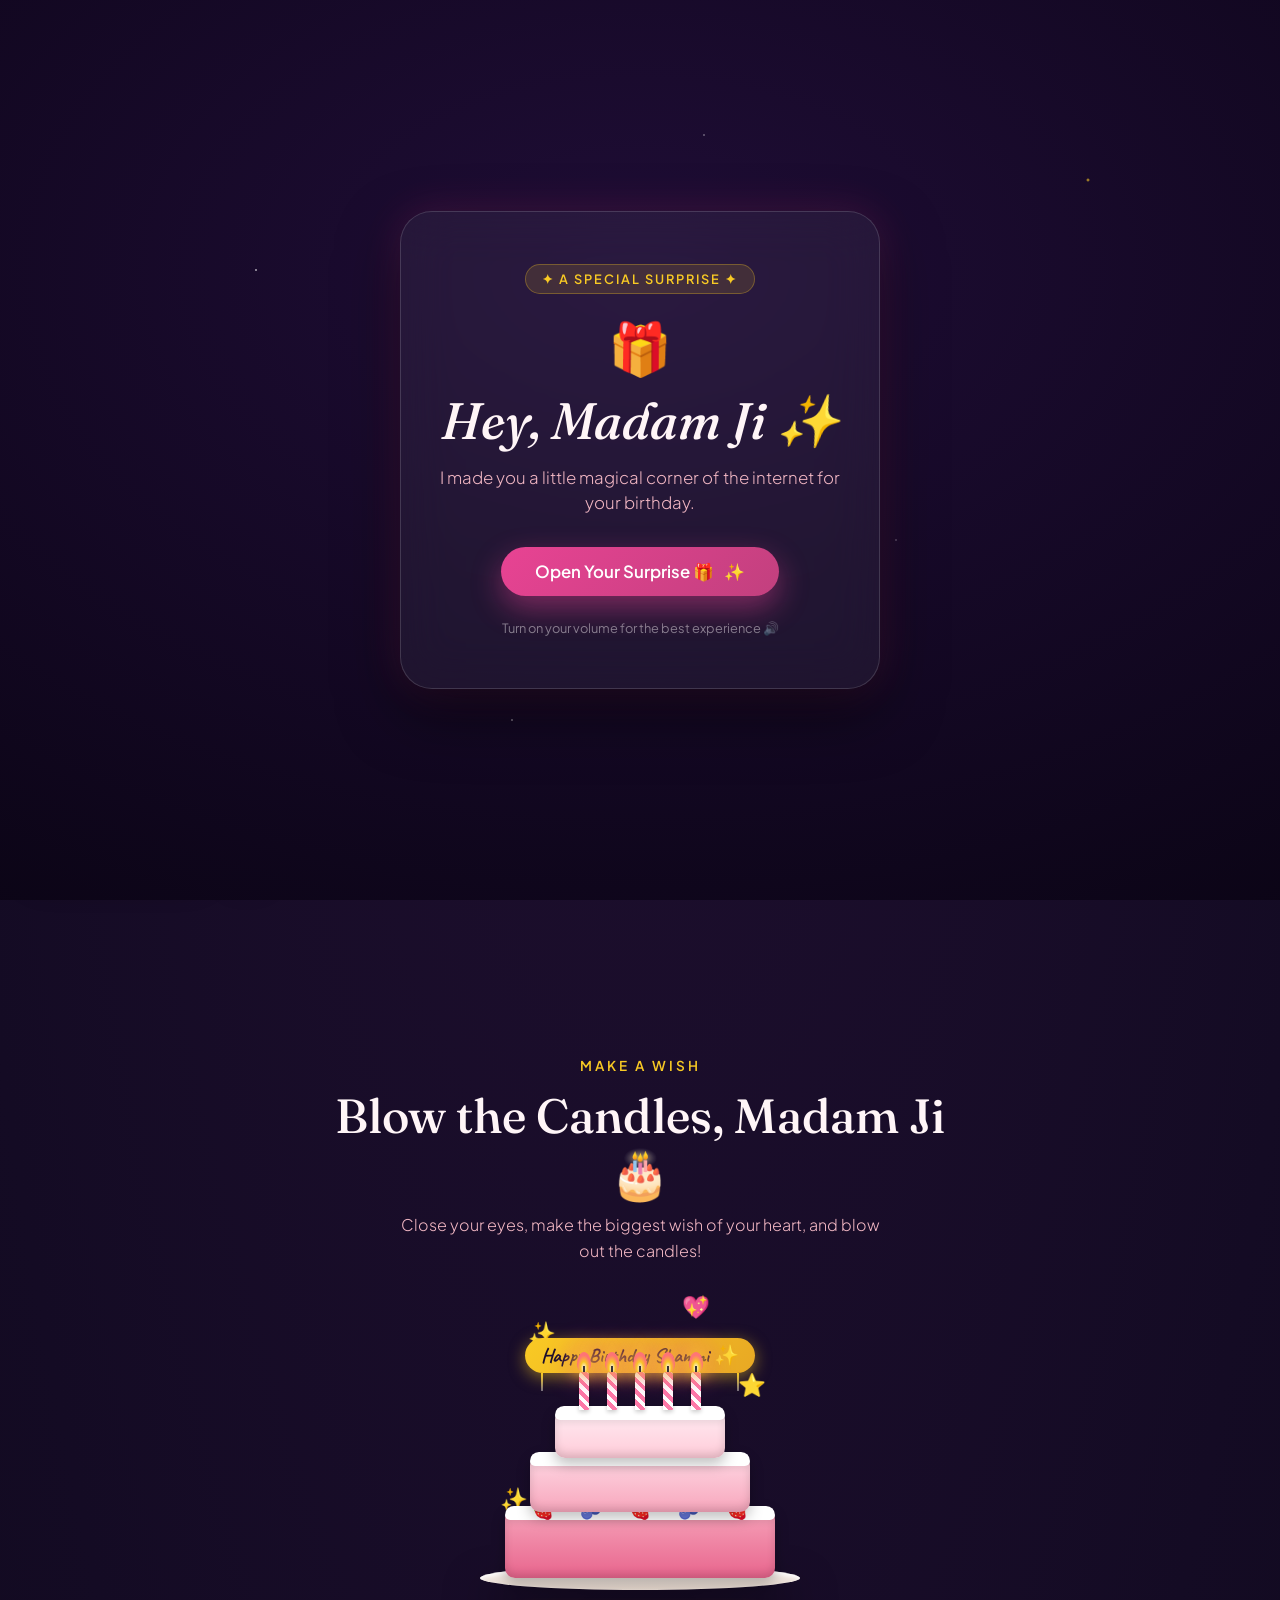
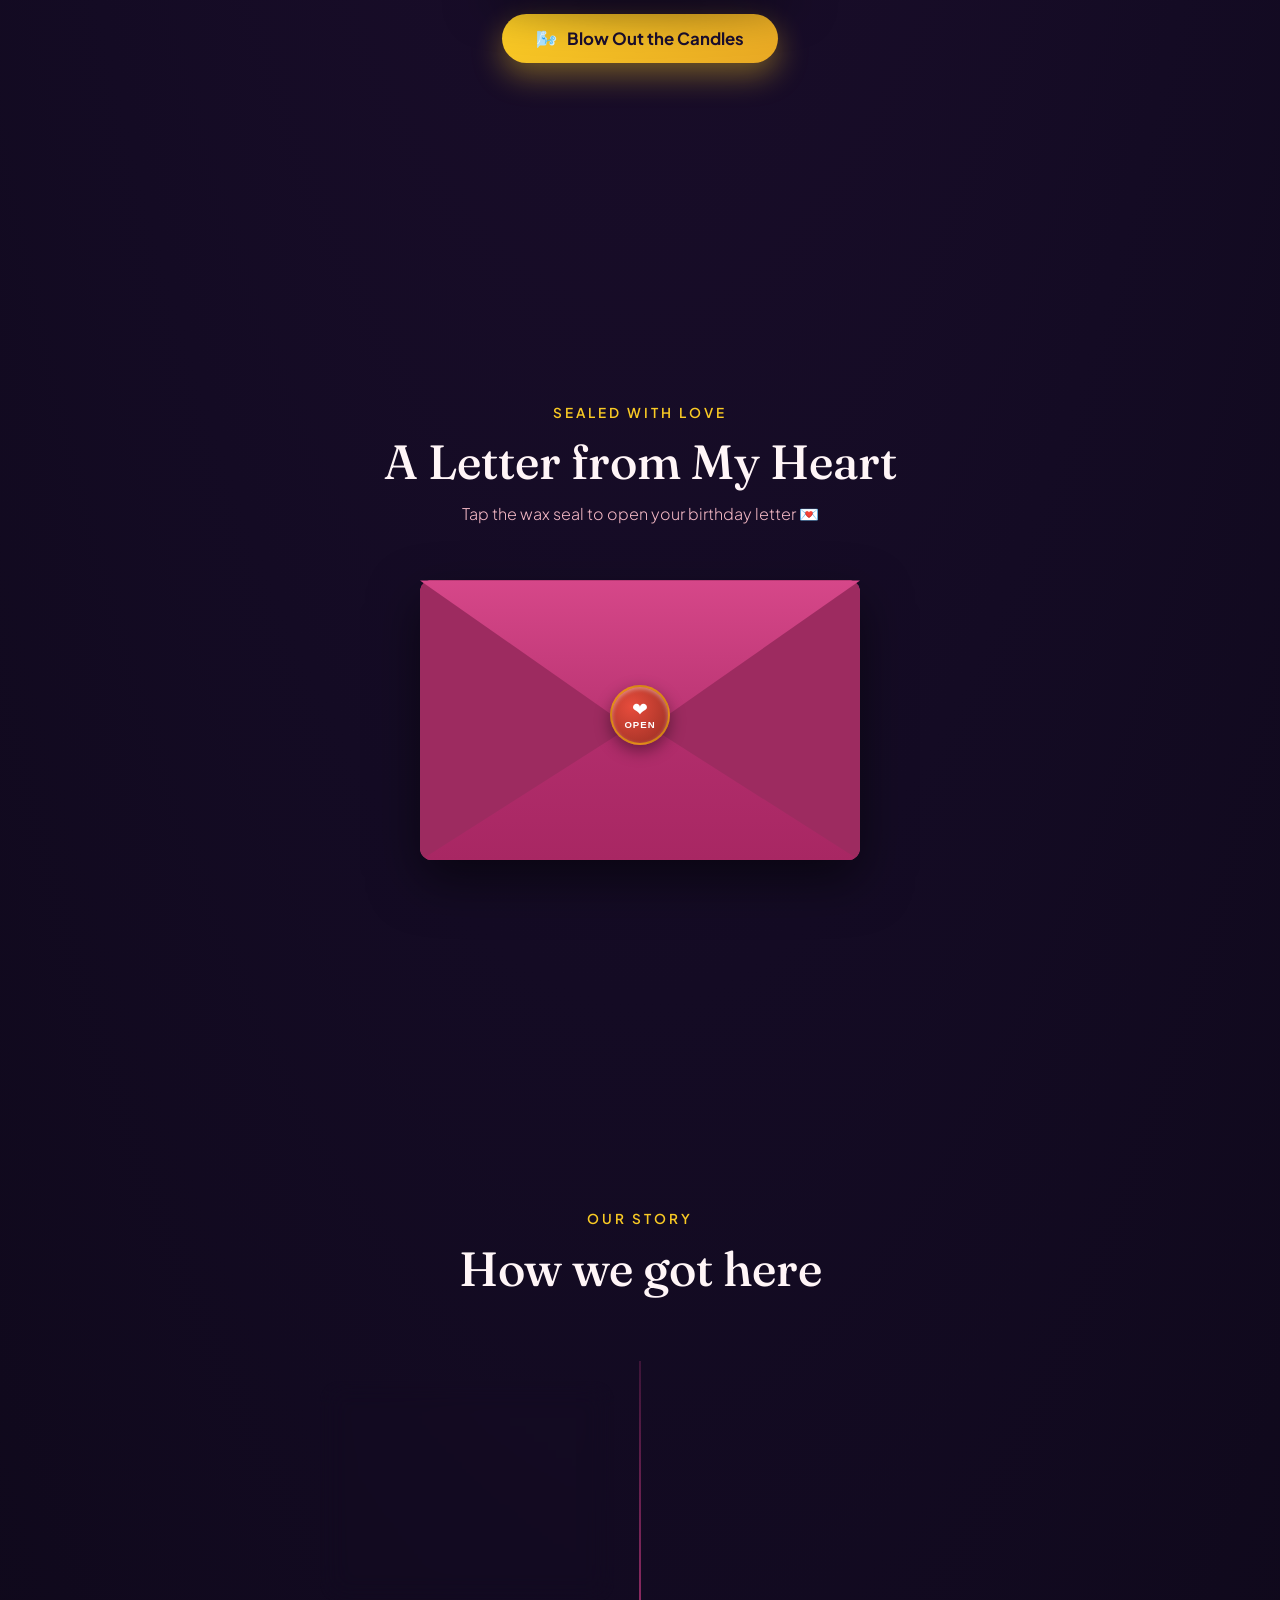
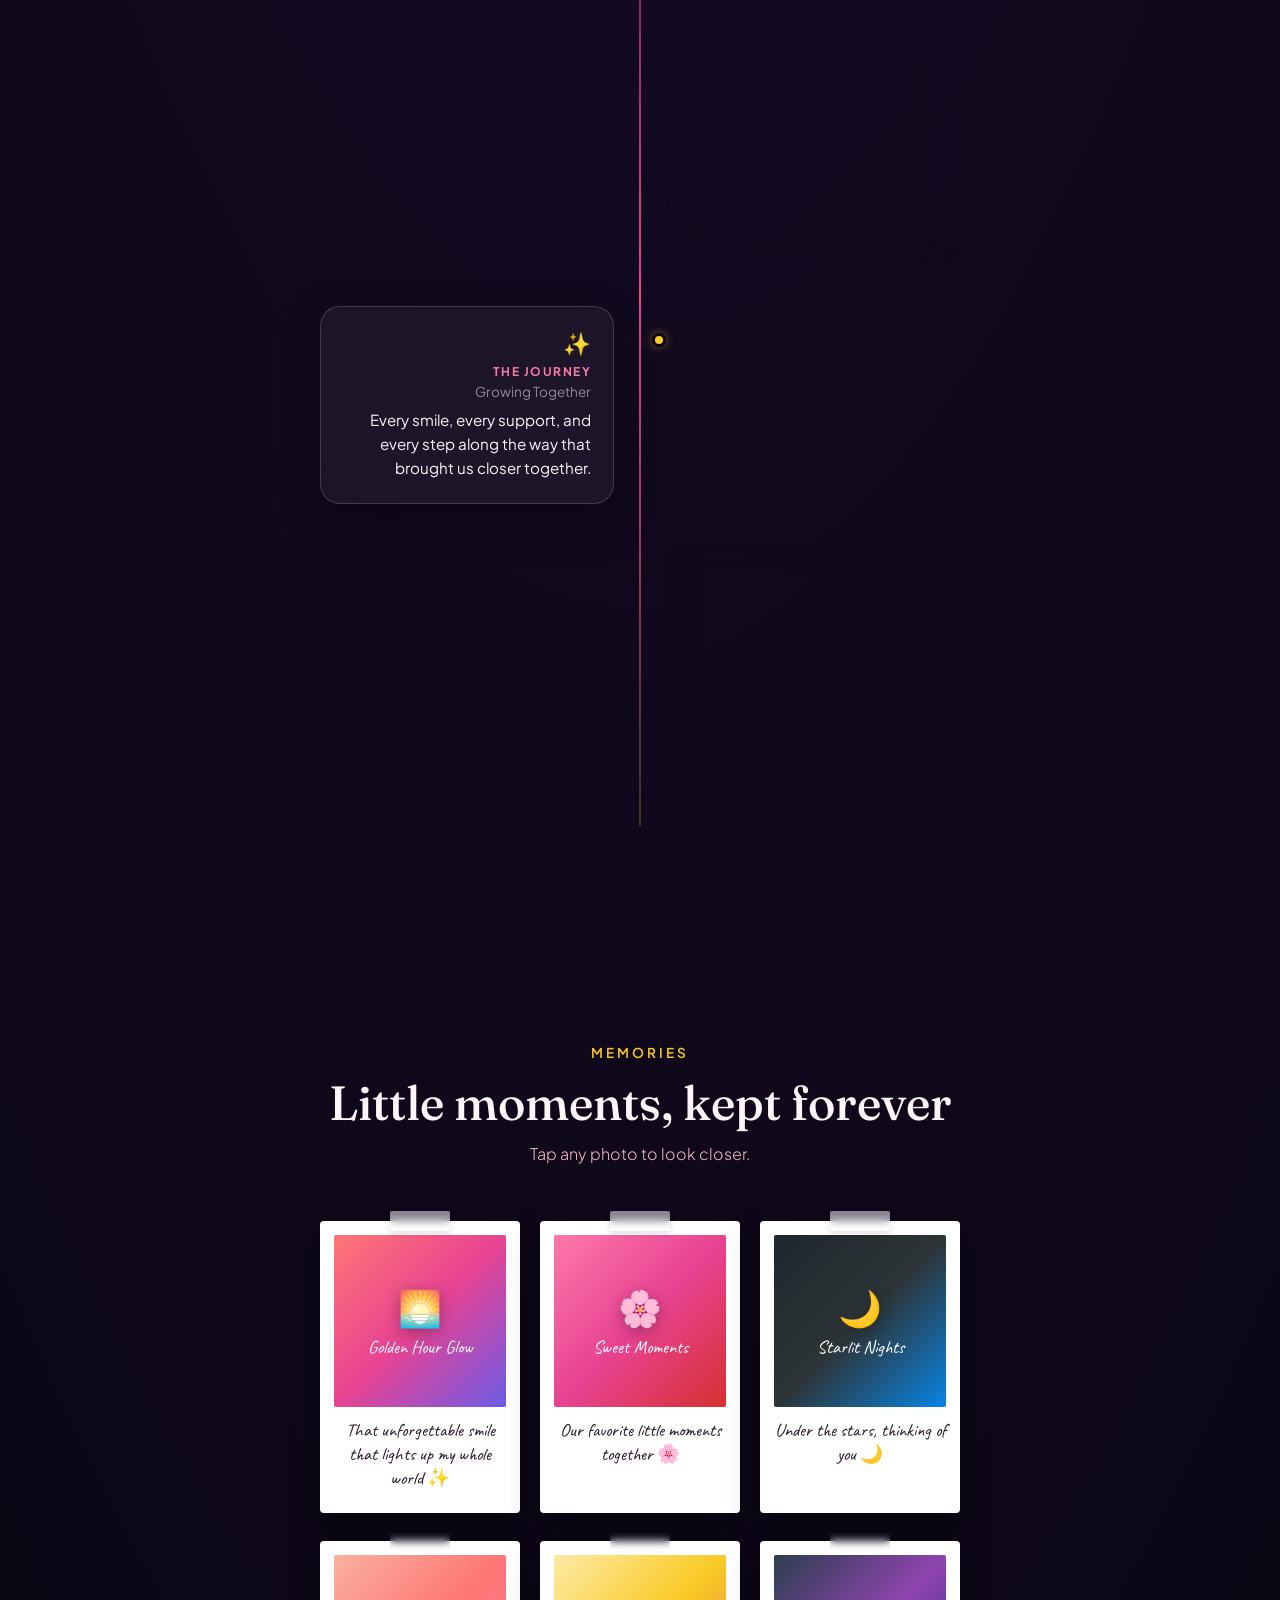
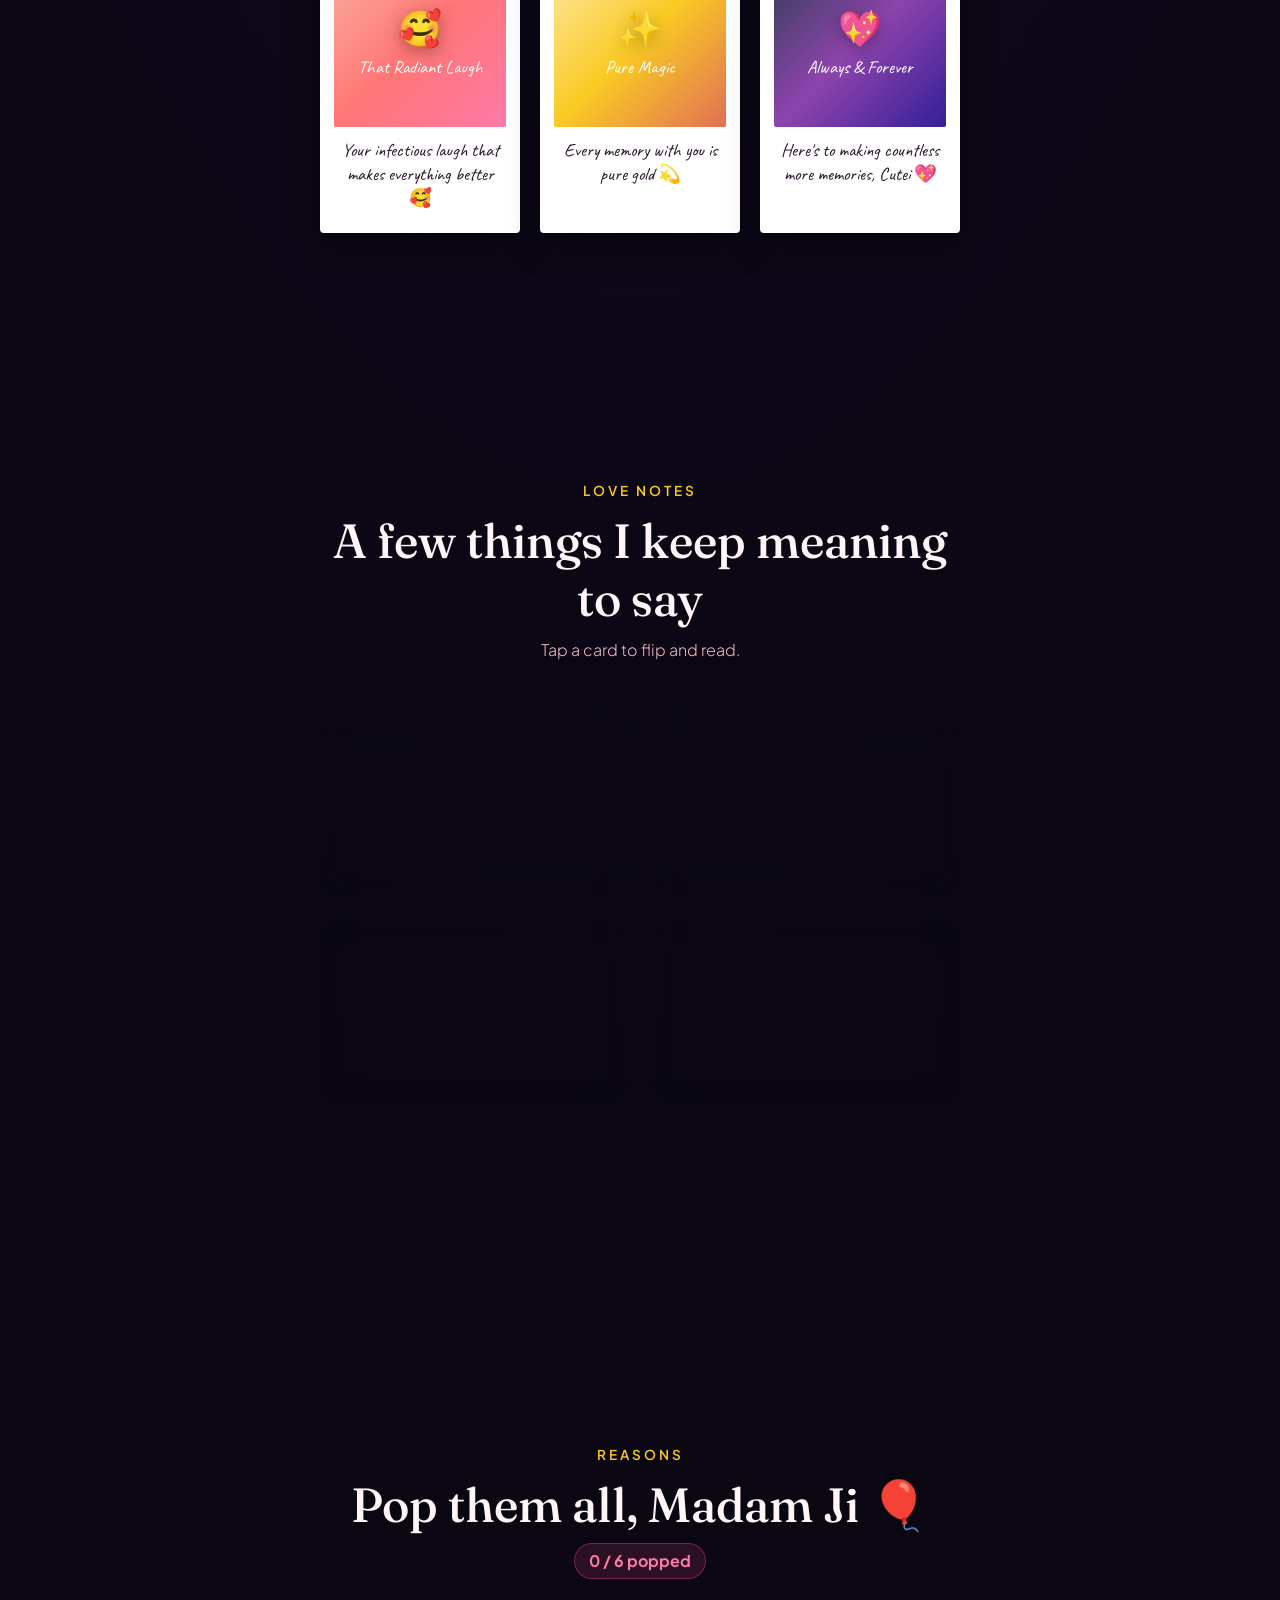
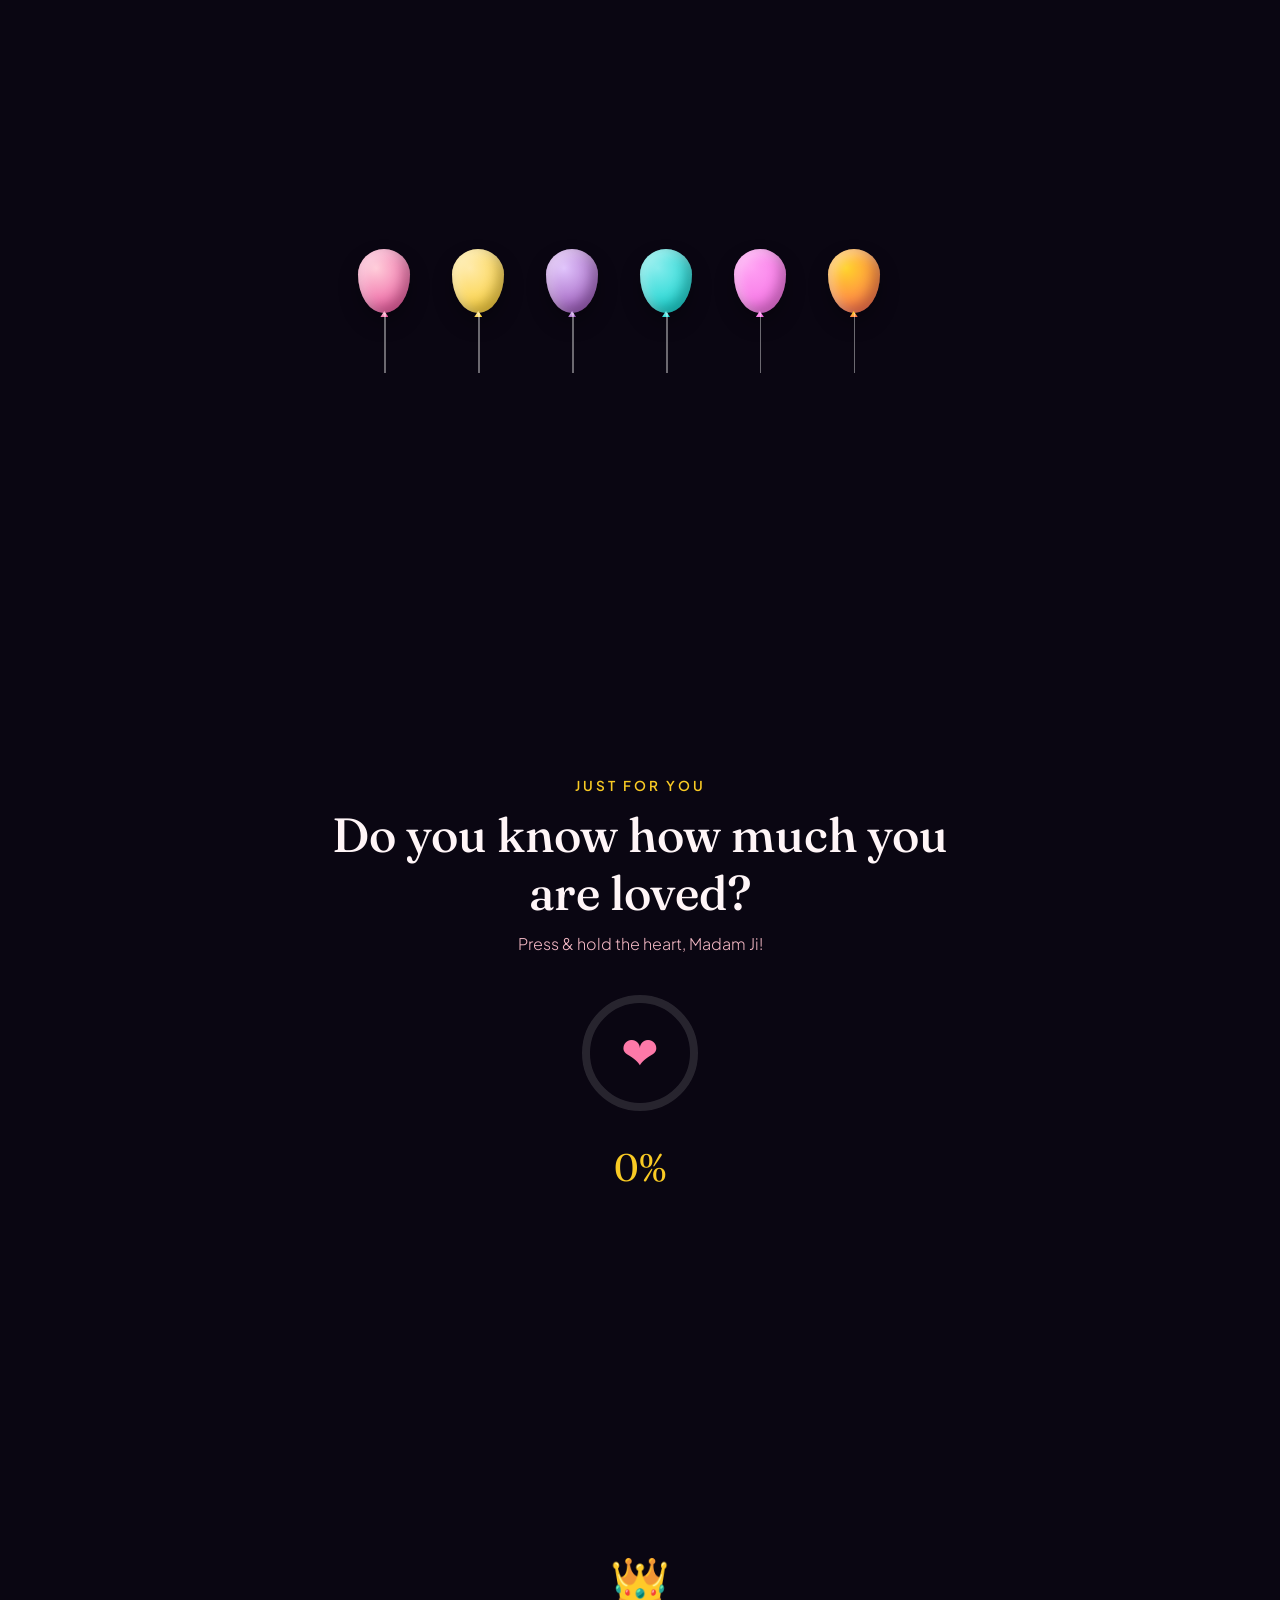
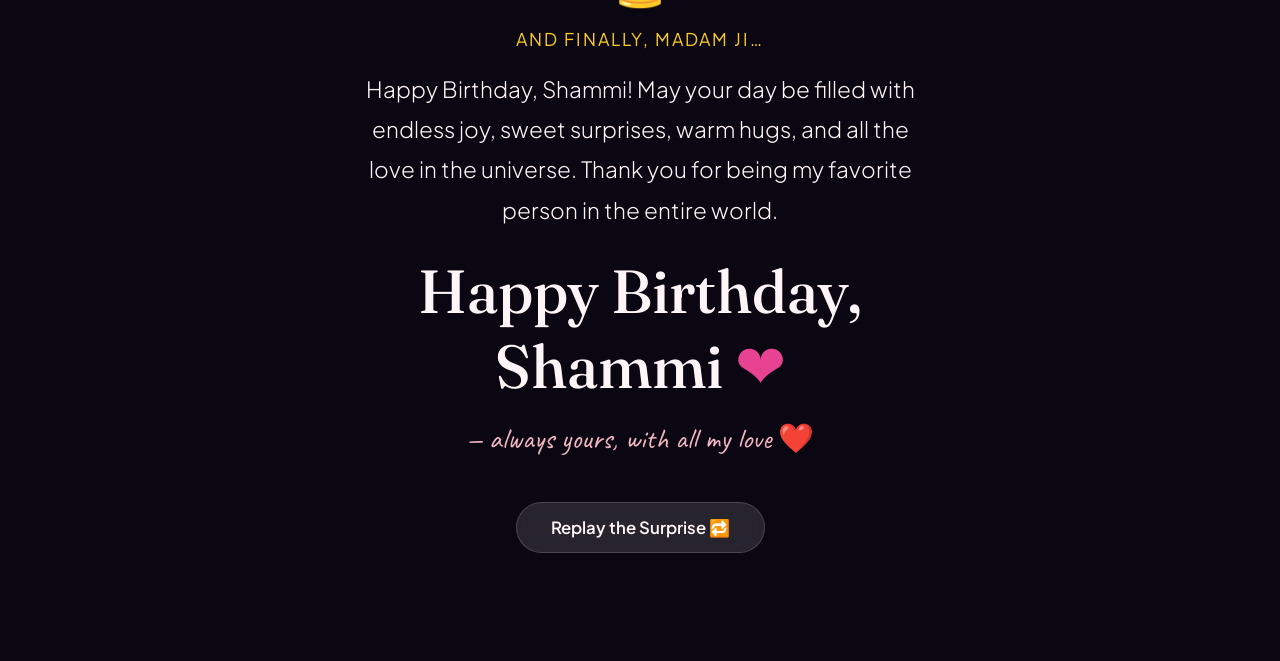
==== shammi/index.html @ a4be9b15 "Initial commit - shammi website" ====
<!DOCTYPE html>
<html lang="en">
<head>
  <meta charset="UTF-8" />
  <meta name="viewport" content="width=device-width, initial-scale=1.0, viewport-fit=cover" />
  <title>Happy Birthday Shammi ✨ | A Special Surprise</title>
  <meta name="description" content="A magical interactive birthday celebration made with love for Shammi (Madam Ji)." />

  <link rel="preconnect" href="https://fonts.googleapis.com">
  <link rel="preconnect" href="https://fonts.gstatic.com" crossorigin>
  <link href="https://fonts.googleapis.com/css2?family=Fraunces:ital,opsz,wght@0,9..144,400;0,9..144,500;0,9..144,600;1,9..144,400;1,9..144,600&family=Caveat:wght@500;600;700&family=Plus+Jakarta+Sans:wght@300;400;500;600;700&display=swap" rel="stylesheet">

  <link rel="stylesheet" href="css/style.css" />
</head>
<body>

  <!-- Background Canvas for Dreamy Stars & Ambient Sparkles -->
  <canvas id="sky" aria-hidden="true"></canvas>

  <!-- Celebration Confetti & Fireworks Canvas -->
  <canvas id="confettiCanvas" aria-hidden="true"></canvas>

  <!-- ===================== FLOATING AUDIO CONTROLS ===================== -->
  <div class="audio-controls" id="audioControls">
    <!-- Music Player -->
    <div class="musicplayer" id="musicPlayer">
      <button id="musicToggle" class="musicplayer__disc" aria-label="Play birthday music">
        <span class="musicplayer__icon">♪</span>
      </button>
      <div class="musicplayer__info">
        <span class="musicplayer__label" id="musicLabel">birthday melody</span>
        <div class="musicplayer__waves">
          <span></span><span></span><span></span><span></span>
        </div>
      </div>
      <audio id="audioEl" preload="none" loop></audio>
    </div>

    <!-- Sound Effects Toggle Button -->
    <button id="sfxToggle" class="sfx-btn" aria-label="Toggle sound effects" title="Sound Effects On">
      <span class="sfx-icon">🔔</span>
    </button>
  </div>

  <!-- ===================== SIDE NAVIGATION DOTS ===================== -->
  <nav class="dotnav" id="dotnav" aria-label="Section navigation">
    <button class="dotnav__dot" data-target="hero" aria-label="Hero section"></button>
    <button class="dotnav__dot" data-target="cakeSection" aria-label="Birthday cake"></button>
    <button class="dotnav__dot" data-target="letterSection" aria-label="Birthday letter"></button>
    <button class="dotnav__dot" data-target="story" aria-label="Our story"></button>
    <button class="dotnav__dot" data-target="gallery" aria-label="Memory gallery"></button>
    <button class="dotnav__dot" data-target="notes" aria-label="Love notes"></button>
    <button class="dotnav__dot" data-target="reasons" aria-label="Pop the reasons"></button>
    <button class="dotnav__dot" data-target="lovemeter" aria-label="Love meter"></button>
    <button class="dotnav__dot" data-target="finale" aria-label="Finale"></button>
  </nav>

  <!-- ===================== LANDING SCREEN (MODAL SURPRISE) ===================== -->
  <section id="landing" class="landing">
    <div class="landing__backdrop"></div>
    <div class="landing__stars" aria-hidden="true"></div>
    <div class="landing__card">
      <div class="landing__badge" data-landing-badge>✦ A Special Surprise ✦</div>
      <div class="landing__gift-icon">🎁</div>
      <h1 class="landing__title" data-landing-title>Hey, Madam Ji ✨</h1>
      <p class="landing__subtitle" data-landing-subtitle>I made you a little magical corner of the internet for your birthday.</p>
      
      <button id="openSurprise" class="btn btn--primary landing__btn">
        <span data-landing-btn>Open Your Surprise 🎁</span>
        <span class="btn__sparkle">✨</span>
      </button>

      <div class="landing__audio-hint">Turn on your volume for the best experience 🔊</div>
    </div>
  </section>

  <!-- ===================== MAIN EXPERIENCE ===================== -->
  <main id="main">

    <!-- HERO SECTION -->
    <section id="hero" class="hero section">
      <div class="hero__inner" data-reveal>
        <p class="eyebrow" data-hero-eyebrow>for my Cutei 💖</p>
        <h2 class="hero__title">
          <span data-hero-line1 class="hero__line1">Happy Birthday, Shammi!</span>
          <span class="hero__title-script" data-hero-line2>This celebration is all for you.</span>
        </h2>
        <p class="hero__subtitle" data-hero-subtitle>
          Every section holds a little piece of love and magic I wanted you to see. Take your time, Madam Ji — walk through your special day.
        </p>
        <div class="hero__scrollhint" aria-hidden="true">
          <div class="mouse-icon"><div class="mouse-wheel"></div></div>
          <span>scroll to explore</span>
        </div>
      </div>
    </section>

    <!-- ===================== INTERACTIVE BIRTHDAY CAKE ===================== -->
    <section id="cakeSection" class="cake-section section">
      <header class="section__head" data-reveal>
        <p class="eyebrow" data-cake-badge>make a wish</p>
        <h2 class="section__title" data-cake-title>Blow the Candles, Madam Ji 🎂</h2>
        <p class="section__desc" data-cake-subtitle>Close your eyes, make the biggest wish of your heart, and blow out the candles!</p>
      </header>

      <div class="cake-stage" data-reveal>
        <!-- The 3D Cake Artwork -->
        <div class="cake-container" id="cakeContainer">
          <!-- Sparkles around cake -->
          <div class="cake-sparkles" aria-hidden="true">
            <span class="sparkle s1">✨</span>
            <span class="sparkle s2">⭐</span>
            <span class="sparkle s3">✨</span>
            <span class="sparkle s4">💖</span>
          </div>

          <!-- Cake Plate -->
          <div class="cake-plate"></div>

          <!-- Cake Structure -->
          <div class="cake-body" id="cakeBody">
            <!-- Candles Row -->
            <div class="candles-rack" id="candlesRack">
              <!-- Candles injected dynamically by JS -->
            </div>

            <!-- Top Layer -->
            <div class="cake-layer cake-layer--top">
              <div class="cake-layer__frosting"></div>
              <div class="cake-topper">
                <span class="topper-text" id="cakeTopperText">Happy Birthday Shammi ✨</span>
              </div>
            </div>

            <!-- Middle Layer -->
            <div class="cake-layer cake-layer--mid">
              <div class="cake-layer__frosting"></div>
              <div class="cake-sprinkles"></div>
            </div>

            <!-- Bottom Layer -->
            <div class="cake-layer cake-layer--bottom">
              <div class="cake-layer__frosting"></div>
              <div class="cake-berries">
                <span>🍓</span><span>🫐</span><span>🍓</span><span>🫐</span><span>🍓</span>
              </div>
            </div>

            <!-- Cake Slice Cut Effect (hidden until cut) -->
            <div class="cake-slice-cut" id="cakeSliceCut">
              <span class="slice-emoji">🍰</span>
              <span class="slice-tag">Yum! Made with love ❤️</span>
            </div>
          </div>
        </div>

        <!-- Cake Controls -->
        <div class="cake-actions" id="cakeActions">
          <button id="blowCandlesBtn" class="btn btn--cake">
            <span class="btn__icon">🌬️</span>
            <span class="btn__text" id="blowBtnText">Blow Out the Candles</span>
          </button>
          <button id="cutCakeBtn" class="btn btn--cake btn--secondary" style="display: none;">
            <span class="btn__icon">🍰</span>
            <span class="btn__text" id="cutBtnText">Cut the Cake</span>
          </button>
        </div>

        <!-- Wish Granted Card -->
        <div class="wish-card" id="wishCard" style="display: none;">
          <div class="wish-card__glow"></div>
          <h3 class="wish-card__title" id="wishCardTitle">✨ Wish Granted! ✨</h3>
          <p class="wish-card__text" id="wishCardText">May all your days be as bright, beautiful, and sweet as you make mine.</p>
        </div>
      </div>
    </section>

    <!-- ===================== WAX-SEALED BIRTHDAY LETTER ===================== -->
    <section id="letterSection" class="letter-section section">
      <header class="section__head" data-reveal>
        <p class="eyebrow" data-letter-badge>sealed with love</p>
        <h2 class="section__title" data-letter-title>A Letter from My Heart</h2>
        <p class="section__desc" data-letter-subtitle>Tap the wax seal to open your birthday letter 💌</p>
      </header>

      <div class="envelope-stage" data-reveal>
        <div class="envelope-wrapper" id="envelopeWrapper">
          <!-- Envelope Back -->
          <div class="envelope">
            <div class="envelope__back"></div>
            
            <!-- The Letter Sheet (Slides Up) -->
            <div class="letter-sheet" id="letterSheet">
              <div class="letter-sheet__inner">
                <div class="letter-stamp">✦ Shammi ✦</div>
                <h3 class="letter-salutation" id="letterSalutation">My Dearest Madam Ji,</h3>
                <div class="letter-body" id="letterBody">
                  <!-- Injected from data.js -->
                </div>
                <div class="letter-signature">
                  <p class="letter-closing" id="letterClosing">Forever yours,</p>
                  <p class="letter-author" id="letterAuthor">With all my heart ❤️</p>
                </div>
              </div>
            </div>

            <!-- Envelope Front Flaps -->
            <div class="envelope__pocket"></div>
            <div class="envelope__flap" id="envelopeFlap"></div>

            <!-- Wax Seal Button -->
            <button class="wax-seal" id="waxSealBtn" aria-label="Open envelope">
              <span class="wax-seal__heart">❤</span>
              <span class="wax-seal__text">OPEN</span>
            </button>
          </div>
        </div>
      </div>
    </section>

    <!-- ===================== OUR STORY ===================== -->
    <section id="story" class="story section">
      <header class="section__head" data-reveal>
        <p class="eyebrow">our story</p>
        <h2 class="section__title">How we got here</h2>
      </header>
      <div class="timeline" id="timeline"><!-- injected --></div>
    </section>

    <!-- ===================== MEMORY GALLERY ===================== -->
    <section id="gallery" class="gallery section">
      <header class="section__head" data-reveal>
        <p class="eyebrow">memories</p>
        <h2 class="section__title">Little moments, kept forever</h2>
        <p class="section__desc">Tap any photo to look closer.</p>
      </header>
      <div class="gallery__grid" id="galleryGrid"><!-- injected --></div>
    </section>

    <!-- ===================== LOVE NOTES ===================== -->
    <section id="notes" class="notes section">
      <header class="section__head" data-reveal>
        <p class="eyebrow">love notes</p>
        <h2 class="section__title">A few things I keep meaning to say</h2>
        <p class="section__desc">Tap a card to flip and read.</p>
      </header>
      <div class="notes__grid" id="notesGrid"><!-- injected --></div>
    </section>

    <!-- ===================== REASONS (BALLOONS) ===================== -->
    <section id="reasons" class="reasons section">
      <header class="section__head" data-reveal>
        <p class="eyebrow">reasons</p>
        <h2 class="section__title">Pop them all, Madam Ji 🎈</h2>
        <p class="section__desc">
          <span class="counter-badge"><span id="reasonsCount">0</span> / <span id="reasonsTotal">0</span> popped</span>
        </p>
      </header>
      <div class="reasons__stage" id="reasonsStage">
        <div class="reasons__balloons" id="balloons"><!-- injected --></div>
      </div>
      <ul class="reasons__list" id="reasonsList" aria-live="polite"><!-- injected --></ul>
    </section>

    <!-- ===================== LOVE METER ===================== -->
    <section id="lovemeter" class="lovemeter section">
      <div data-reveal class="lovemeter__inner">
        <p class="eyebrow">just for you</p>
        <h2 class="section__title" id="loveMeterPrompt">Do you know how much you are loved?</h2>
        <p class="section__desc" id="loveMeterInstruction">Press & hold the heart, Madam Ji!</p>

        <button id="loveBtn" class="lovemeter__btn" aria-label="Press and hold heart">
          <svg class="lovemeter__ring" viewBox="0 0 120 120">
            <circle class="lovemeter__ring-bg" cx="60" cy="60" r="54" />
            <circle class="lovemeter__ring-fg" id="ringFg" cx="60" cy="60" r="54" />
          </svg>
          <span class="lovemeter__heart">❤</span>
        </button>

        <div class="lovemeter__result" id="loveMeterResult">
          <p class="lovemeter__count" id="loveMeterCount">0%</p>
          <p class="lovemeter__line" id="loveMeterLine1"></p>
          <p class="lovemeter__line lovemeter__line--script" id="loveMeterLine2"></p>
        </div>
      </div>
    </section>

    <!-- ===================== FINALE ===================== -->
    <section id="finale" class="finale section">
      <div class="finale__inner" data-reveal>
        <div class="finale__crown">👑</div>
        <p class="finale__lead" id="finaleLead">And finally, Madam Ji…</p>
        <p class="finale__message" id="finaleMessage"></p>
        <h2 class="finale__title" id="finaleTitle">Happy Birthday, Shammi <span class="finale__heart">❤</span></h2>
        <p class="finale__signature" id="finaleSignature">— always yours</p>

        <button id="replayBtn" class="btn btn--secondary finale__replay-btn">
          <span>Replay the Surprise 🔁</span>
        </button>
      </div>
    </section>

  </main>

  <!-- ===================== LIGHTBOX MODAL ===================== -->
  <div class="lightbox" id="lightbox" role="dialog" aria-modal="true" aria-hidden="true">
    <button class="lightbox__close" id="lightboxClose" aria-label="Close">×</button>
    <button class="lightbox__nav lightbox__nav--prev" id="lightboxPrev" aria-label="Previous photo">‹</button>
    <div class="lightbox__frame">
      <div class="lightbox__img" id="lightboxImg"></div>
      <p class="lightbox__caption" id="lightboxCaption"></p>
    </div>
    <button class="lightbox__nav lightbox__nav--next" id="lightboxNext" aria-label="Next photo">›</button>
  </div>

  <script src="js/data.js"></script>
  <script src="js/main.js"></script>
</body>
</html>
---- shammi/css/style.css ----
/* =========================================================================
   FOR SHAMMI - MYHEARTCRAFT EDITION
   Luxurious, Romantic, Modern Birthday Experience
   ========================================================================= */

:root {
  /* Core Colors */
  --night-deep: #0a0612;
  --night-mid: #140b24;
  --night-plum: #221033;
  --night-surface: rgba(255, 255, 255, 0.06);

  --primary: #e84393;
  --primary-light: #fd79a8;
  --primary-dark: #c2407e;
  --accent-gold: #f9ca24;
  --accent-gold-light: #ffeaa7;
  --accent-teal: #00cec9;
  
  --rose: #e6879f;
  --rose-soft: #f3b8c4;
  --blush: #fbe9ec;
  --cream: #fff5f7;
  --gold: #e8c07d;
  --ink: #1a0e2e;
  --ink-soft: #5a4d6e;

  /* Glows */
  --glow-primary: rgba(232, 67, 147, 0.45);
  --glow-gold: rgba(249, 202, 36, 0.4);
  --glow-purple: rgba(108, 92, 231, 0.35);

  /* Glassmorphism */
  --glass-bg: rgba(255, 255, 255, 0.08);
  --glass-border: rgba(255, 255, 255, 0.16);
  --glass-shadow: 0 16px 40px rgba(0, 0, 0, 0.35);

  /* Typography */
  --font-display: "Fraunces", Georgia, serif;
  --font-script: "Caveat", cursive;
  --font-body: "Plus Jakarta Sans", -apple-system, BlinkMacSystemFont, sans-serif;

  /* Layout */
  --content-w: 680px;
  --section-pad: clamp(70px, 12vh, 140px);
  --ease: cubic-bezier(0.22, 1, 0.36, 1);
  --ease-bounce: cubic-bezier(0.34, 1.56, 0.64, 1);
}

* {
  box-sizing: border-box;
  -webkit-tap-highlight-color: transparent;
}

html {
  scroll-behavior: smooth;
  font-size: 16px;
}

body {
  margin: 0;
  font-family: var(--font-body);
  background: radial-gradient(ellipse 120% 80% at 50% -10%, var(--night-plum) 0%, var(--night-mid) 50%, var(--night-deep) 100%);
  color: var(--cream);
  overflow-x: hidden;
  min-height: 100vh;
  -webkit-font-smoothing: antialiased;
}

h1, h2, h3, h4 {
  margin: 0;
  font-family: var(--font-display);
  font-weight: 500;
  color: var(--cream);
}

p {
  margin: 0;
  line-height: 1.6;
}

::selection {
  background: var(--primary);
  color: #fff;
}

/* =========================================================================
   CANVASES (SKY & CONFETTI)
   ========================================================================= */
#sky {
  position: fixed;
  inset: 0;
  width: 100vw;
  height: 100vh;
  z-index: 0;
  pointer-events: none;
}

#confettiCanvas {
  position: fixed;
  inset: 0;
  width: 100vw;
  height: 100vh;
  z-index: 9990;
  pointer-events: none;
}

/* =========================================================================
   FLOATING AUDIO & SFX BAR
   ========================================================================= */
.audio-controls {
  position: fixed;
  bottom: 24px;
  left: 24px;
  display: flex;
  align-items: center;
  gap: 12px;
  z-index: 500;
}

.musicplayer {
  display: flex;
  align-items: center;
  gap: 10px;
  background: rgba(20, 11, 36, 0.75);
  backdrop-filter: blur(16px);
  -webkit-backdrop-filter: blur(16px);
  border: 1px solid var(--glass-border);
  border-radius: 999px;
  padding: 6px 14px 6px 6px;
  box-shadow: 0 10px 25px rgba(0, 0, 0, 0.4);
  transition: transform 0.25s var(--ease), border-color 0.25s var(--ease);
}

.musicplayer:hover {
  border-color: rgba(232, 67, 147, 0.5);
  transform: translateY(-2px);
}

.musicplayer__disc {
  width: 36px;
  height: 36px;
  border-radius: 50%;
  border: none;
  background: linear-gradient(135deg, var(--primary), var(--primary-dark));
  color: #fff;
  display: flex;
  align-items: center;
  justify-content: center;
  cursor: pointer;
  box-shadow: 0 4px 12px var(--glow-primary);
  transition: transform 0.3s ease;
}

.musicplayer__disc.is-playing {
  animation: spinRecord 3s linear infinite;
}

@keyframes spinRecord {
  from { transform: rotate(0deg); }
  to { transform: rotate(360deg); }
}

.musicplayer__icon {
  font-size: 16px;
  line-height: 1;
}

.musicplayer__info {
  display: flex;
  flex-direction: column;
  gap: 2px;
}

.musicplayer__label {
  font-size: 0.75rem;
  font-weight: 600;
  color: var(--rose-soft);
  text-transform: uppercase;
  letter-spacing: 0.5px;
}

.musicplayer__waves {
  display: flex;
  align-items: flex-end;
  gap: 2px;
  height: 10px;
}

.musicplayer__waves span {
  width: 2px;
  height: 3px;
  background: var(--accent-gold);
  border-radius: 1px;
  transition: height 0.2s ease;
}

.musicplayer.is-active .musicplayer__waves span {
  animation: audioWave 1s ease-in-out infinite alternate;
}

.musicplayer.is-active .musicplayer__waves span:nth-child(1) { animation-delay: 0.1s; }
.musicplayer.is-active .musicplayer__waves span:nth-child(2) { animation-delay: 0.3s; }
.musicplayer.is-active .musicplayer__waves span:nth-child(3) { animation-delay: 0.2s; }
.musicplayer.is-active .musicplayer__waves span:nth-child(4) { animation-delay: 0.4s; }

@keyframes audioWave {
  0% { height: 3px; }
  100% { height: 10px; }
}

.sfx-btn {
  width: 48px;
  height: 48px;
  border-radius: 50%;
  border: 1px solid var(--glass-border);
  background: rgba(20, 11, 36, 0.75);
  backdrop-filter: blur(16px);
  -webkit-backdrop-filter: blur(16px);
  color: var(--accent-gold);
  font-size: 18px;
  display: flex;
  align-items: center;
  justify-content: center;
  cursor: pointer;
  box-shadow: 0 10px 25px rgba(0, 0, 0, 0.4);
  transition: transform 0.2s var(--ease), border-color 0.2s ease;
}

.sfx-btn:hover {
  transform: scale(1.08);
  border-color: var(--accent-gold);
}

.sfx-btn.is-muted {
  opacity: 0.5;
  filter: grayscale(1);
}

/* =========================================================================
   SIDE NAVIGATION DOTS
   ========================================================================= */
.dotnav {
  position: fixed;
  right: 22px;
  top: 50%;
  transform: translateY(-50%);
  display: flex;
  flex-direction: column;
  gap: 14px;
  z-index: 500;
}

.dotnav__dot {
  width: 9px;
  height: 9px;
  border-radius: 50%;
  border: 1.5px solid rgba(255, 255, 255, 0.35);
  background: transparent;
  padding: 0;
  cursor: pointer;
  transition: all 0.3s var(--ease);
}

.dotnav__dot:hover {
  border-color: var(--primary-light);
  transform: scale(1.3);
}

.dotnav__dot.is-active {
  background: var(--primary);
  border-color: var(--accent-gold);
  box-shadow: 0 0 10px var(--glow-primary);
  transform: scale(1.4);
}

/* =========================================================================
   BUTTON STYLES
   ========================================================================= */
.btn {
  display: inline-flex;
  align-items: center;
  justify-content: center;
  gap: 10px;
  padding: 14px 34px;
  font-family: var(--font-body);
  font-size: 1.05rem;
  font-weight: 600;
  border-radius: 999px;
  border: none;
  cursor: pointer;
  transition: all 0.3s var(--ease);
  text-decoration: none;
  position: relative;
  overflow: hidden;
}

.btn--primary {
  background: linear-gradient(135deg, var(--primary), var(--primary-dark));
  color: #fff;
  box-shadow: 0 12px 30px var(--glow-primary);
}

.btn--primary:before {
  content: "";
  position: absolute;
  top: 0;
  left: -100%;
  width: 100%;
  height: 100%;
  background: linear-gradient(90deg, transparent, rgba(255, 255, 255, 0.3), transparent);
  animation: btnSweep 3s ease-in-out infinite;
}

@keyframes btnSweep {
  0% { left: -100%; }
  50% { left: 100%; }
  100% { left: 100%; }
}

.btn--primary:hover {
  transform: translateY(-3px) scale(1.03);
  box-shadow: 0 16px 36px rgba(232, 67, 147, 0.6);
}

.btn--cake {
  background: linear-gradient(135deg, var(--accent-gold), #e8a824);
  color: #1a0e2e;
  font-weight: 700;
  box-shadow: 0 12px 30px var(--glow-gold);
}

.btn--cake:hover {
  transform: translateY(-3px) scale(1.03);
  box-shadow: 0 16px 36px rgba(249, 202, 36, 0.6);
}

.btn--secondary {
  background: rgba(255, 255, 255, 0.12);
  color: var(--cream);
  border: 1px solid var(--glass-border);
  backdrop-filter: blur(10px);
}

.btn--secondary:hover {
  background: rgba(255, 255, 255, 0.2);
  transform: translateY(-2px);
}

/* =========================================================================
   LANDING SCREEN (FULLSCREEN MODAL OVERLAY)
   ========================================================================= */
.landing {
  position: fixed;
  inset: 0;
  z-index: 9999;
  display: flex;
  align-items: center;
  justify-content: center;
  padding: 24px;
  transition: opacity 0.8s var(--ease), visibility 0.8s var(--ease), transform 0.8s var(--ease);
}

.landing.is-hidden {
  opacity: 0;
  visibility: hidden;
  transform: scale(1.05);
  pointer-events: none;
}

.landing__backdrop {
  position: absolute;
  inset: 0;
  background: radial-gradient(ellipse 100% 90% at 50% 30%, #1f0d36 0%, #0a0414 100%);
  z-index: 1;
}

.landing__stars {
  position: absolute;
  inset: 0;
  z-index: 2;
  background-image:
    radial-gradient(1.5px 1.5px at 20% 30%, rgba(255,255,255,0.9), transparent),
    radial-gradient(1px 1px at 70% 60%, rgba(255,255,255,0.7), transparent),
    radial-gradient(1.5px 1.5px at 40% 80%, rgba(255,255,255,0.6), transparent),
    radial-gradient(2px 2px at 85% 20%, rgba(249,202,36,0.9), transparent),
    radial-gradient(1.5px 1.5px at 55% 15%, rgba(255,255,255,0.5), transparent);
  background-repeat: repeat;
  animation: starTwinkle 3s ease-in-out infinite;
}

@keyframes starTwinkle {
  0%, 100% { opacity: 0.5; }
  50% { opacity: 1; }
}

.landing__card {
  position: relative;
  z-index: 3;
  max-width: 480px;
  width: 100%;
  text-align: center;
  background: rgba(255, 255, 255, 0.05);
  border: 1px solid rgba(255, 255, 255, 0.15);
  border-radius: 32px;
  padding: clamp(32px, 6vh, 52px) 28px;
  backdrop-filter: blur(24px);
  -webkit-backdrop-filter: blur(24px);
  box-shadow: 0 24px 60px rgba(0, 0, 0, 0.5), 0 0 40px rgba(232, 67, 147, 0.2);
  animation: floatCard 6s ease-in-out infinite alternate;
}

@keyframes floatCard {
  0% { transform: translateY(0); }
  100% { transform: translateY(-8px); }
}

.landing__badge {
  display: inline-block;
  font-size: 0.8rem;
  font-weight: 600;
  text-transform: uppercase;
  letter-spacing: 2px;
  color: var(--accent-gold);
  background: rgba(249, 202, 36, 0.12);
  border: 1px solid rgba(249, 202, 36, 0.3);
  padding: 6px 16px;
  border-radius: 999px;
  margin-bottom: 20px;
}

.landing__gift-icon {
  font-size: 3.2rem;
  margin-bottom: 12px;
  animation: bounceGift 2s ease-in-out infinite;
}

@keyframes bounceGift {
  0%, 100% { transform: translateY(0) scale(1); }
  50% { transform: translateY(-10px) scale(1.08); }
}

.landing__title {
  font-size: clamp(2.2rem, 7vw, 3.2rem);
  font-style: italic;
  line-height: 1.15;
  margin-bottom: 14px;
}

.landing__subtitle {
  font-size: 1.05rem;
  color: var(--rose-soft);
  font-weight: 300;
  margin-bottom: 32px;
  line-height: 1.5;
}

.landing__audio-hint {
  margin-top: 24px;
  font-size: 0.8rem;
  color: rgba(255, 255, 255, 0.45);
  font-weight: 400;
}

/* =========================================================================
   GENERAL SECTION LAYOUT
   ========================================================================= */
main {
  position: relative;
  z-index: 10;
}

.section {
  min-height: 100vh;
  padding: var(--section-pad) 20px;
  display: flex;
  flex-direction: column;
  align-items: center;
  justify-content: center;
  max-width: var(--content-w);
  margin: 0 auto;
  position: relative;
}

.section__head {
  text-align: center;
  margin-bottom: clamp(36px, 6vh, 56px);
  width: 100%;
}

.eyebrow {
  font-size: 0.85rem;
  font-weight: 600;
  text-transform: uppercase;
  letter-spacing: 3px;
  color: var(--accent-gold);
  margin-bottom: 10px;
}

.section__title {
  font-size: clamp(2rem, 5.5vw, 3rem);
  line-height: 1.2;
  margin-bottom: 10px;
}

.section__desc {
  font-size: 1rem;
  color: var(--rose-soft);
  font-weight: 300;
  max-width: 500px;
  margin: 0 auto;
}

/* Scroll reveal helper */
[data-reveal] {
  opacity: 0;
  transform: translateY(24px);
  transition: opacity 0.8s var(--ease), transform 0.8s var(--ease);
}

[data-reveal].is-visible {
  opacity: 1;
  transform: translateY(0);
}

/* =========================================================================
   HERO SECTION
   ========================================================================= */
.hero__inner {
  text-align: center;
  max-width: 600px;
}

.hero__title {
  font-size: clamp(2.6rem, 7.5vw, 4.2rem);
  line-height: 1.15;
  margin: 16px 0 20px;
}

.hero__line1 {
  display: block;
  background: linear-gradient(135deg, #fff 30%, var(--accent-gold) 100%);
  -webkit-background-clip: text;
  -webkit-text-fill-color: transparent;
}

.hero__title-script {
  display: block;
  font-family: var(--font-script);
  font-size: clamp(2rem, 6vw, 3.2rem);
  color: var(--primary-light);
  margin-top: 4px;
}

.hero__subtitle {
  font-size: 1.15rem;
  color: rgba(255, 255, 255, 0.75);
  font-weight: 300;
  line-height: 1.7;
  margin-bottom: 40px;
}

.hero__scrollhint {
  display: flex;
  flex-direction: column;
  align-items: center;
  gap: 8px;
  color: rgba(255, 255, 255, 0.4);
  font-size: 0.75rem;
  text-transform: uppercase;
  letter-spacing: 2px;
}

.mouse-icon {
  width: 22px;
  height: 36px;
  border: 2px solid rgba(255, 255, 255, 0.4);
  border-radius: 12px;
  position: relative;
}

.mouse-wheel {
  width: 4px;
  height: 6px;
  background: var(--accent-gold);
  border-radius: 2px;
  position: absolute;
  top: 6px;
  left: 50%;
  transform: translateX(-50%);
  animation: wheelScroll 1.8s ease-in-out infinite;
}

@keyframes wheelScroll {
  0% { opacity: 1; transform: translate(-50%, 0); }
  100% { opacity: 0; transform: translate(-50%, 14px); }
}

/* =========================================================================
   INTERACTIVE BIRTHDAY CAKE SECTION
   ========================================================================= */
.cake-section {
  padding-top: clamp(80px, 14vh, 160px);
}

.cake-stage {
  width: 100%;
  display: flex;
  flex-direction: column;
  align-items: center;
  position: relative;
}

.cake-container {
  position: relative;
  width: 280px;
  height: 260px;
  display: flex;
  flex-direction: column;
  align-items: center;
  justify-content: flex-end;
  margin-bottom: 36px;
}

/* Ambient Sparkles around Cake */
.cake-sparkles {
  position: absolute;
  inset: 0;
  pointer-events: none;
}

.cake-sparkles .sparkle {
  position: absolute;
  font-size: 1.4rem;
  animation: floatSparkle 3s ease-in-out infinite alternate;
}

.cake-sparkles .s1 { top: 0; left: 10%; animation-delay: 0s; }
.cake-sparkles .s2 { top: 20%; right: 5%; animation-delay: 0.8s; }
.cake-sparkles .s3 { bottom: 25%; left: 0%; animation-delay: 1.5s; }
.cake-sparkles .s4 { top: -10%; right: 25%; animation-delay: 2.1s; }

@keyframes floatSparkle {
  0% { transform: translateY(0) scale(0.9); opacity: 0.4; }
  100% { transform: translateY(-8px) scale(1.2); opacity: 1; }
}

/* Cake Plate */
.cake-plate {
  position: absolute;
  bottom: -12px;
  width: 320px;
  height: 24px;
  background: linear-gradient(180deg, #fdf8f4 0%, #e2d3c9 100%);
  border-radius: 50%;
  box-shadow: 0 20px 40px rgba(0, 0, 0, 0.6), inset 0 2px 4px #fff;
  z-index: 1;
}

/* Cake Body */
.cake-body {
  position: relative;
  z-index: 2;
  display: flex;
  flex-direction: column;
  align-items: center;
  width: 100%;
}

/* Cake Topper Banner */
.cake-topper {
  position: absolute;
  top: -68px;
  left: 50%;
  transform: translateX(-50%);
  background: linear-gradient(135deg, var(--accent-gold), #e8a824);
  color: #1a0e2e;
  padding: 5px 16px;
  border-radius: 999px;
  font-family: var(--font-script);
  font-size: 1.25rem;
  font-weight: 700;
  white-space: nowrap;
  box-shadow: 0 4px 16px rgba(249, 202, 36, 0.5);
  z-index: 10;
  animation: topperFloat 2.5s ease-in-out infinite alternate;
}

.cake-topper:before,
.cake-topper:after {
  content: "";
  position: absolute;
  bottom: -18px;
  width: 2px;
  height: 18px;
  background: linear-gradient(180deg, var(--accent-gold), rgba(255, 255, 255, 0.4));
}
.cake-topper:before { left: 16px; }
.cake-topper:after { right: 16px; }

@keyframes topperFloat {
  0% { transform: translateX(-50%) translateY(0); }
  100% { transform: translateX(-50%) translateY(-5px); }
}

/* Cake Layers */
.cake-layer {
  position: relative;
  border-radius: 14px 14px 10px 10px;
  box-shadow: inset 0 -4px 8px rgba(0, 0, 0, 0.15), 0 6px 14px rgba(0, 0, 0, 0.25);
  display: flex;
  justify-content: center;
  align-items: center;
}

.cake-layer--top {
  width: 170px;
  height: 52px;
  background: linear-gradient(180deg, #ffeef4 0%, #ffccd9 100%);
  z-index: 3;
}

.cake-layer--mid {
  width: 220px;
  height: 60px;
  background: linear-gradient(180deg, #ffdbe6 0%, #f7a6bc 100%);
  margin-top: -6px;
  z-index: 2;
}

.cake-layer--bottom {
  width: 270px;
  height: 72px;
  background: linear-gradient(180deg, #f7a6bc 0%, #e8658d 100%);
  margin-top: -6px;
  z-index: 1;
}

.cake-layer__frosting {
  position: absolute;
  top: 0;
  left: 0;
  right: 0;
  height: 14px;
  background: #fff;
  border-radius: 14px 14px 8px 8px;
  box-shadow: 0 3px 6px rgba(0, 0, 0, 0.08);
}

.cake-berries {
  position: absolute;
  top: -8px;
  width: 90%;
  display: flex;
  justify-content: space-around;
  font-size: 1.1rem;
}

/* Candles Row */
.candles-rack {
  position: absolute;
  top: -34px;
  width: 140px;
  display: flex;
  justify-content: space-around;
  z-index: 5;
}

.candle {
  position: relative;
  width: 10px;
  height: 38px;
  background: repeating-linear-gradient(
    45deg,
    #fff,
    #fff 4px,
    #fd79a8 4px,
    #fd79a8 8px
  );
  border-radius: 3px 3px 1px 1px;
  box-shadow: 0 2px 4px rgba(0, 0, 0, 0.2);
}

.candle__wick {
  position: absolute;
  top: -6px;
  left: 50%;
  transform: translateX(-50%);
  width: 2px;
  height: 6px;
  background: #333;
}

.candle__flame {
  position: absolute;
  top: -20px;
  left: 50%;
  transform: translateX(-50%);
  width: 14px;
  height: 20px;
  background: radial-gradient(ellipse 60% 80% at 50% 80%, #ffffff 0%, #f9ca24 40%, #ff7675 80%);
  border-radius: 50% 50% 35% 35% / 60% 60% 40% 40%;
  box-shadow: 0 0 14px 4px rgba(249, 202, 36, 0.7), 0 0 24px 8px rgba(232, 67, 147, 0.4);
  transform-origin: 50% 90%;
  animation: flicker 0.15s ease-in-out infinite alternate;
  transition: all 0.5s ease;
}

@keyframes flicker {
  0% { transform: translateX(-50%) rotate(-2deg) scale(1); }
  100% { transform: translateX(-50%) rotate(2deg) scale(1.08, 0.96); }
}

/* Extinguished Candle State */
.candle.is-blown .candle__flame {
  opacity: 0;
  transform: translateX(-50%) scale(0.2);
  pointer-events: none;
}

.candle__smoke {
  position: absolute;
  top: -16px;
  left: 50%;
  transform: translateX(-50%);
  width: 6px;
  height: 12px;
  background: rgba(255, 255, 255, 0.6);
  border-radius: 50%;
  filter: blur(2px);
  opacity: 0;
  pointer-events: none;
}

.candle.is-blown .candle__smoke {
  animation: smokeRise 1.6s ease-out forwards;
}

@keyframes smokeRise {
  0% { opacity: 0.8; transform: translate(-50%, 0) scale(1); }
  50% { opacity: 0.5; transform: translate(-30%, -18px) scale(2.2); }
  100% { opacity: 0; transform: translate(-70%, -36px) scale(3.5); }
}

/* Cake Slice Cut Effect */
.cake-slice-cut {
  display: none;
  position: absolute;
  top: 50%;
  left: 50%;
  transform: translate(-50%, -50%);
  background: rgba(20, 11, 36, 0.9);
  border: 1px solid var(--accent-gold);
  padding: 10px 20px;
  border-radius: 999px;
  color: var(--accent-gold-light);
  font-weight: 600;
  box-shadow: 0 10px 30px rgba(0, 0, 0, 0.6);
  z-index: 20;
  animation: bounceIn 0.5s var(--ease-bounce) forwards;
}

.cake-slice-cut.is-visible {
  display: flex;
  align-items: center;
  gap: 8px;
}

@keyframes bounceIn {
  from { transform: translate(-50%, -50%) scale(0.6); opacity: 0; }
  to { transform: translate(-50%, -50%) scale(1); opacity: 1; }
}

.cake-actions {
  display: flex;
  gap: 14px;
  justify-content: center;
  flex-wrap: wrap;
}

/* Wish Granted Card */
.wish-card {
  margin-top: 32px;
  background: rgba(255, 255, 255, 0.07);
  border: 1px solid rgba(249, 202, 36, 0.4);
  backdrop-filter: blur(20px);
  -webkit-backdrop-filter: blur(20px);
  border-radius: 24px;
  padding: 24px 32px;
  text-align: center;
  max-width: 460px;
  box-shadow: 0 16px 40px rgba(0, 0, 0, 0.4), 0 0 30px rgba(249, 202, 36, 0.2);
  animation: bounceIn 0.6s var(--ease-bounce) forwards;
}

.wish-card__title {
  font-size: 1.6rem;
  color: var(--accent-gold);
  margin-bottom: 8px;
}

.wish-card__text {
  font-size: 1.05rem;
  color: var(--cream);
  line-height: 1.6;
}

/* =========================================================================
   WAX-SEALED BIRTHDAY LETTER SECTION
   ========================================================================= */
.letter-section {
  padding-top: clamp(60px, 10vh, 120px);
}

.envelope-stage {
  width: 100%;
  display: flex;
  justify-content: center;
  perspective: 1200px;
}

.envelope-wrapper {
  position: relative;
  width: min(440px, 92vw);
  height: 300px;
}

.envelope {
  position: relative;
  width: 100%;
  height: 280px;
  background: #c2407e;
  border-radius: 12px;
  box-shadow: 0 20px 50px rgba(0, 0, 0, 0.5);
}

.envelope__back {
  position: absolute;
  inset: 0;
  background: #9d2b60;
  border-radius: 12px;
  z-index: 1;
}

.envelope__pocket {
  position: absolute;
  bottom: 0;
  left: 0;
  right: 0;
  height: 100%;
  background: linear-gradient(180deg, #bd3576 0%, #a82763 100%);
  clip-path: polygon(0% 100%, 50% 50%, 100% 100%, 100% 100%, 0% 100%);
  border-radius: 0 0 12px 12px;
  z-index: 3;
}

.envelope__flap {
  position: absolute;
  top: 0;
  left: 0;
  right: 0;
  height: 55%;
  background: linear-gradient(180deg, #d64789 0%, #b83371 100%);
  clip-path: polygon(0% 0%, 50% 100%, 100% 0%);
  transform-origin: top center;
  transition: transform 0.6s cubic-bezier(0.4, 0, 0.2, 1);
  z-index: 4;
}

.envelope.is-open .envelope__flap {
  transform: rotateX(180deg);
  z-index: 1;
}

/* Wax Seal Button */
.wax-seal {
  position: absolute;
  top: 48%;
  left: 50%;
  transform: translate(-50%, -50%);
  width: 60px;
  height: 60px;
  background: radial-gradient(circle at 35% 35%, #e74c3c, #962d22);
  border-radius: 50%;
  border: 2px solid rgba(255, 215, 0, 0.5);
  box-shadow: 0 6px 16px rgba(0, 0, 0, 0.4), inset 0 2px 4px rgba(255, 255, 255, 0.4);
  display: flex;
  flex-direction: column;
  align-items: center;
  justify-content: center;
  color: #fff;
  cursor: pointer;
  z-index: 5;
  transition: transform 0.3s var(--ease), box-shadow 0.3s ease;
}

.wax-seal:hover {
  transform: translate(-50%, -50%) scale(1.1);
  box-shadow: 0 8px 22px rgba(231, 76, 60, 0.6);
}

.wax-seal__heart {
  font-size: 1.2rem;
  line-height: 1;
}

.wax-seal__text {
  font-size: 0.6rem;
  font-weight: 700;
  letter-spacing: 1px;
}

.envelope.is-open .wax-seal {
  opacity: 0;
  transform: translate(-50%, -50%) scale(0.2);
  pointer-events: none;
}

/* The Letter Sheet that Slides Up */
.letter-sheet {
  position: absolute;
  top: 10px;
  left: 5%;
  width: 90%;
  min-height: 250px;
  background: #fdfaf6;
  border-radius: 8px;
  box-shadow: 0 10px 30px rgba(0, 0, 0, 0.3);
  padding: 24px 22px;
  color: #2c1a2e;
  z-index: 2;
  opacity: 0;
  pointer-events: none;
  transform: translateY(20px) scale(0.95);
  transition: opacity 0.4s ease, transform 0.8s var(--ease), z-index 0.1s 0.4s;
}

.envelope.is-open .letter-sheet {
  opacity: 1;
  pointer-events: auto;
  transform: translateY(-80px) scale(1);
  z-index: 10;
}

.envelope-wrapper.is-expanded {
  height: auto;
}

.envelope.is-expanded .letter-sheet {
  position: relative;
  top: 0;
  left: 0;
  width: 100%;
  transform: none;
  border-radius: 20px;
  box-shadow: 0 24px 60px rgba(0, 0, 0, 0.5);
  margin-top: 20px;
  z-index: 10;
}

.envelope.is-expanded {
  background: transparent;
  box-shadow: none;
  height: auto;
}

.envelope.is-expanded .envelope__back,
.envelope.is-expanded .envelope__pocket,
.envelope.is-expanded .envelope__flap {
  display: none;
}

.letter-stamp {
  display: inline-block;
  font-size: 0.75rem;
  font-weight: 700;
  letter-spacing: 2px;
  text-transform: uppercase;
  color: #c2407e;
  border: 1px dashed #c2407e;
  padding: 3px 10px;
  border-radius: 4px;
  margin-bottom: 14px;
}

.letter-salutation {
  font-family: var(--font-script);
  font-size: 1.8rem;
  color: #7a1d4b;
  margin-bottom: 12px;
}

.letter-body p {
  font-size: 1rem;
  line-height: 1.7;
  color: #4a3449;
  margin-bottom: 14px;
}

.letter-signature {
  margin-top: 24px;
  border-top: 1px solid rgba(194, 64, 126, 0.2);
  padding-top: 14px;
}

.letter-closing {
  font-family: var(--font-script);
  font-size: 1.4rem;
  color: #7a1d4b;
}

.letter-author {
  font-weight: 600;
  color: #c2407e;
}

/* =========================================================================
   OUR STORY TIMELINE
   ========================================================================= */
.timeline {
  position: relative;
  width: 100%;
  padding: 20px 0;
}

.timeline:before {
  content: "";
  position: absolute;
  top: 0;
  bottom: 0;
  left: 50%;
  width: 2px;
  background: linear-gradient(180deg, rgba(232, 67, 147, 0.2) 0%, var(--primary) 50%, rgba(249, 202, 36, 0.2) 100%);
  transform: translateX(-50%);
}

.timeline__item {
  position: relative;
  width: 46%;
  margin-bottom: 40px;
  padding: 22px;
  background: rgba(255, 255, 255, 0.05);
  border: 1px solid var(--glass-border);
  backdrop-filter: blur(14px);
  -webkit-backdrop-filter: blur(14px);
  border-radius: 20px;
  box-shadow: var(--glass-shadow);
  transition: transform 0.3s var(--ease), border-color 0.3s ease;
}

.timeline__item:hover {
  transform: translateY(-4px);
  border-color: rgba(232, 67, 147, 0.4);
}

.timeline__item:nth-child(odd) {
  margin-left: 0;
  margin-right: auto;
  text-align: right;
}

.timeline__item:nth-child(even) {
  margin-left: auto;
  margin-right: 0;
  text-align: left;
}

.timeline__dot {
  position: absolute;
  top: 26px;
  width: 14px;
  height: 14px;
  border-radius: 50%;
  background: var(--accent-gold);
  border: 3px solid var(--night-deep);
  box-shadow: 0 0 10px var(--glow-gold);
}

.timeline__item:nth-child(odd) .timeline__dot {
  right: -53px;
}

.timeline__item:nth-child(even) .timeline__dot {
  left: -53px;
}

.timeline__icon {
  font-size: 1.4rem;
  margin-bottom: 6px;
  display: inline-block;
}

.timeline__tag {
  display: block;
  font-size: 0.75rem;
  font-weight: 700;
  text-transform: uppercase;
  letter-spacing: 1.5px;
  color: var(--primary-light);
  margin-bottom: 4px;
}

.timeline__date {
  display: block;
  font-size: 0.85rem;
  color: rgba(255, 255, 255, 0.5);
  margin-bottom: 8px;
}

.timeline__text {
  font-size: 0.95rem;
  color: var(--cream);
  line-height: 1.6;
}

/* =========================================================================
   POLAROID MEMORY GALLERY
   ========================================================================= */
.gallery__grid {
  display: grid;
  grid-template-columns: repeat(auto-fit, minmax(200px, 1fr));
  gap: 28px 20px;
  width: 100%;
}

.polaroid {
  position: relative;
  background: #fff;
  padding: 14px 14px 22px;
  border-radius: 4px;
  box-shadow: 0 14px 32px rgba(0, 0, 0, 0.4);
  transform: rotate(var(--tilt, 0deg));
  cursor: pointer;
  transition: transform 0.35s var(--ease-bounce), box-shadow 0.3s ease;
}

.polaroid:hover {
  transform: rotate(0deg) scale(1.05) translateY(-8px);
  box-shadow: 0 24px 50px rgba(0, 0, 0, 0.6);
  z-index: 10;
}

/* Washi Tape Accent */
.polaroid:before {
  content: "";
  position: absolute;
  top: -10px;
  left: 50%;
  transform: translateX(-50%);
  width: 60px;
  height: 20px;
  background: rgba(255, 255, 255, 0.5);
  backdrop-filter: blur(4px);
  border-radius: 2px;
  box-shadow: 0 2px 6px rgba(0, 0, 0, 0.15);
  z-index: 2;
}

.polaroid__photo {
  width: 100%;
  aspect-ratio: 1 / 1;
  background: #f0e6e8;
  border-radius: 2px;
  overflow: hidden;
  position: relative;
}

.polaroid__photo img {
  width: 100%;
  height: 100%;
  object-fit: cover;
  display: block;
}

/* Curated Aesthetic Placeholders when img is null */
.polaroid__art {
  width: 100%;
  height: 100%;
  display: flex;
  flex-direction: column;
  align-items: center;
  justify-content: center;
  color: #fff;
  position: relative;
  padding: 12px;
  text-align: center;
}

.polaroid__art--sunset {
  background: linear-gradient(135deg, #ff7675, #e84393, #6c5ce7);
}

.polaroid__art--rose {
  background: linear-gradient(135deg, #fd79a8, #e84393, #d63031);
}

.polaroid__art--starlight {
  background: linear-gradient(135deg, #1e272e, #2d3436, #0984e3);
}

.polaroid__art--blush {
  background: linear-gradient(135deg, #fab1a0, #ff7675, #fd79a8);
}

.polaroid__art--gold {
  background: linear-gradient(135deg, #ffeaa7, #f9ca24, #e17055);
}

.polaroid__art--midnight {
  background: linear-gradient(135deg, #2c3e50, #8e44ad, #341f97);
}

.polaroid__art-icon {
  font-size: 2.2rem;
  margin-bottom: 6px;
  filter: drop-shadow(0 4px 8px rgba(0, 0, 0, 0.3));
}

.polaroid__art-title {
  font-family: var(--font-script);
  font-size: 1.15rem;
  color: #fff;
  line-height: 1.2;
}

.polaroid__caption {
  font-family: var(--font-script);
  font-size: 1.15rem;
  color: #2c1a2e;
  margin-top: 12px;
  text-align: center;
  line-height: 1.3;
}

/* =========================================================================
   LOVE NOTES (3D FLIP CARDS)
   ========================================================================= */
.notes__grid {
  display: grid;
  grid-template-columns: repeat(auto-fit, minmax(260px, 1fr));
  gap: 24px;
  width: 100%;
}

.note {
  perspective: 1000px;
  min-height: 180px;
  cursor: pointer;
}

.note__card {
  position: relative;
  width: 100%;
  height: 100%;
  min-height: 180px;
  transition: transform 0.7s var(--ease);
  transform-style: preserve-3d;
}

.note.is-open .note__card {
  transform: rotateY(180deg);
}

.note__face {
  position: absolute;
  inset: 0;
  backface-visibility: hidden;
  -webkit-backface-visibility: hidden;
  border-radius: 20px;
  padding: 24px;
  display: flex;
  flex-direction: column;
  justify-content: center;
  align-items: center;
  text-align: center;
}

.note__front {
  background: rgba(255, 255, 255, 0.06);
  border: 1px solid var(--glass-border);
  backdrop-filter: blur(14px);
  -webkit-backdrop-filter: blur(14px);
  box-shadow: var(--glass-shadow);
}

.note__front .seal {
  font-size: 2.2rem;
  margin-bottom: 10px;
}

.note__front .title {
  font-family: var(--font-display);
  font-size: 1.15rem;
  color: var(--cream);
  margin-bottom: 6px;
}

.note__front .hint {
  font-size: 0.75rem;
  color: var(--primary-light);
  text-transform: uppercase;
  letter-spacing: 1px;
}

.note__back {
  background: #fff;
  color: #2a1f2e;
  transform: rotateY(180deg);
  box-shadow: 0 16px 40px rgba(0, 0, 0, 0.4);
}

.note__back .message {
  font-family: var(--font-script);
  font-size: 1.35rem;
  line-height: 1.4;
  color: #532344;
}

/* =========================================================================
   REASONS BALLOONS (POP FOR REASONS)
   ========================================================================= */
.reasons__stage {
  position: relative;
  width: 100%;
  height: 280px;
  margin-bottom: 24px;
}

.reasons__balloons {
  position: relative;
  width: 100%;
  height: 100%;
}

.counter-badge {
  display: inline-block;
  background: rgba(232, 67, 147, 0.15);
  border: 1px solid rgba(232, 67, 147, 0.4);
  padding: 4px 14px;
  border-radius: 999px;
  font-weight: 700;
  color: var(--primary-light);
}

.balloon {
  position: absolute;
  bottom: 0;
  width: 52px;
  height: 64px;
  cursor: pointer;
  transform-origin: bottom center;
  animation: floatBalloon 12s ease-in-out infinite;
  transition: transform 0.2s ease;
}

.balloon:hover {
  transform: scale(1.15);
}

@keyframes floatBalloon {
  0% { transform: translateY(0) rotate(-4deg); }
  50% { transform: translateY(-30px) rotate(4deg); }
  100% { transform: translateY(0) rotate(-4deg); }
}

.balloon__body {
  width: 100%;
  height: 100%;
  border-radius: 50% 50% 50% 50% / 40% 40% 60% 60%;
  position: relative;
  box-shadow: inset -6px -6px 12px rgba(0, 0, 0, 0.25), inset 6px 6px 12px rgba(255, 255, 255, 0.4), 0 10px 20px rgba(0, 0, 0, 0.3);
}

.balloon__body:after {
  content: "";
  position: absolute;
  bottom: -4px;
  left: 50%;
  transform: translateX(-50%);
  width: 8px;
  height: 6px;
  background: inherit;
  clip-path: polygon(50% 0%, 0% 100%, 100% 100%);
}

.balloon__string {
  position: absolute;
  top: 100%;
  left: 50%;
  width: 1.5px;
  height: 60px;
  background: rgba(255, 255, 255, 0.4);
  transform-origin: top center;
  animation: stringWave 2s ease-in-out infinite alternate;
}

@keyframes stringWave {
  0% { transform: rotate(-6deg); }
  100% { transform: rotate(6deg); }
}

.balloon.is-popped {
  display: none;
}

.reasons__list {
  list-style: none;
  padding: 0;
  margin: 0;
  width: 100%;
  display: flex;
  flex-direction: column;
  gap: 12px;
}

.reasons__list li {
  background: rgba(255, 255, 255, 0.07);
  border: 1px solid var(--glass-border);
  backdrop-filter: blur(12px);
  -webkit-backdrop-filter: blur(12px);
  padding: 14px 22px;
  border-radius: 16px;
  font-size: 1.05rem;
  color: var(--cream);
  display: flex;
  align-items: center;
  gap: 12px;
  animation: popItem 0.4s var(--ease-bounce) forwards;
}

@keyframes popItem {
  from { opacity: 0; transform: translateY(12px) scale(0.95); }
  to { opacity: 1; transform: translateY(0) scale(1); }
}

.reasons__list li:before {
  content: "💖";
  font-size: 1.2rem;
}

/* =========================================================================
   LOVE METER
   ========================================================================= */
.lovemeter__inner {
  text-align: center;
  display: flex;
  flex-direction: column;
  align-items: center;
}

.lovemeter__btn {
  position: relative;
  width: 120px;
  height: 120px;
  margin: 36px 0 24px;
  background: transparent;
  border: none;
  cursor: pointer;
  display: flex;
  align-items: center;
  justify-content: center;
  user-select: none;
  -webkit-user-select: none;
}

.lovemeter__ring {
  position: absolute;
  inset: 0;
  width: 100%;
  height: 100%;
  transform: rotate(-90deg);
}

.lovemeter__ring-bg {
  fill: none;
  stroke: rgba(255, 255, 255, 0.12);
  stroke-width: 8;
}

.lovemeter__ring-fg {
  fill: none;
  stroke: var(--primary);
  stroke-width: 8;
  stroke-linecap: round;
  stroke-dasharray: 339.3;
  stroke-dashoffset: 339.3;
}

.lovemeter__heart {
  font-size: 2.8rem;
  color: var(--primary-light);
  line-height: 1;
  transition: transform 0.2s var(--ease);
}

.lovemeter__btn.is-pressed .lovemeter__heart {
  transform: scale(1.25);
  animation: heartThrob 0.3s ease-in-out infinite alternate;
}

@keyframes heartThrob {
  0% { transform: scale(1.15); filter: drop-shadow(0 0 6px var(--glow-primary)); }
  100% { transform: scale(1.35); filter: drop-shadow(0 0 16px var(--primary)); }
}

.lovemeter__count {
  font-family: var(--font-display);
  font-size: 2.4rem;
  color: var(--accent-gold);
  margin-bottom: 8px;
}

.lovemeter__line {
  font-size: 1.1rem;
  color: var(--rose-soft);
}

.lovemeter__line--script {
  font-family: var(--font-script);
  font-size: 1.5rem;
  color: var(--primary-light);
  margin-top: 4px;
}

/* =========================================================================
   FINALE
   ========================================================================= */
.finale {
  text-align: center;
  min-height: 80vh;
}

.finale__crown {
  font-size: 3rem;
  margin-bottom: 14px;
  animation: floatSparkle 3s ease-in-out infinite alternate;
}

.finale__lead {
  font-size: 1.1rem;
  color: var(--accent-gold);
  margin-bottom: 16px;
  text-transform: uppercase;
  letter-spacing: 2px;
}

.finale__message {
  font-size: clamp(1.15rem, 3.5vw, 1.4rem);
  color: var(--cream);
  line-height: 1.8;
  max-width: 580px;
  margin: 0 auto 24px;
  font-weight: 300;
}

.finale__title {
  font-size: clamp(2.4rem, 6.5vw, 3.8rem);
  margin-bottom: 12px;
}

.finale__heart {
  color: var(--primary);
  display: inline-block;
  animation: heartPulse 1.4s ease-in-out infinite;
}

@keyframes heartPulse {
  0%, 100% { transform: scale(1); }
  50% { transform: scale(1.25); }
}

.finale__signature {
  font-family: var(--font-script);
  font-size: 1.8rem;
  color: var(--rose-soft);
  margin-bottom: 40px;
}

/* =========================================================================
   LIGHTBOX MODAL
   ========================================================================= */
.lightbox {
  position: fixed;
  inset: 0;
  z-index: 10000;
  display: flex;
  align-items: center;
  justify-content: center;
  background: rgba(10, 6, 18, 0.9);
  backdrop-filter: blur(20px);
  -webkit-backdrop-filter: blur(20px);
  opacity: 0;
  visibility: hidden;
  transition: all 0.35s var(--ease);
  padding: 24px;
}

.lightbox.is-open {
  opacity: 1;
  visibility: visible;
}

.lightbox__frame {
  max-width: 500px;
  width: 100%;
  background: #fff;
  padding: 18px 18px 24px;
  border-radius: 8px;
  box-shadow: 0 24px 60px rgba(0, 0, 0, 0.8);
  text-align: center;
}

.lightbox__img {
  width: 100%;
  aspect-ratio: 1 / 1;
  border-radius: 4px;
  overflow: hidden;
  background: #111;
}

.lightbox__img img {
  width: 100%;
  height: 100%;
  object-fit: contain;
}

.lightbox__caption {
  font-family: var(--font-script);
  font-size: 1.4rem;
  color: #2a1f2e;
  margin-top: 16px;
}

.lightbox__close,
.lightbox__nav {
  position: absolute;
  background: rgba(255, 255, 255, 0.15);
  border: 1px solid rgba(255, 255, 255, 0.3);
  color: #fff;
  border-radius: 50%;
  width: 44px;
  height: 44px;
  display: flex;
  align-items: center;
  justify-content: center;
  font-size: 1.4rem;
  cursor: pointer;
  transition: all 0.2s ease;
}

.lightbox__close:hover,
.lightbox__nav:hover {
  background: var(--primary);
  border-color: var(--primary);
  transform: scale(1.1);
}

.lightbox__close {
  top: 24px;
  right: 24px;
}

.lightbox__nav--prev {
  left: 24px;
}

.lightbox__nav--next {
  right: 24px;
}

/* =========================================================================
   RESPONSIVE MEDIA QUERIES
   ========================================================================= */
@media (max-width: 768px) {
  :root {
    --section-pad: clamp(50px, 8vh, 90px);
  }

  .dotnav {
    display: none;
  }

  .audio-controls {
    bottom: 16px;
    left: 16px;
  }

  .timeline:before {
    left: 20px;
  }

  .timeline__item {
    width: calc(100% - 50px);
    margin-left: 50px !important;
    text-align: left !important;
  }

  .timeline__dot {
    left: -42px !important;
    right: auto !important;
  }

  .gallery__grid {
    grid-template-columns: repeat(2, 1fr);
    gap: 18px 12px;
  }
}

@media (max-width: 480px) {
  .gallery__grid {
    grid-template-columns: 1fr;
    max-width: 280px;
    margin: 0 auto;
  }

  .cake-section {
    padding-top: 40px;
    padding-bottom: 80px;
  }

  .cake-container {
    width: 230px;
    height: 220px;
    margin-bottom: 24px;
    margin-top: 36px;
  }

  .cake-topper {
    top: -60px;
    font-size: 1.05rem;
    padding: 4px 12px;
  }

  .cake-topper:before,
  .cake-topper:after {
    height: 16px;
    bottom: -16px;
  }

  .cake-layer--top { width: 130px; height: 46px; }
  .cake-layer--mid { width: 170px; height: 52px; }
  .cake-layer--bottom { width: 210px; height: 60px; }
  .cake-plate { width: 240px; }

  .landing__card {
    padding: 32px 20px;
  }
}
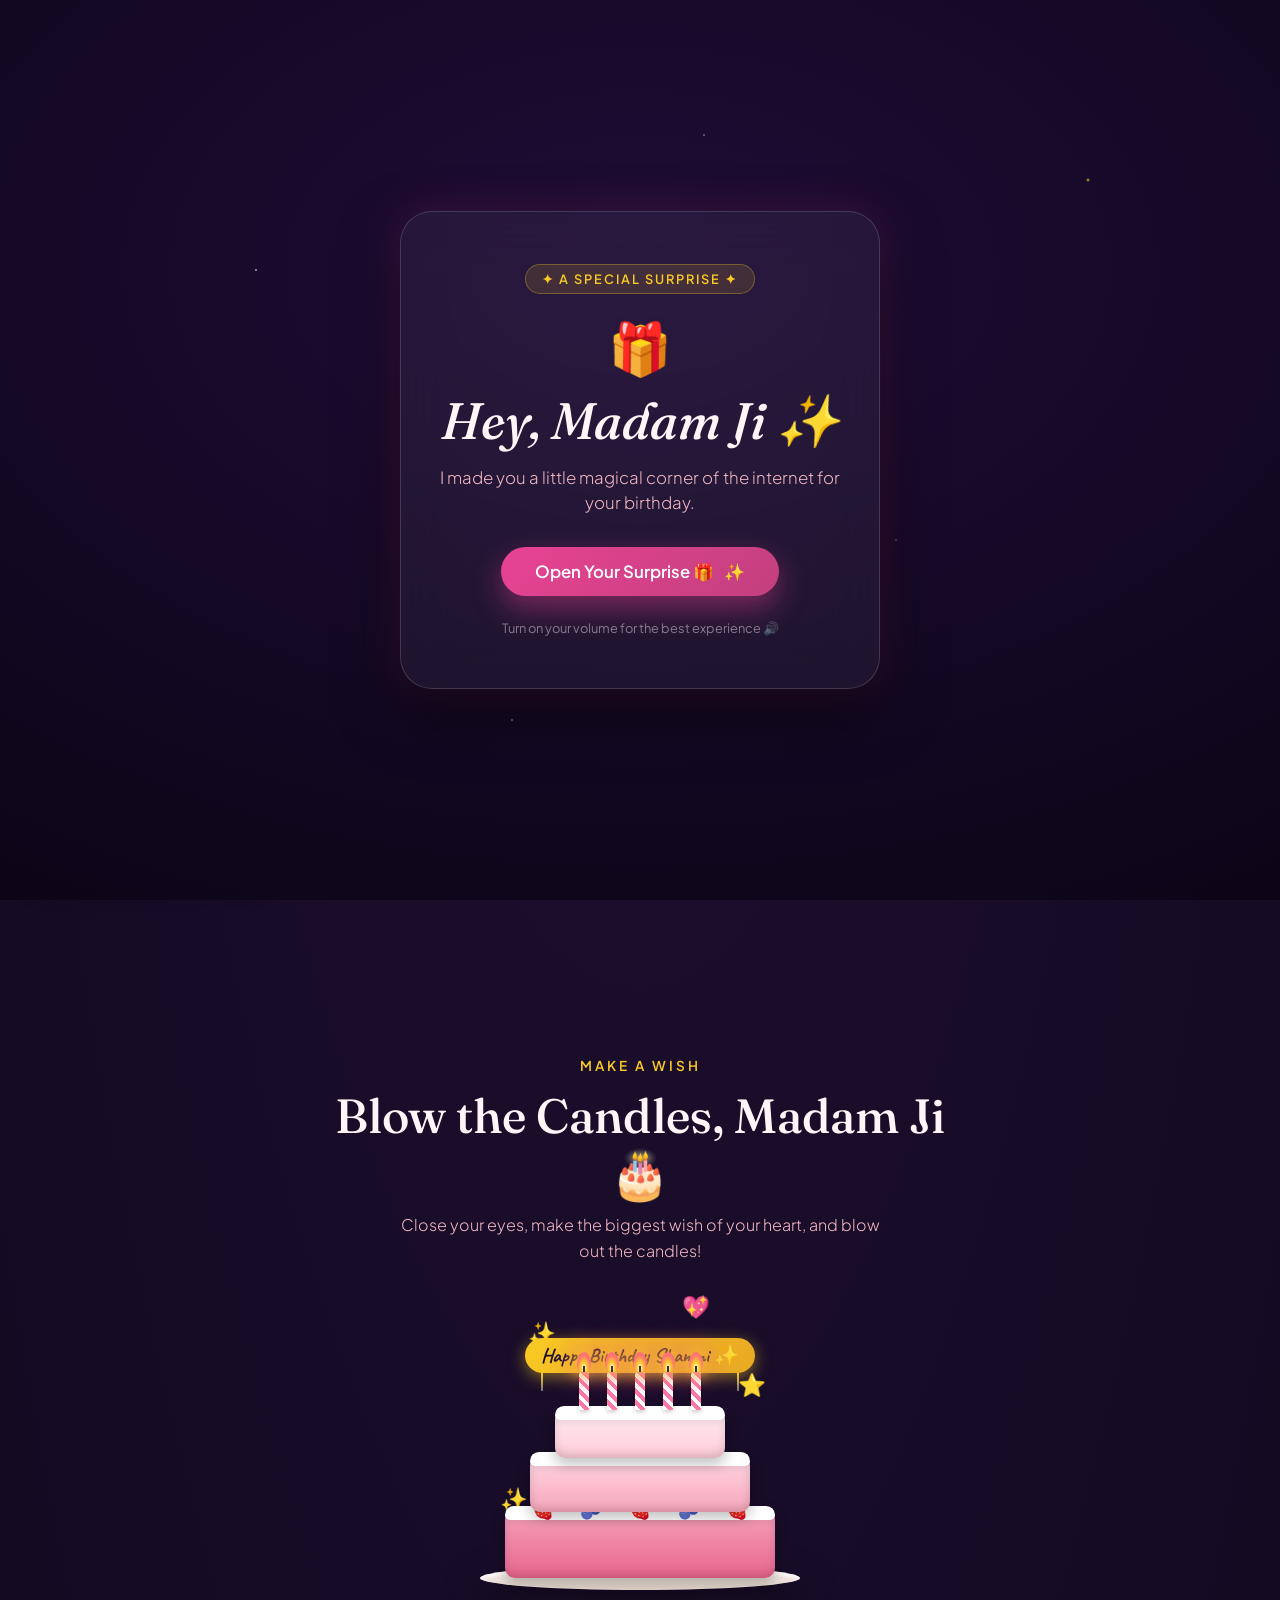
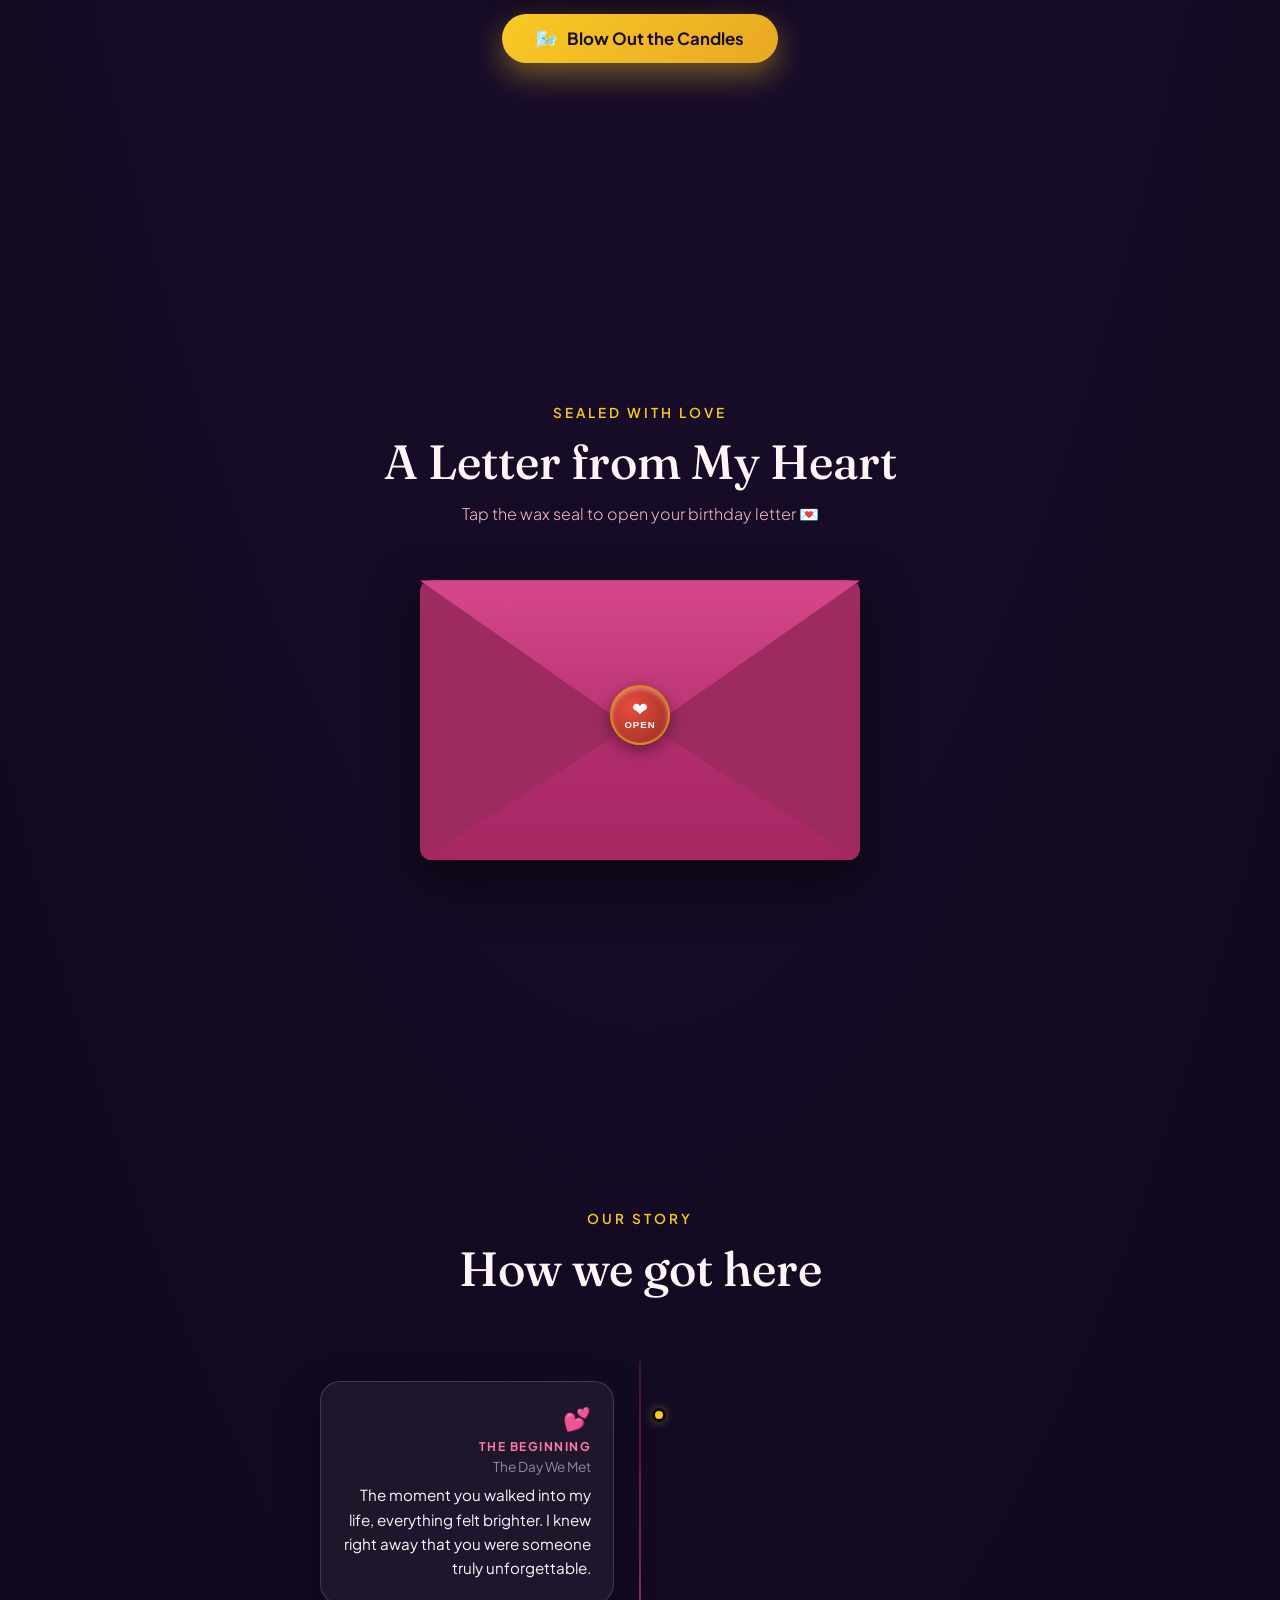
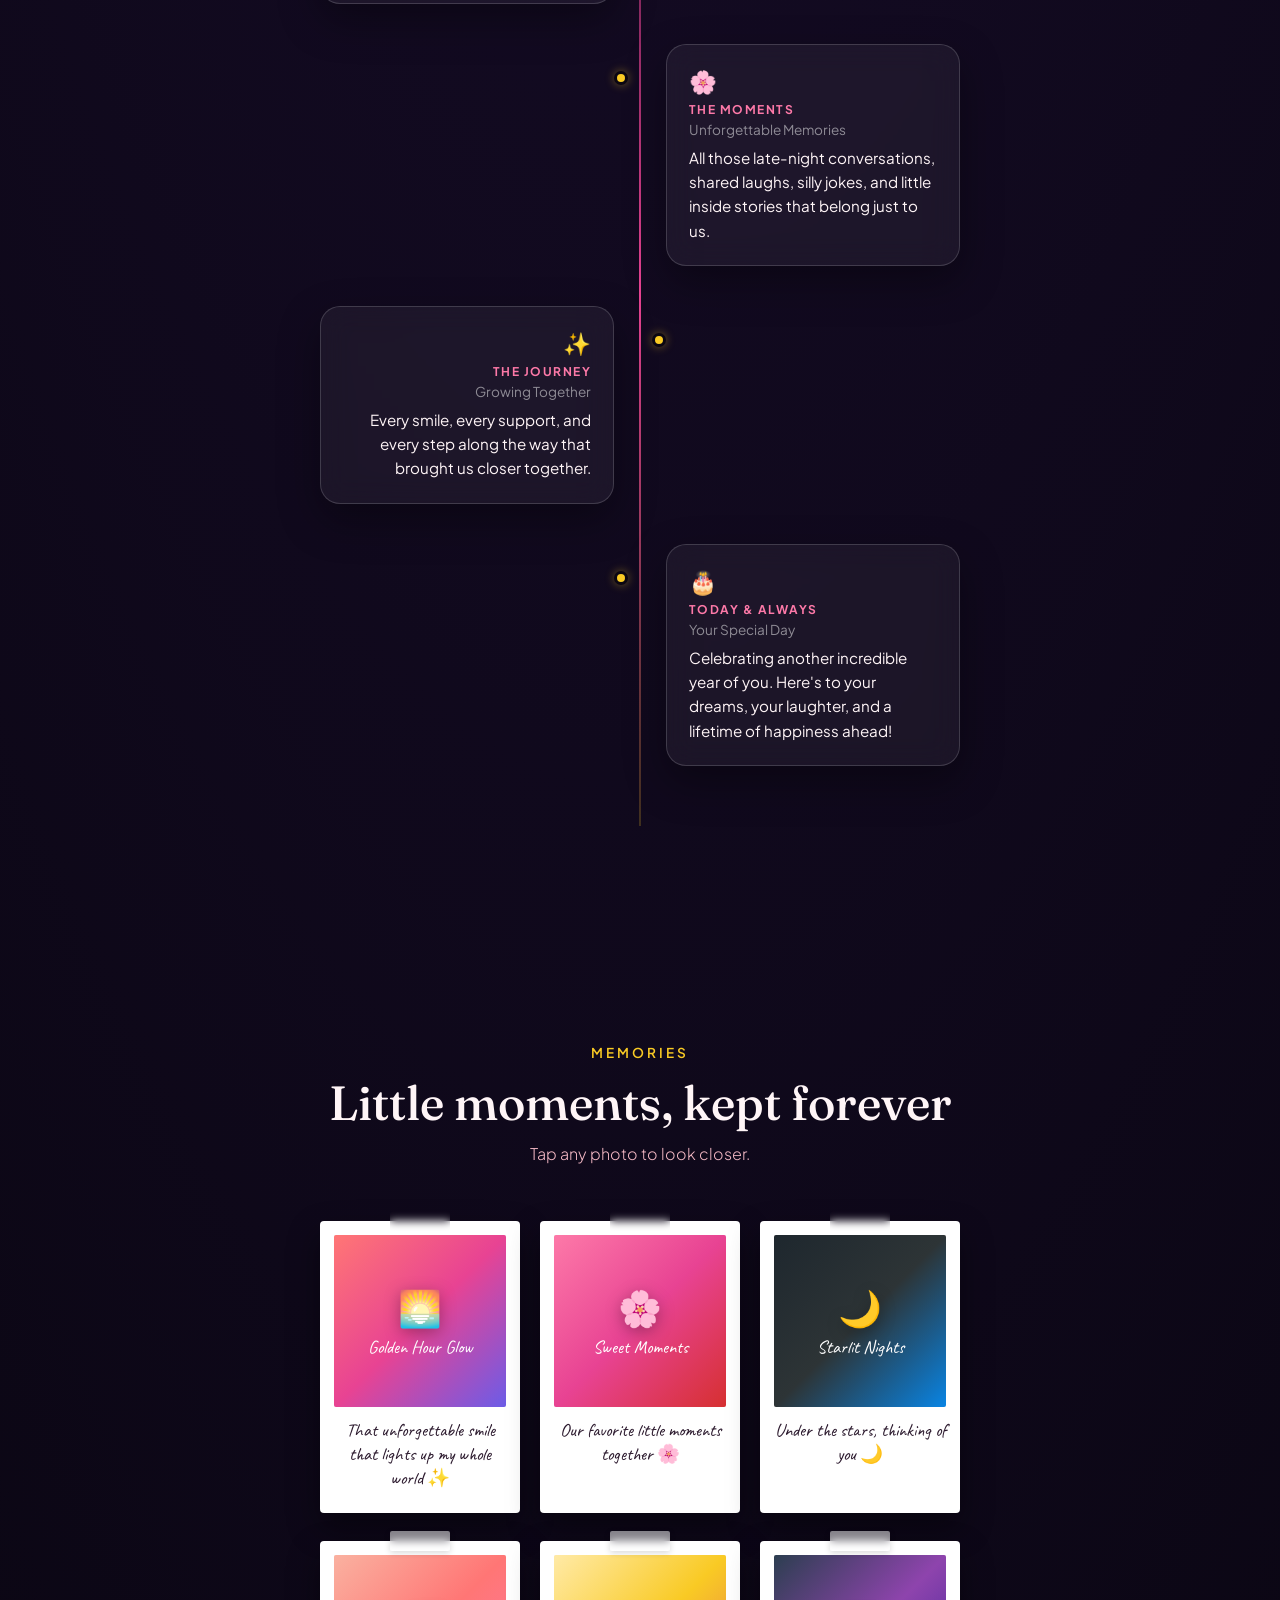
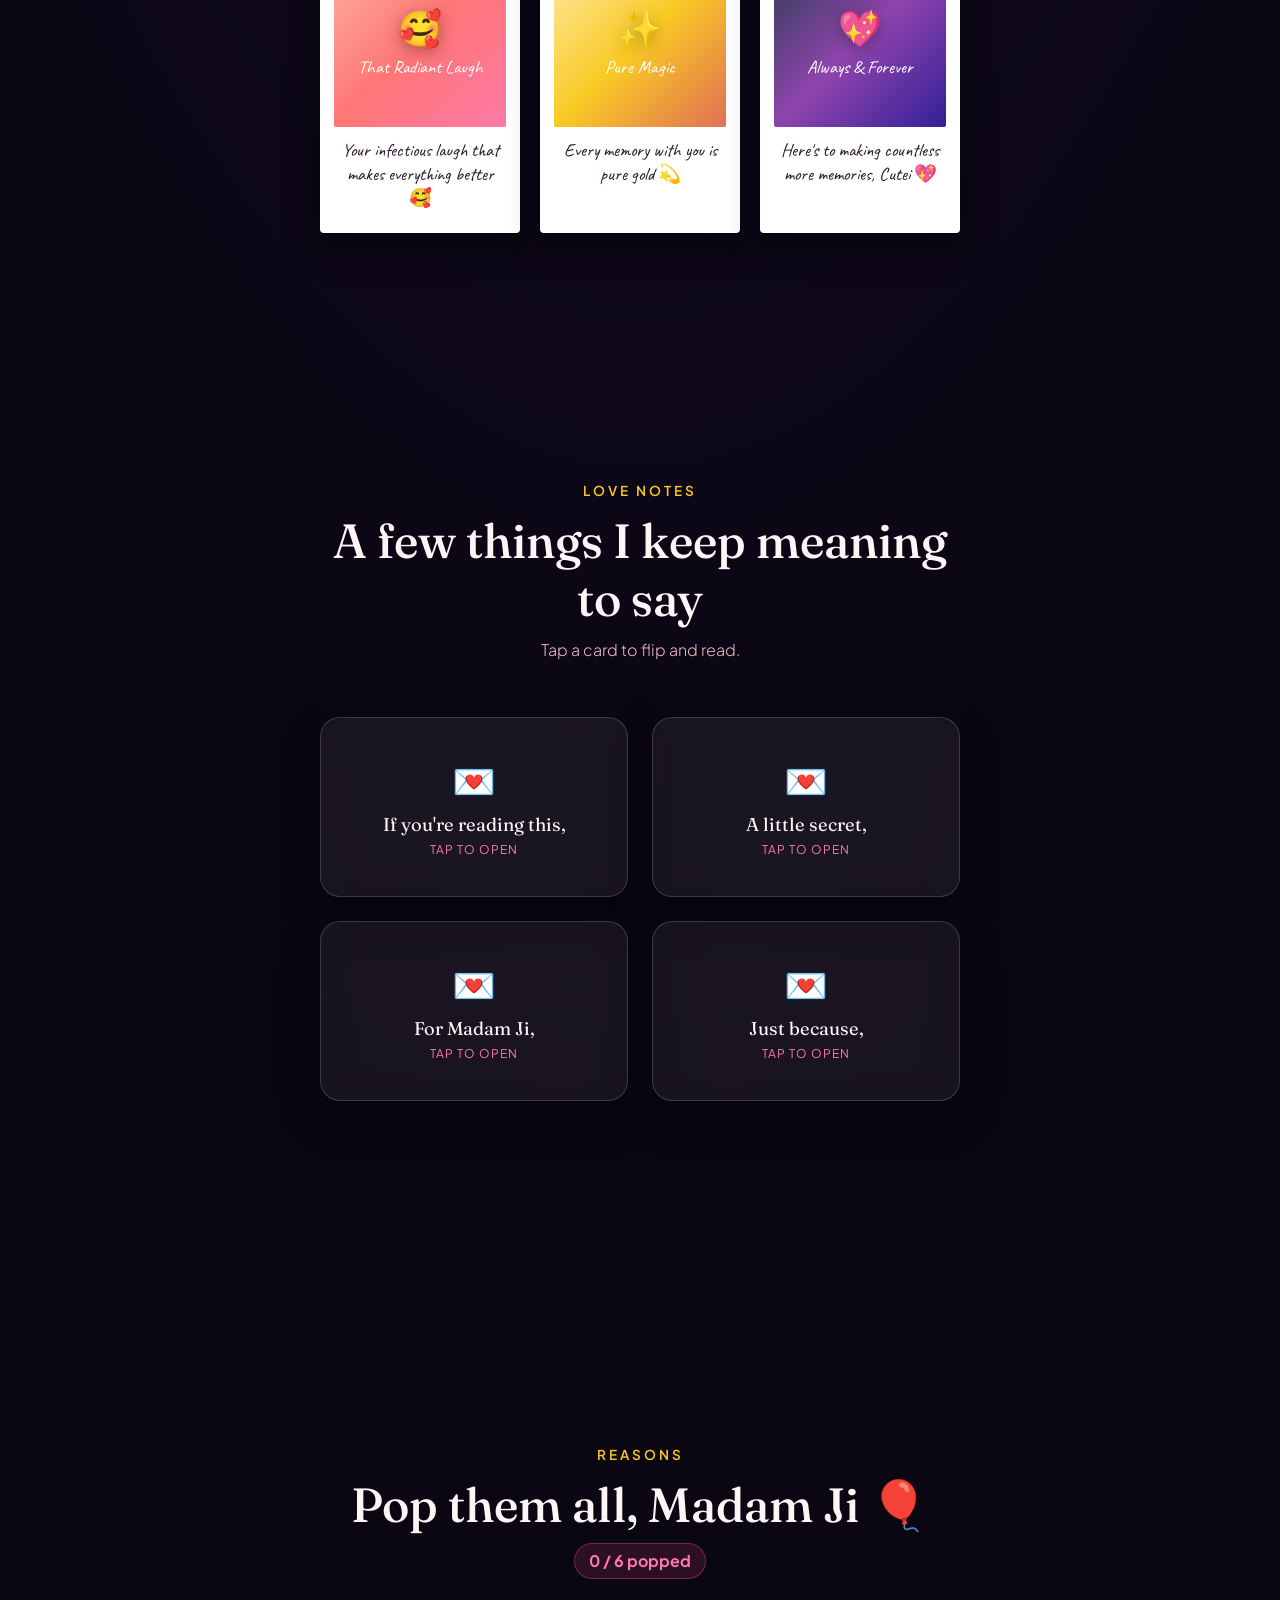
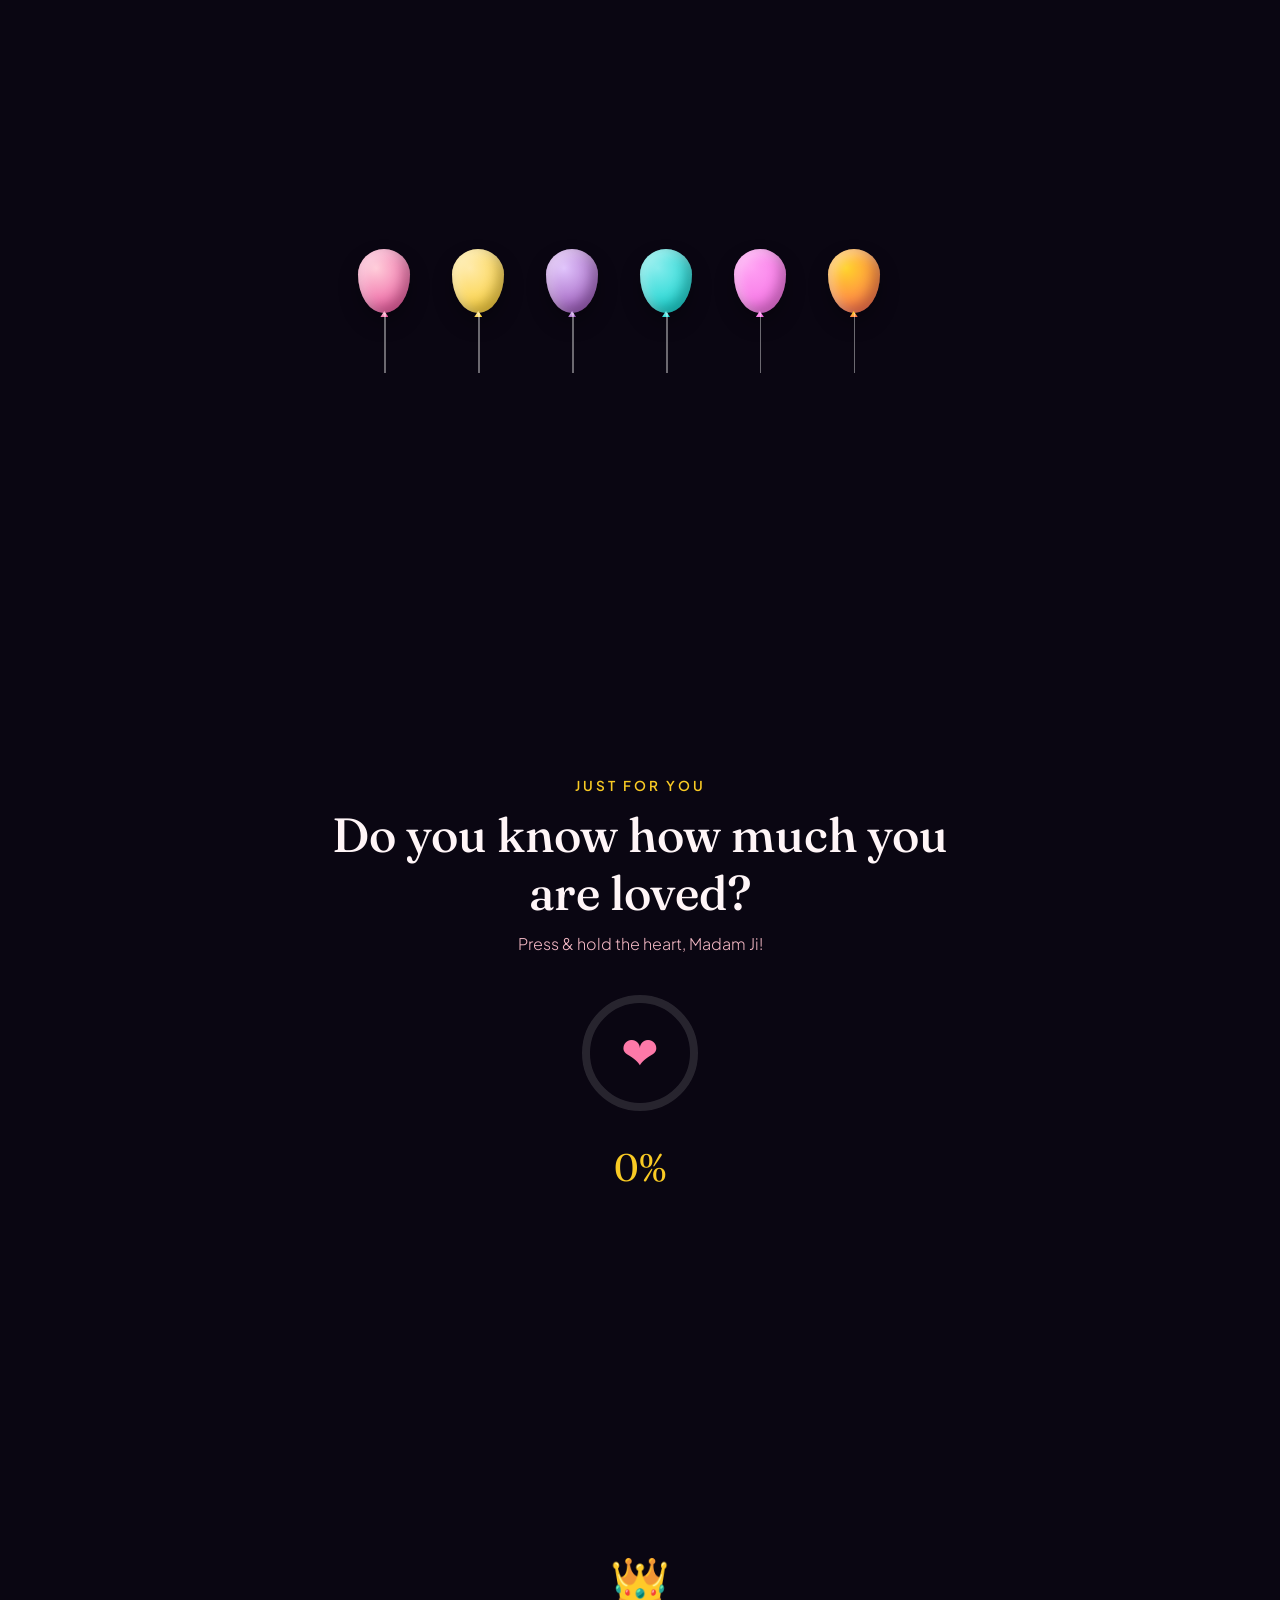
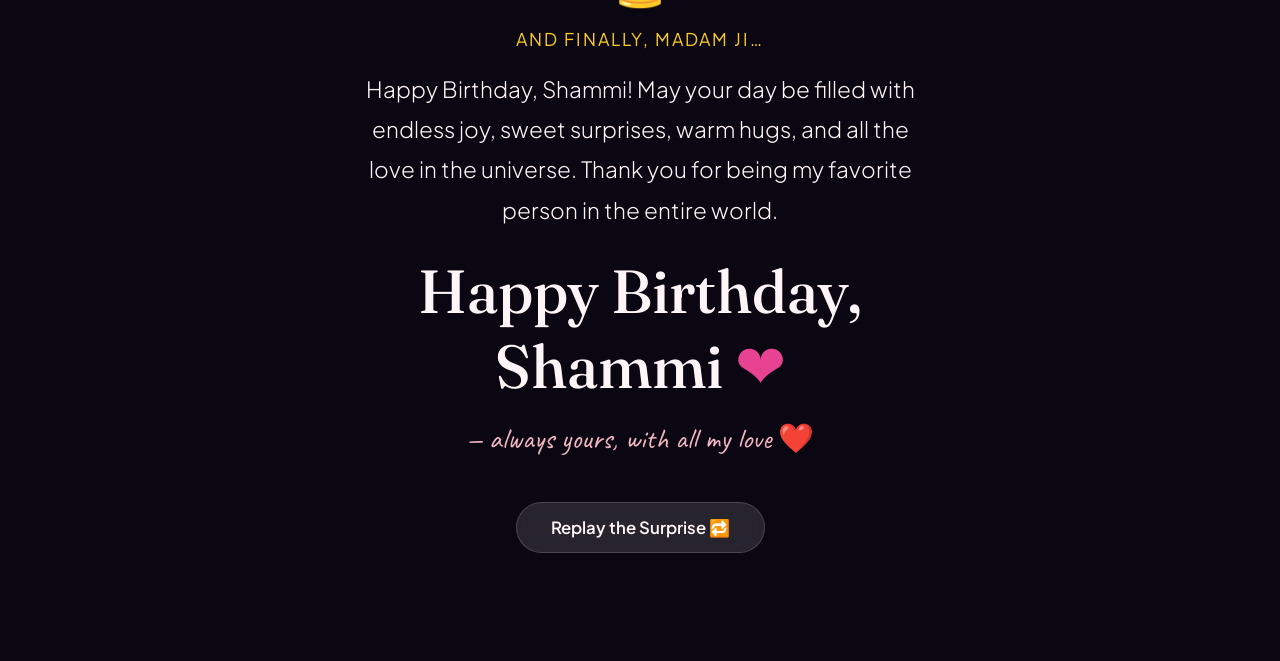
==== commit cc0cf8e2: "Add asset cache busters to force mobile browsers to fetch newest CSS/JS" ====
--- a/shammi/index.html
+++ b/shammi/index.html
@@ -10,7 +10,7 @@
   <link rel="preconnect" href="https://fonts.gstatic.com" crossorigin>
   <link href="https://fonts.googleapis.com/css2?family=Fraunces:ital,opsz,wght@0,9..144,400;0,9..144,500;0,9..144,600;1,9..144,400;1,9..144,600&family=Caveat:wght@500;600;700&family=Plus+Jakarta+Sans:wght@300;400;500;600;700&display=swap" rel="stylesheet">
 
-  <link rel="stylesheet" href="css/style.css" />
+  <link rel="stylesheet" href="css/style.css?v=2.1" />
 </head>
 <body>
 
@@ -313,7 +313,7 @@
     <button class="lightbox__nav lightbox__nav--next" id="lightboxNext" aria-label="Next photo">›</button>
   </div>
 
-  <script src="js/data.js"></script>
-  <script src="js/main.js"></script>
+  <script src="js/data.js?v=2.1"></script>
+  <script src="js/main.js?v=2.1"></script>
 </body>
 </html>
--- a/shammi/css/style.css
+++ b/shammi/css/style.css
@@ -871,30 +871,39 @@
   to { transform: translate(-50%, -50%) scale(1); opacity: 1; }
 }
 
+@keyframes cardBounceIn {
+  from { transform: translateY(24px) scale(0.92); opacity: 0; }
+  to { transform: translateY(0) scale(1); opacity: 1; }
+}
+
 .cake-actions {
   display: flex;
   gap: 14px;
   justify-content: center;
   flex-wrap: wrap;
+  position: relative;
+  z-index: 10;
 }
 
 /* Wish Granted Card */
 .wish-card {
-  margin-top: 32px;
-  background: rgba(255, 255, 255, 0.07);
-  border: 1px solid rgba(249, 202, 36, 0.4);
+  margin: 24px auto 0;
+  width: min(460px, 92vw);
+  background: rgba(255, 255, 255, 0.08);
+  border: 1px solid rgba(249, 202, 36, 0.45);
   backdrop-filter: blur(20px);
   -webkit-backdrop-filter: blur(20px);
   border-radius: 24px;
-  padding: 24px 32px;
+  padding: 22px 28px;
   text-align: center;
-  max-width: 460px;
-  box-shadow: 0 16px 40px rgba(0, 0, 0, 0.4), 0 0 30px rgba(249, 202, 36, 0.2);
-  animation: bounceIn 0.6s var(--ease-bounce) forwards;
+  box-shadow: 0 16px 40px rgba(0, 0, 0, 0.45), 0 0 30px rgba(249, 202, 36, 0.2);
+  animation: cardBounceIn 0.6s var(--ease-bounce) forwards;
+  position: relative;
+  z-index: 15;
 }
 
 .wish-card__title {
-  font-size: 1.6rem;
+  font-size: 1.55rem;
   color: var(--accent-gold);
   margin-bottom: 8px;
 }
@@ -1814,8 +1823,8 @@
   }
 
   .cake-section {
-    padding-top: 40px;
-    padding-bottom: 80px;
+    padding-top: 36px;
+    padding-bottom: 120px;
   }
 
   .cake-container {
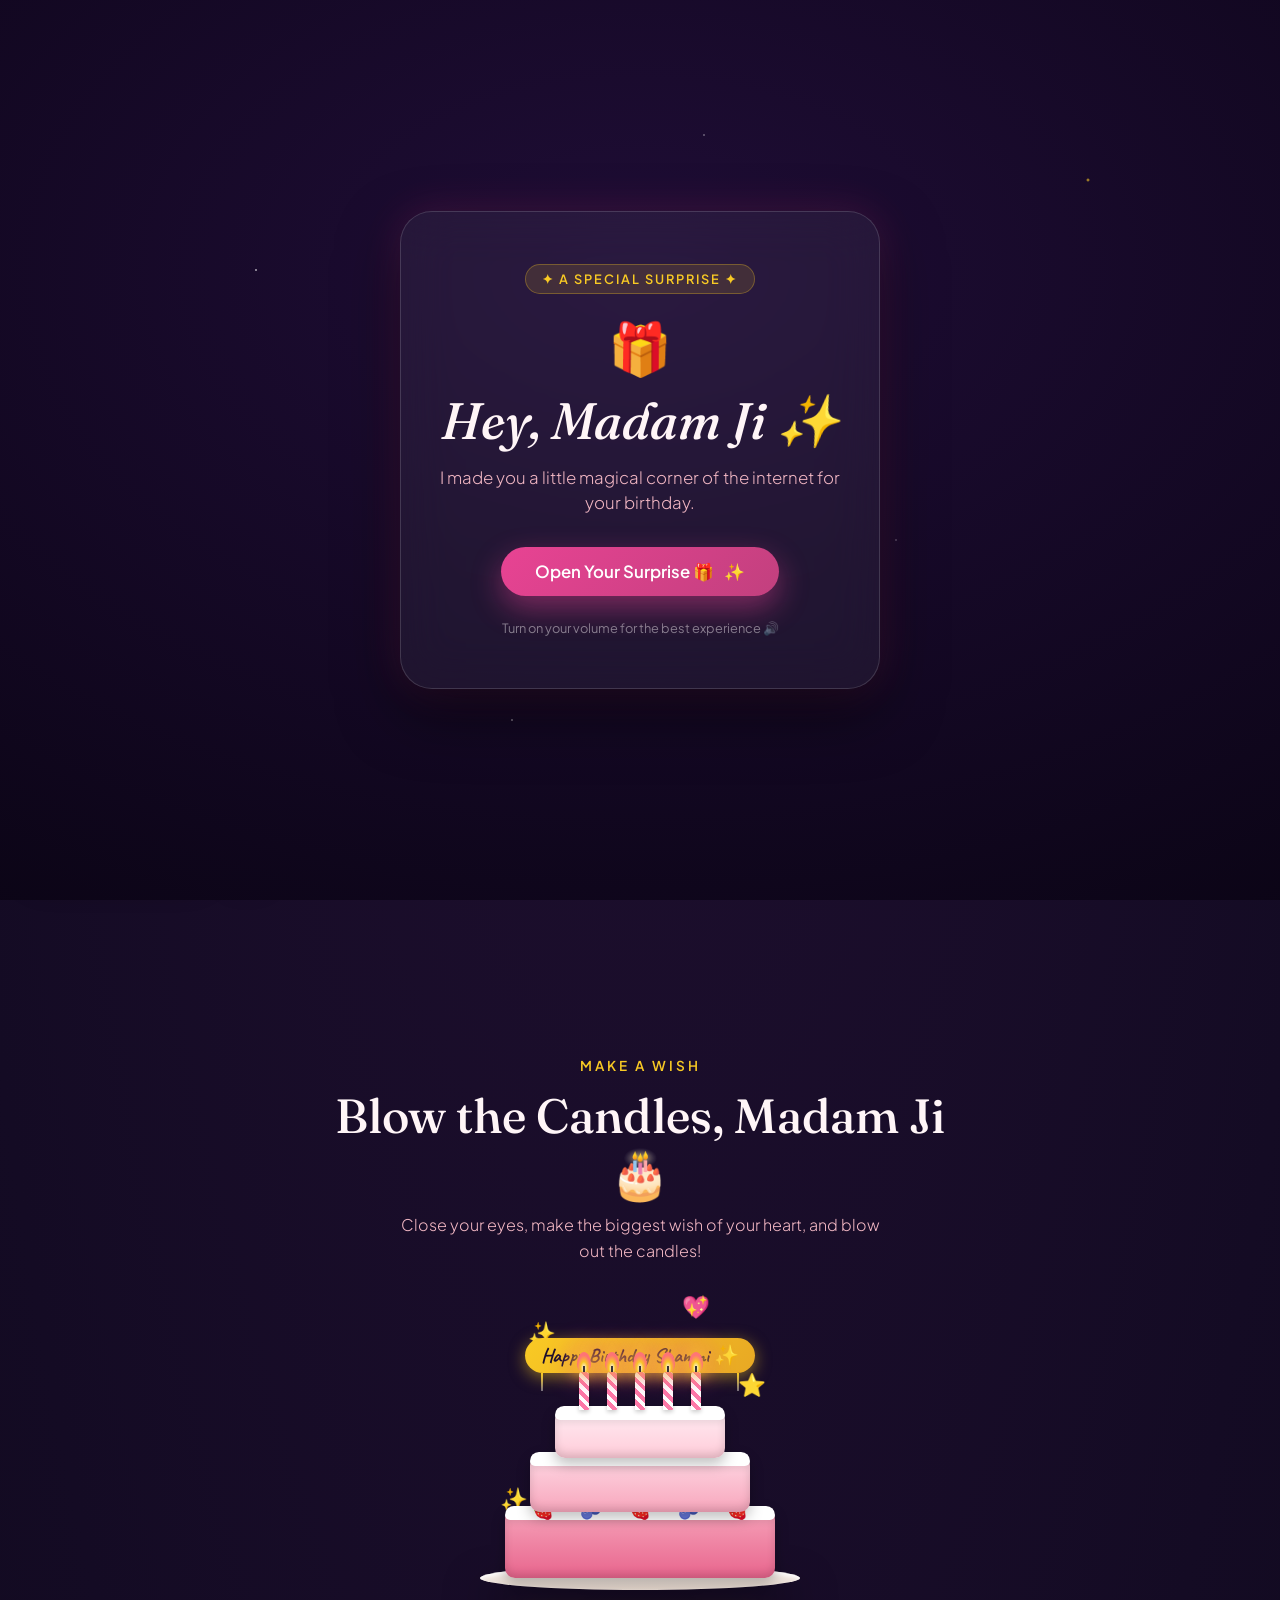
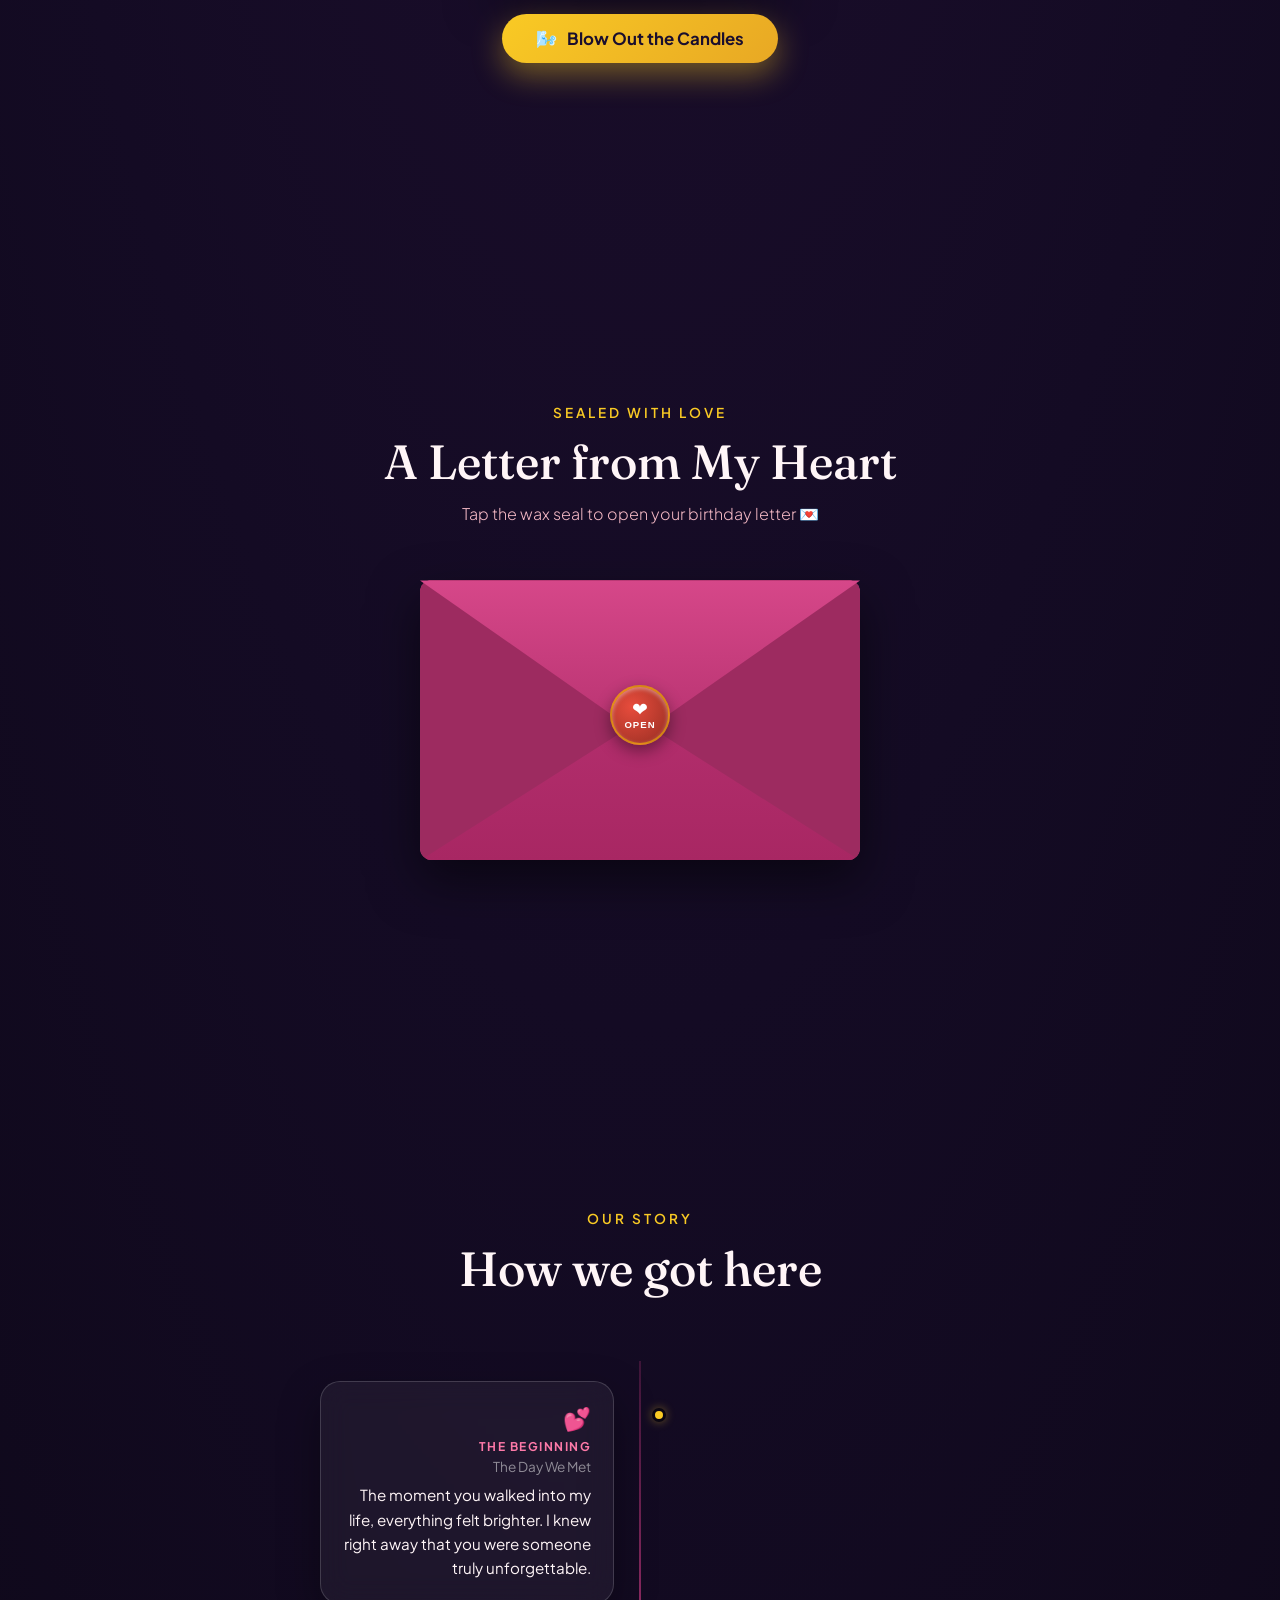
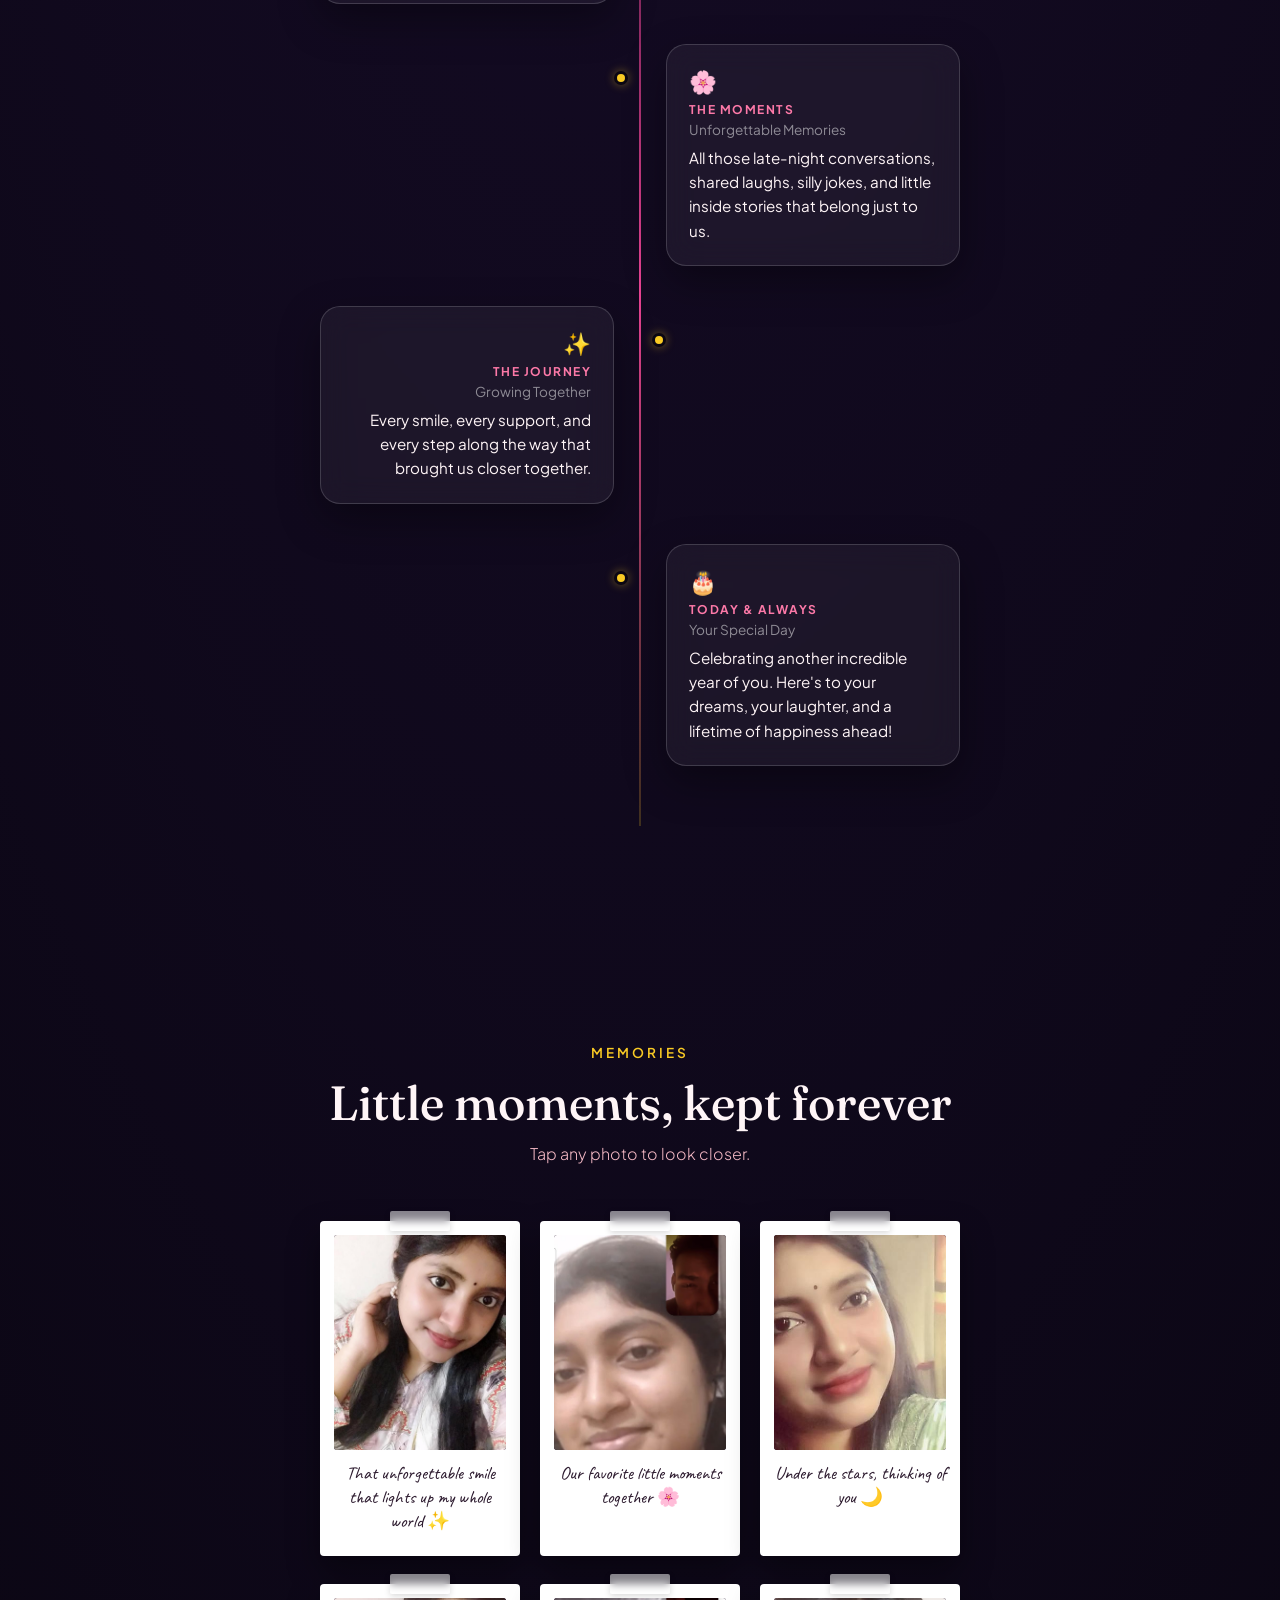
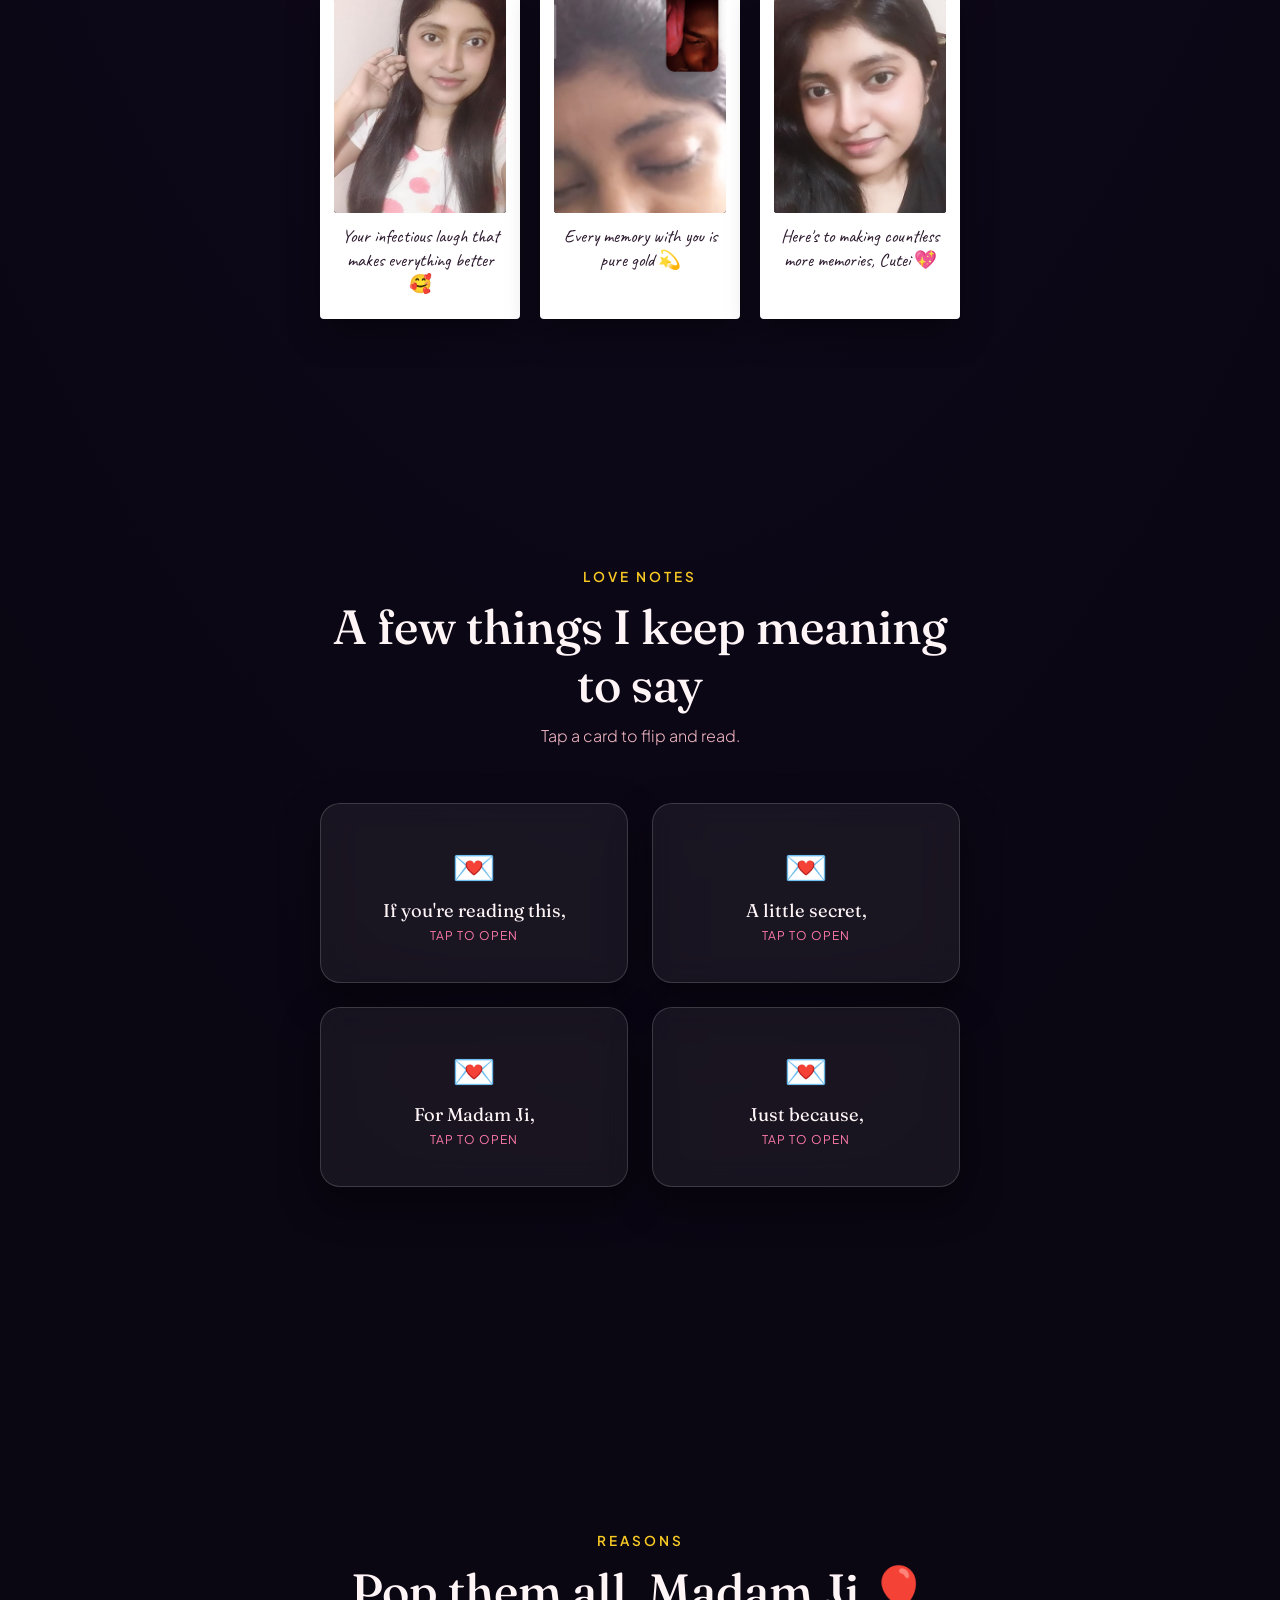
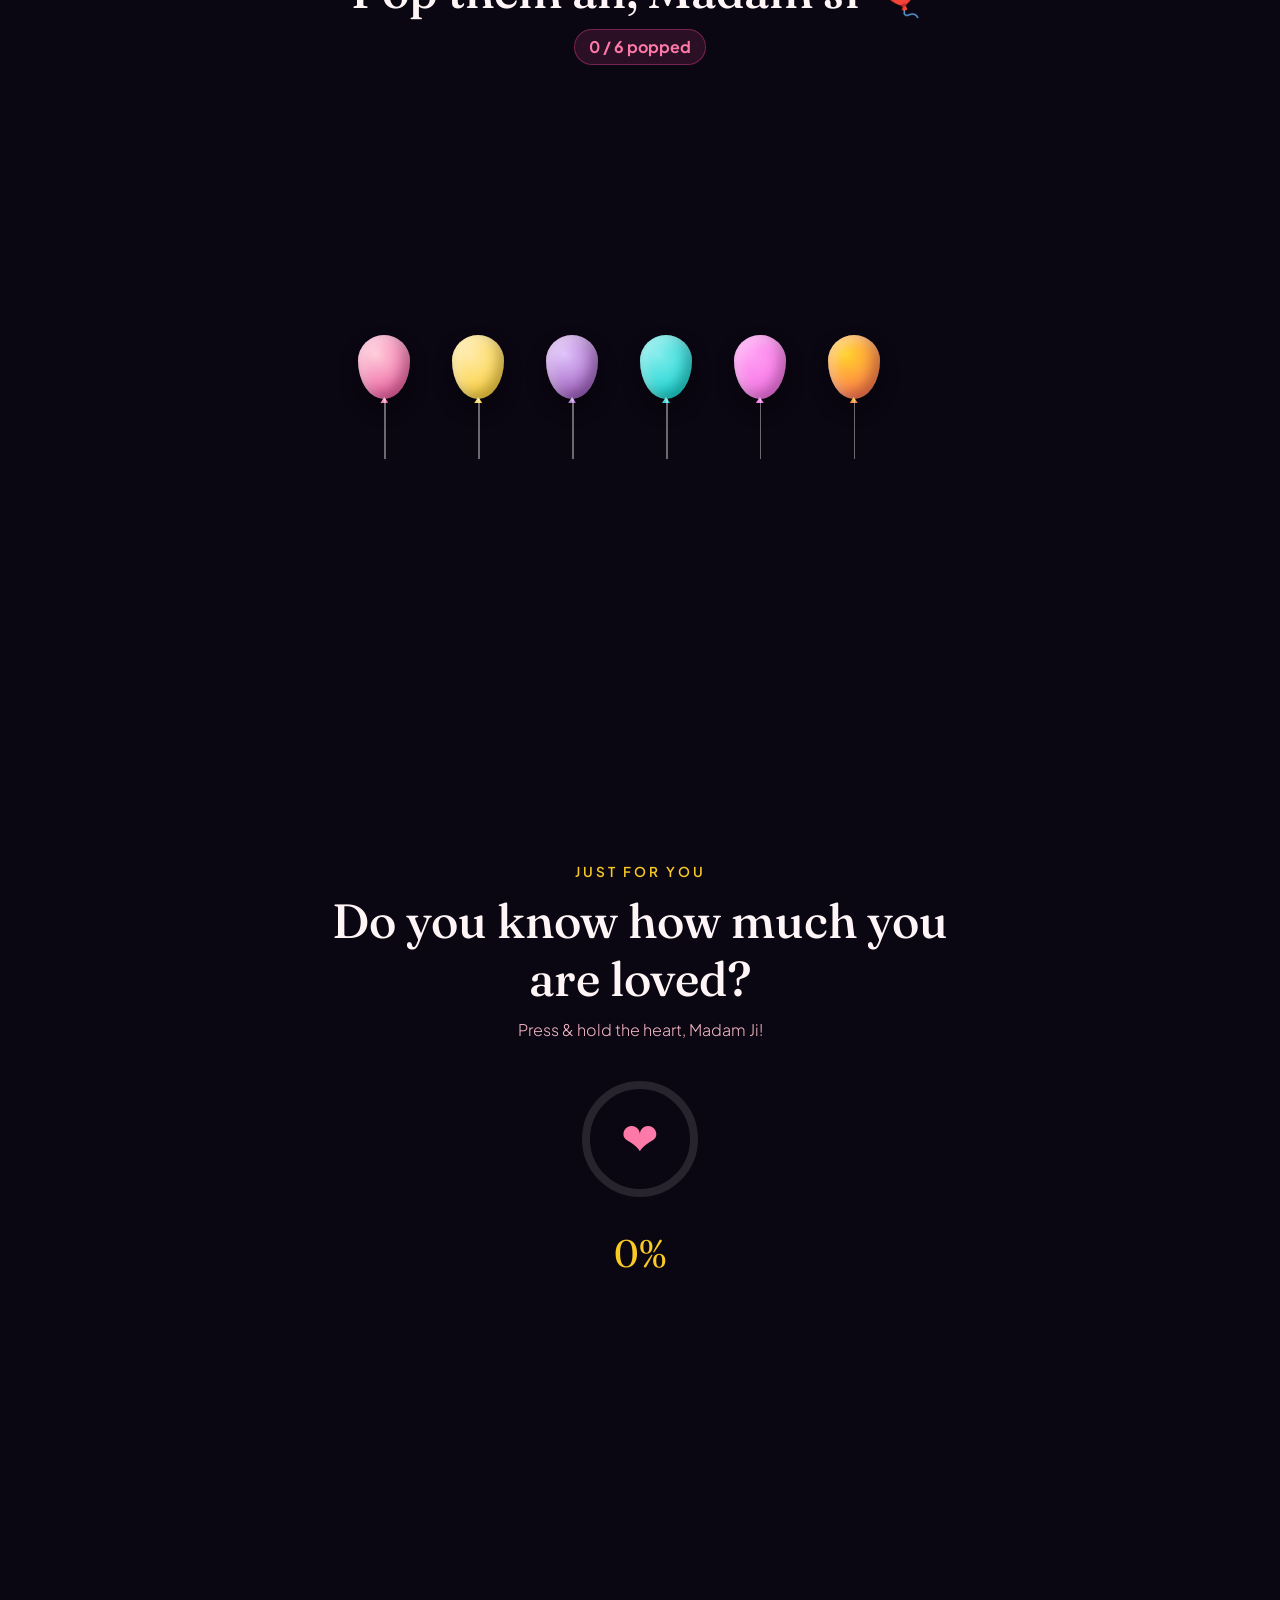
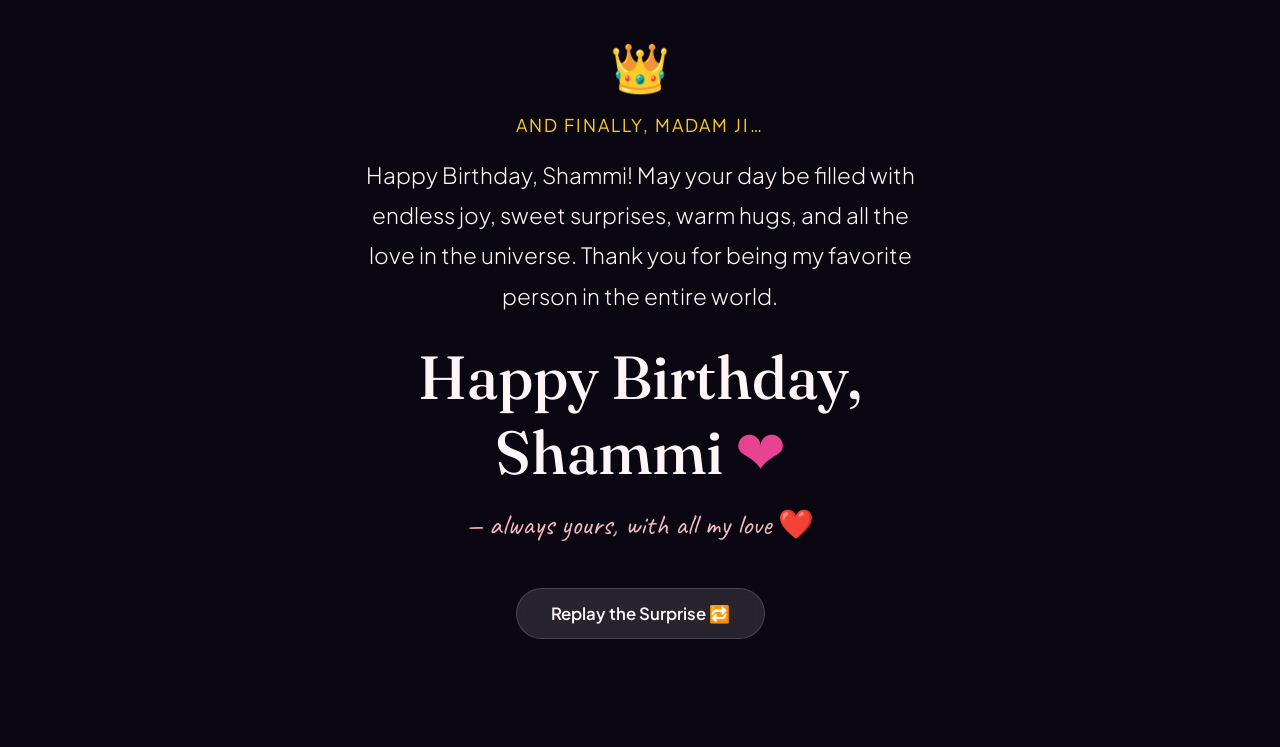
==== commit d7e663c0: "Add personal photos 1-6 with proper portrait alignment and responsive framing" ====
--- a/shammi/index.html
+++ b/shammi/index.html
@@ -10,7 +10,7 @@
   <link rel="preconnect" href="https://fonts.gstatic.com" crossorigin>
   <link href="https://fonts.googleapis.com/css2?family=Fraunces:ital,opsz,wght@0,9..144,400;0,9..144,500;0,9..144,600;1,9..144,400;1,9..144,600&family=Caveat:wght@500;600;700&family=Plus+Jakarta+Sans:wght@300;400;500;600;700&display=swap" rel="stylesheet">
 
-  <link rel="stylesheet" href="css/style.css?v=2.1" />
+  <link rel="stylesheet" href="css/style.css?v=2.2" />
 </head>
 <body>
 
@@ -313,7 +313,7 @@
     <button class="lightbox__nav lightbox__nav--next" id="lightboxNext" aria-label="Next photo">›</button>
   </div>
 
-  <script src="js/data.js?v=2.1"></script>
-  <script src="js/main.js?v=2.1"></script>
+  <script src="js/data.js?v=2.2"></script>
+  <script src="js/main.js?v=2.2"></script>
 </body>
 </html>
--- a/shammi/css/style.css
+++ b/shammi/css/style.css
@@ -1267,18 +1267,25 @@
 
 .polaroid__photo {
   width: 100%;
-  aspect-ratio: 1 / 1;
-  background: #f0e6e8;
-  border-radius: 2px;
+  aspect-ratio: 4 / 5;
+  background: #20102b;
+  border-radius: 3px;
   overflow: hidden;
   position: relative;
+  box-shadow: inset 0 0 10px rgba(0, 0, 0, 0.25);
 }
 
 .polaroid__photo img {
   width: 100%;
   height: 100%;
   object-fit: cover;
+  object-position: center 20%;
   display: block;
+  transition: transform 0.4s var(--ease);
+}
+
+.polaroid:hover .polaroid__photo img {
+  transform: scale(1.04);
 }
 
 /* Curated Aesthetic Placeholders when img is null */
@@ -1710,27 +1717,38 @@
 }
 
 .lightbox__frame {
-  max-width: 500px;
+  max-width: min(480px, 92vw);
+  max-height: 85vh;
   width: 100%;
   background: #fff;
-  padding: 18px 18px 24px;
+  padding: 16px 16px 20px;
   border-radius: 8px;
-  box-shadow: 0 24px 60px rgba(0, 0, 0, 0.8);
+  box-shadow: 0 24px 60px rgba(0, 0, 0, 0.85);
   text-align: center;
+  display: flex;
+  flex-direction: column;
+  align-items: center;
 }
 
 .lightbox__img {
   width: 100%;
-  aspect-ratio: 1 / 1;
+  max-height: 65vh;
   border-radius: 4px;
   overflow: hidden;
-  background: #111;
+  background: #150b21;
+  display: flex;
+  align-items: center;
+  justify-content: center;
 }
 
 .lightbox__img img {
-  width: 100%;
-  height: 100%;
+  max-width: 100%;
+  max-height: 65vh;
+  width: auto;
+  height: auto;
   object-fit: contain;
+  display: block;
+  border-radius: 4px;
 }
 
 .lightbox__caption {
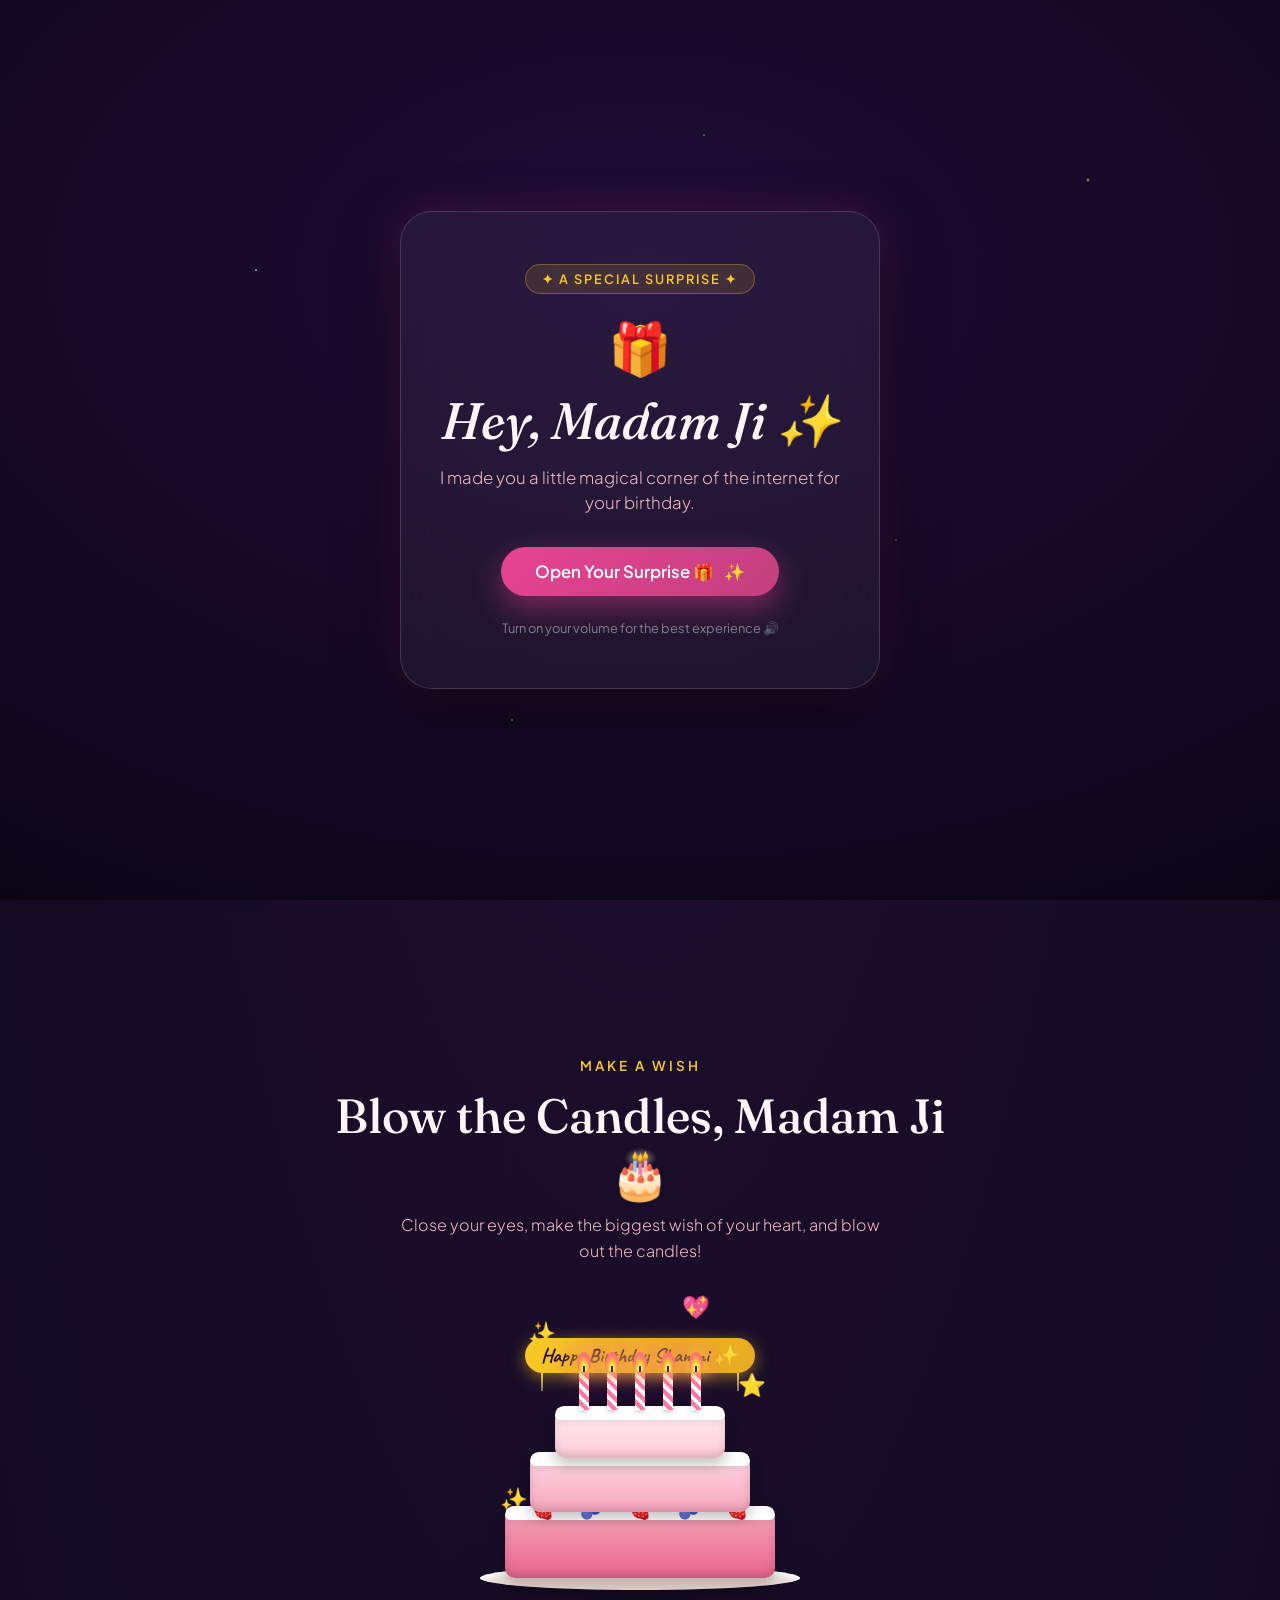
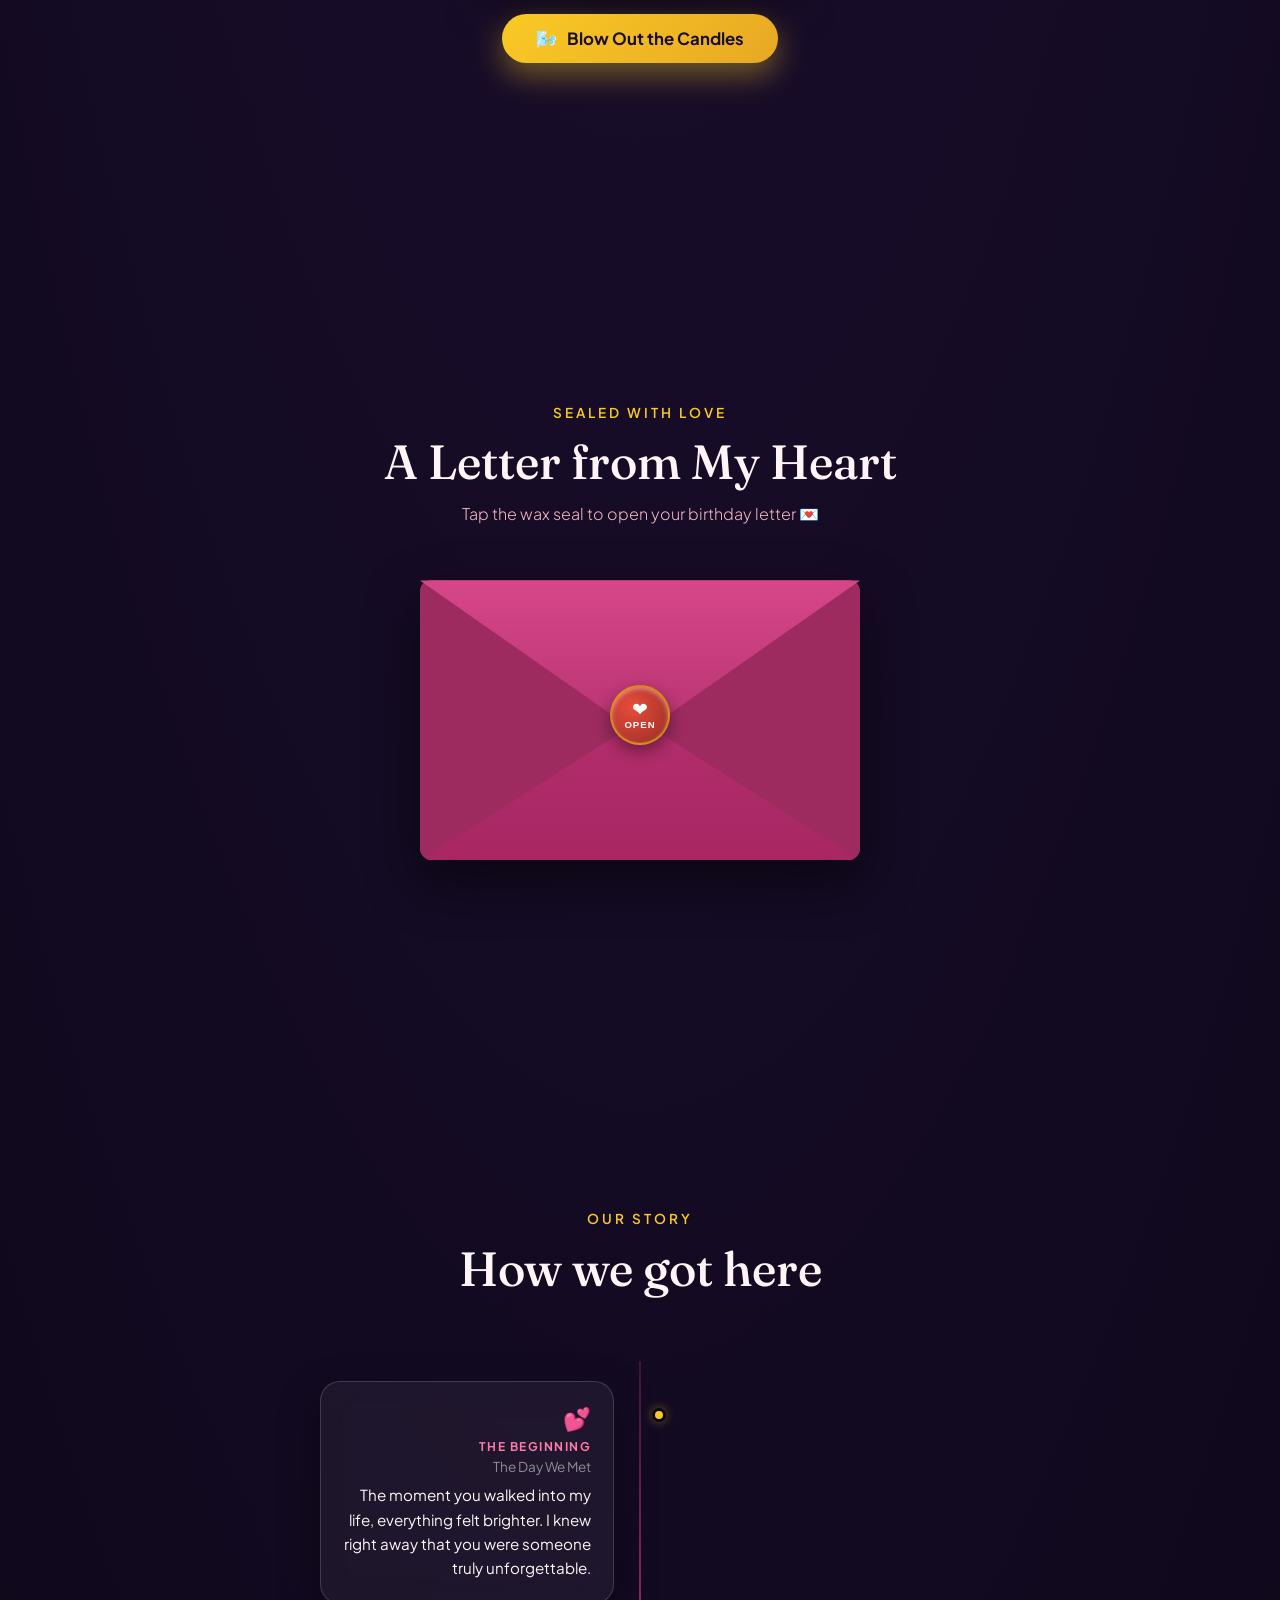
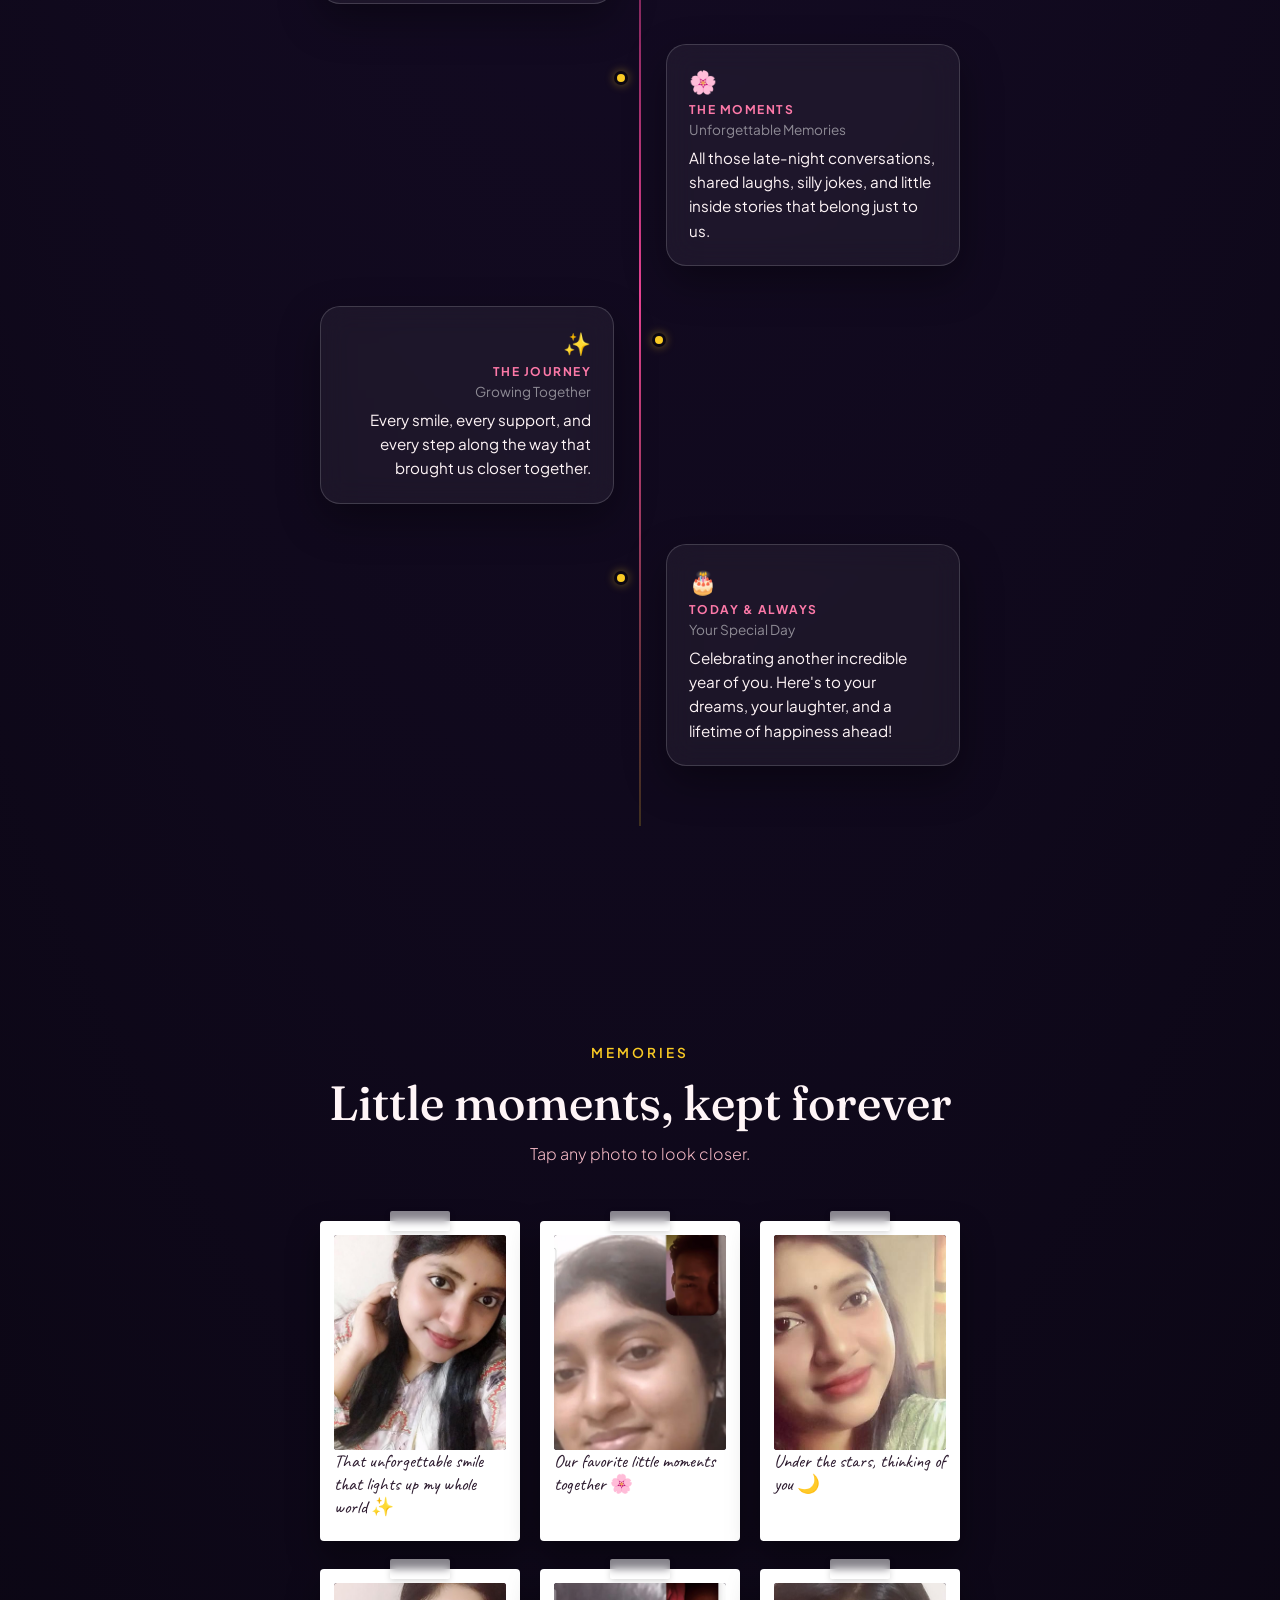
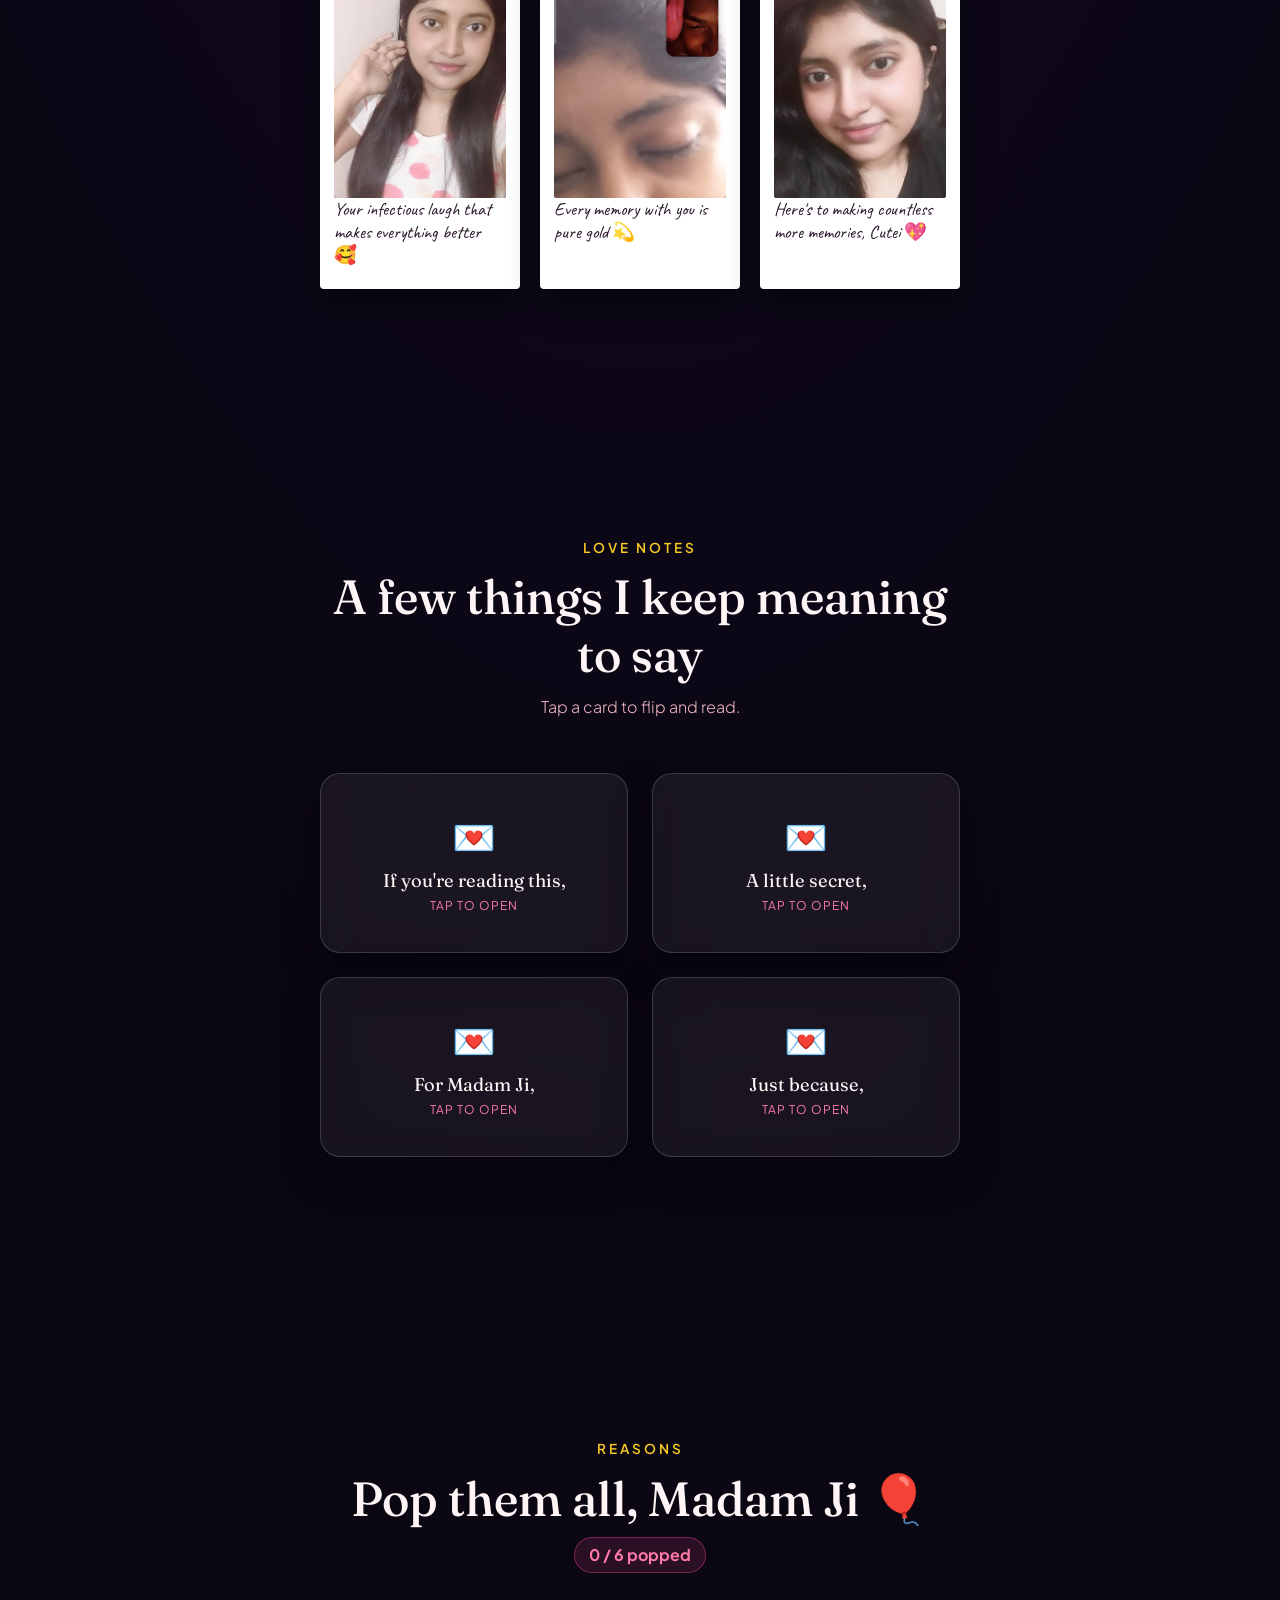
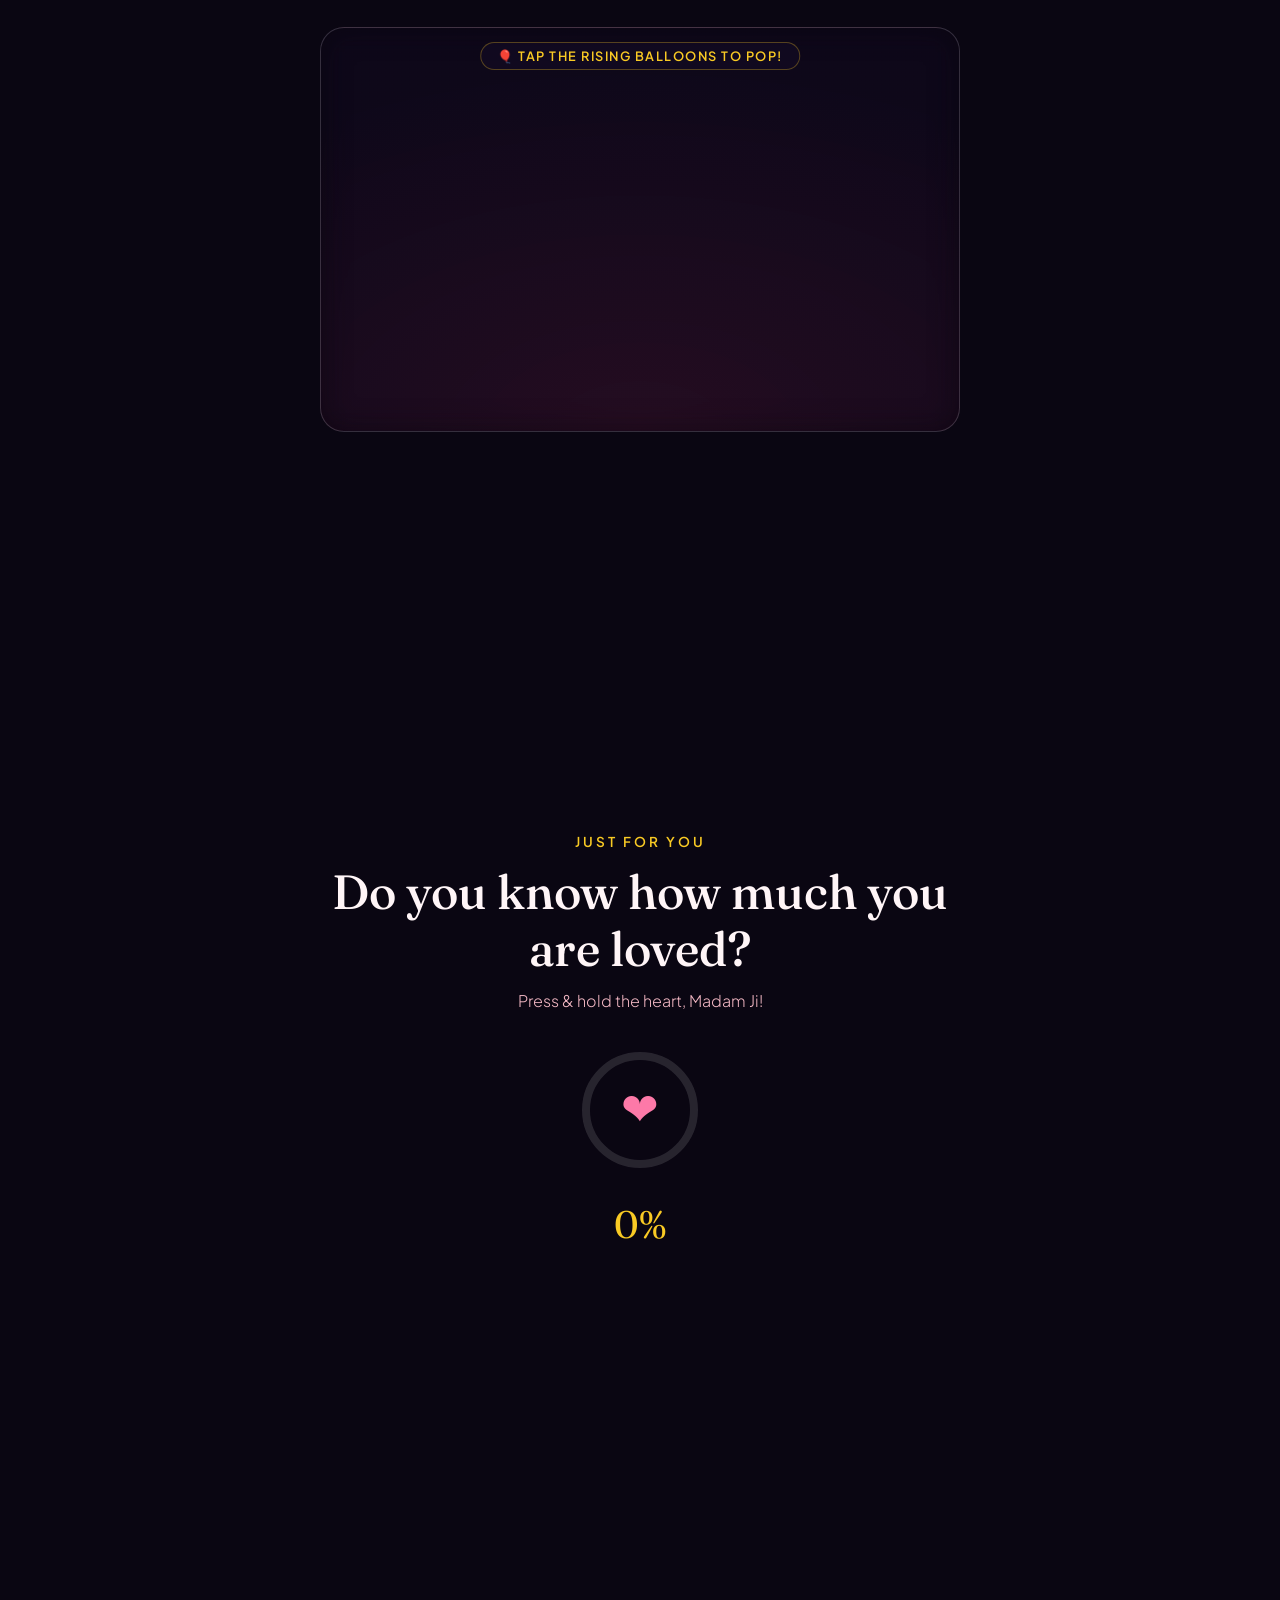
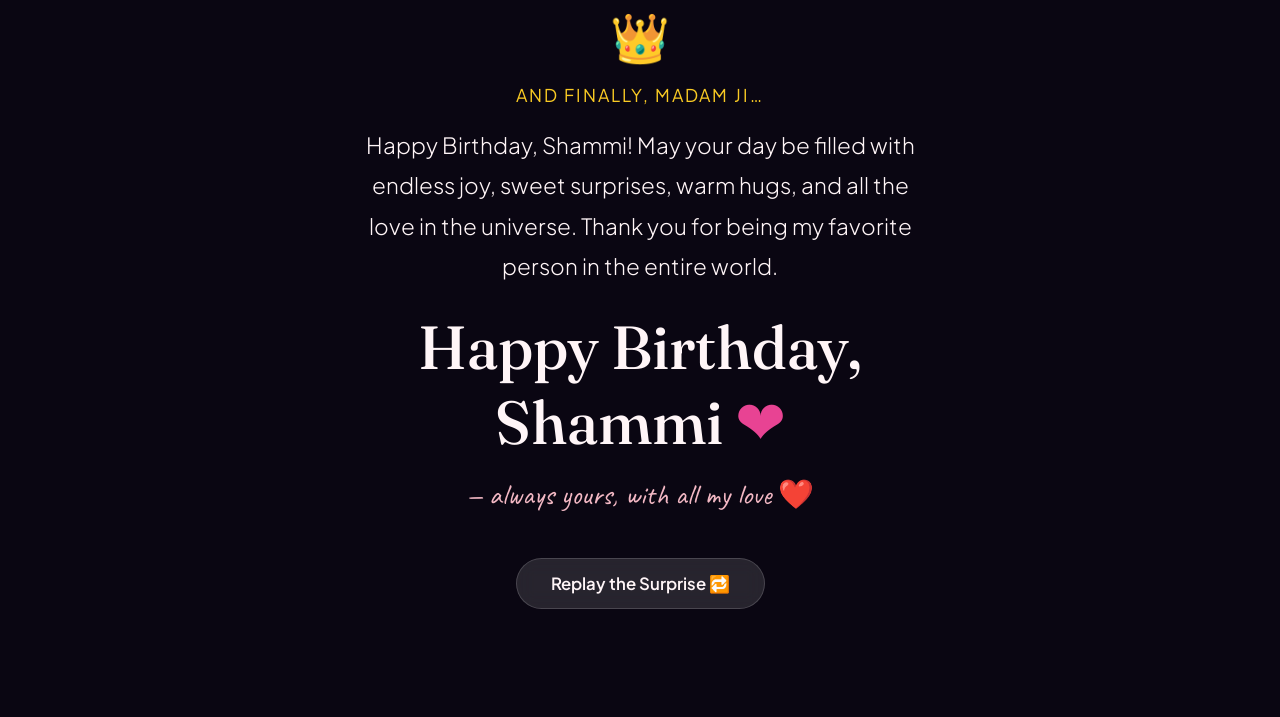
==== commit 20f28ea0: "Fix CSS background-clip compatibility and enhance balloon & polaroid interactions" ====
--- a/shammi/index.html
+++ b/shammi/index.html
@@ -257,6 +257,7 @@
         </p>
       </header>
       <div class="reasons__stage" id="reasonsStage">
+        <div class="reasons__stage-hint">🎈 Tap the rising balloons to pop!</div>
         <div class="reasons__balloons" id="balloons"><!-- injected --></div>
       </div>
       <ul class="reasons__list" id="reasonsList" aria-live="polite"><!-- injected --></ul>
--- a/shammi/css/style.css
+++ b/shammi/css/style.css
@@ -541,6 +541,7 @@
   display: block;
   background: linear-gradient(135deg, #fff 30%, var(--accent-gold) 100%);
   -webkit-background-clip: text;
+  background-clip: text;
   -webkit-text-fill-color: transparent;
 }
 
@@ -1339,13 +1340,66 @@
   line-height: 1.2;
 }
 
+.polaroid__footer {
+  display: flex;
+  align-items: center;
+  justify-content: space-between;
+  margin-top: 10px;
+  gap: 8px;
+}
+
 .polaroid__caption {
   font-family: var(--font-script);
   font-size: 1.15rem;
   color: #2c1a2e;
-  margin-top: 12px;
-  text-align: center;
-  line-height: 1.3;
+  line-height: 1.25;
+  text-align: left;
+  flex: 1;
+}
+
+.polaroid__like {
+  background: rgba(232, 67, 147, 0.12);
+  border: 1px solid rgba(232, 67, 147, 0.35);
+  border-radius: 999px;
+  padding: 4px 10px;
+  cursor: pointer;
+  display: inline-flex;
+  align-items: center;
+  gap: 4px;
+  font-family: var(--font-body);
+  font-size: 0.8rem;
+  font-weight: 700;
+  color: #c2407e;
+  transition: transform 0.2s ease, background 0.2s ease;
+  user-select: none;
+  flex-shrink: 0;
+}
+
+.polaroid__like:hover {
+  transform: scale(1.12);
+  background: rgba(232, 67, 147, 0.25);
+}
+
+.polaroid__like.is-loved {
+  animation: heartPop 0.4s var(--ease-bounce);
+}
+
+@keyframes heartPop {
+  0% { transform: scale(1); }
+  50% { transform: scale(1.35); }
+  100% { transform: scale(1); }
+}
+
+/* Touch & Cursor Magic Heart Trail */
+.sparkle-trail {
+  position: fixed;
+  pointer-events: none;
+  z-index: 9995;
+  transform: translate(-50%, -50%);
+  transition: transform 0.7s cubic-bezier(0.2, 0.8, 0.4, 1), opacity 0.7s ease-out;
+  opacity: 0.95;
+  font-size: 16px;
+  filter: drop-shadow(0 2px 6px rgba(232, 67, 147, 0.6));
 }
 
 /* =========================================================================
@@ -1438,8 +1492,34 @@
 .reasons__stage {
   position: relative;
   width: 100%;
-  height: 280px;
+  height: clamp(340px, 45vh, 440px);
   margin-bottom: 24px;
+  overflow: hidden;
+  border-radius: 24px;
+  background: radial-gradient(ellipse 100% 90% at 50% 100%, rgba(232, 67, 147, 0.12) 0%, rgba(20, 11, 36, 0.45) 100%);
+  border: 1px solid var(--glass-border);
+  backdrop-filter: blur(14px);
+  -webkit-backdrop-filter: blur(14px);
+  box-shadow: inset 0 0 30px rgba(0, 0, 0, 0.35);
+}
+
+.reasons__stage-hint {
+  position: absolute;
+  top: 14px;
+  left: 50%;
+  transform: translateX(-50%);
+  font-size: 0.8rem;
+  font-weight: 600;
+  text-transform: uppercase;
+  letter-spacing: 1.5px;
+  color: var(--accent-gold);
+  background: rgba(20, 11, 36, 0.65);
+  padding: 5px 16px;
+  border-radius: 999px;
+  border: 1px solid rgba(249, 202, 36, 0.3);
+  pointer-events: none;
+  z-index: 5;
+  white-space: nowrap;
 }
 
 .reasons__balloons {
@@ -1460,23 +1540,45 @@
 
 .balloon {
   position: absolute;
-  bottom: 0;
-  width: 52px;
-  height: 64px;
+  bottom: -110px;
+  width: 56px;
+  height: 70px;
   cursor: pointer;
   transform-origin: bottom center;
-  animation: floatBalloon 12s ease-in-out infinite;
-  transition: transform 0.2s ease;
+  animation: balloonFloatUp var(--rise-time, 10s) linear infinite;
+  animation-delay: var(--delay, 0s);
+  transition: filter 0.2s ease;
+  z-index: 3;
 }
 
 .balloon:hover {
-  transform: scale(1.15);
-}
-
-@keyframes floatBalloon {
-  0% { transform: translateY(0) rotate(-4deg); }
-  50% { transform: translateY(-30px) rotate(4deg); }
-  100% { transform: translateY(0) rotate(-4deg); }
+  filter: brightness(1.2) drop-shadow(0 0 12px rgba(255, 255, 255, 0.6));
+}
+
+@keyframes balloonFloatUp {
+  0% {
+    transform: translate3d(0, 0, 0) rotate(-4deg);
+    opacity: 0;
+  }
+  8% {
+    opacity: 1;
+  }
+  25% {
+    transform: translate3d(20px, -130px, 0) rotate(4deg);
+  }
+  50% {
+    transform: translate3d(-18px, -260px, 0) rotate(-4deg);
+  }
+  75% {
+    transform: translate3d(16px, -390px, 0) rotate(3deg);
+  }
+  92% {
+    opacity: 1;
+  }
+  100% {
+    transform: translate3d(0, -560px, 0) rotate(-2deg);
+    opacity: 0;
+  }
 }
 
 .balloon__body {
@@ -1484,17 +1586,30 @@
   height: 100%;
   border-radius: 50% 50% 50% 50% / 40% 40% 60% 60%;
   position: relative;
-  box-shadow: inset -6px -6px 12px rgba(0, 0, 0, 0.25), inset 6px 6px 12px rgba(255, 255, 255, 0.4), 0 10px 20px rgba(0, 0, 0, 0.3);
+  box-shadow: inset -6px -6px 14px rgba(0, 0, 0, 0.28), inset 6px 6px 14px rgba(255, 255, 255, 0.45), 0 10px 24px rgba(0, 0, 0, 0.35);
+}
+
+.balloon__body:before {
+  content: "";
+  position: absolute;
+  top: 15%;
+  left: 22%;
+  width: 10px;
+  height: 15px;
+  background: rgba(255, 255, 255, 0.65);
+  border-radius: 50%;
+  transform: rotate(-30deg);
+  filter: blur(0.5px);
 }
 
 .balloon__body:after {
   content: "";
   position: absolute;
-  bottom: -4px;
+  bottom: -5px;
   left: 50%;
   transform: translateX(-50%);
-  width: 8px;
-  height: 6px;
+  width: 9px;
+  height: 7px;
   background: inherit;
   clip-path: polygon(50% 0%, 0% 100%, 100% 100%);
 }
@@ -1504,19 +1619,19 @@
   top: 100%;
   left: 50%;
   width: 1.5px;
-  height: 60px;
-  background: rgba(255, 255, 255, 0.4);
+  height: 65px;
+  background: rgba(255, 255, 255, 0.45);
   transform-origin: top center;
-  animation: stringWave 2s ease-in-out infinite alternate;
+  animation: stringWave 2.2s ease-in-out infinite alternate;
 }
 
 @keyframes stringWave {
-  0% { transform: rotate(-6deg); }
-  100% { transform: rotate(6deg); }
+  0% { transform: rotate(-7deg); }
+  100% { transform: rotate(7deg); }
 }
 
 .balloon.is-popped {
-  display: none;
+  display: none !important;
 }
 
 .reasons__list {
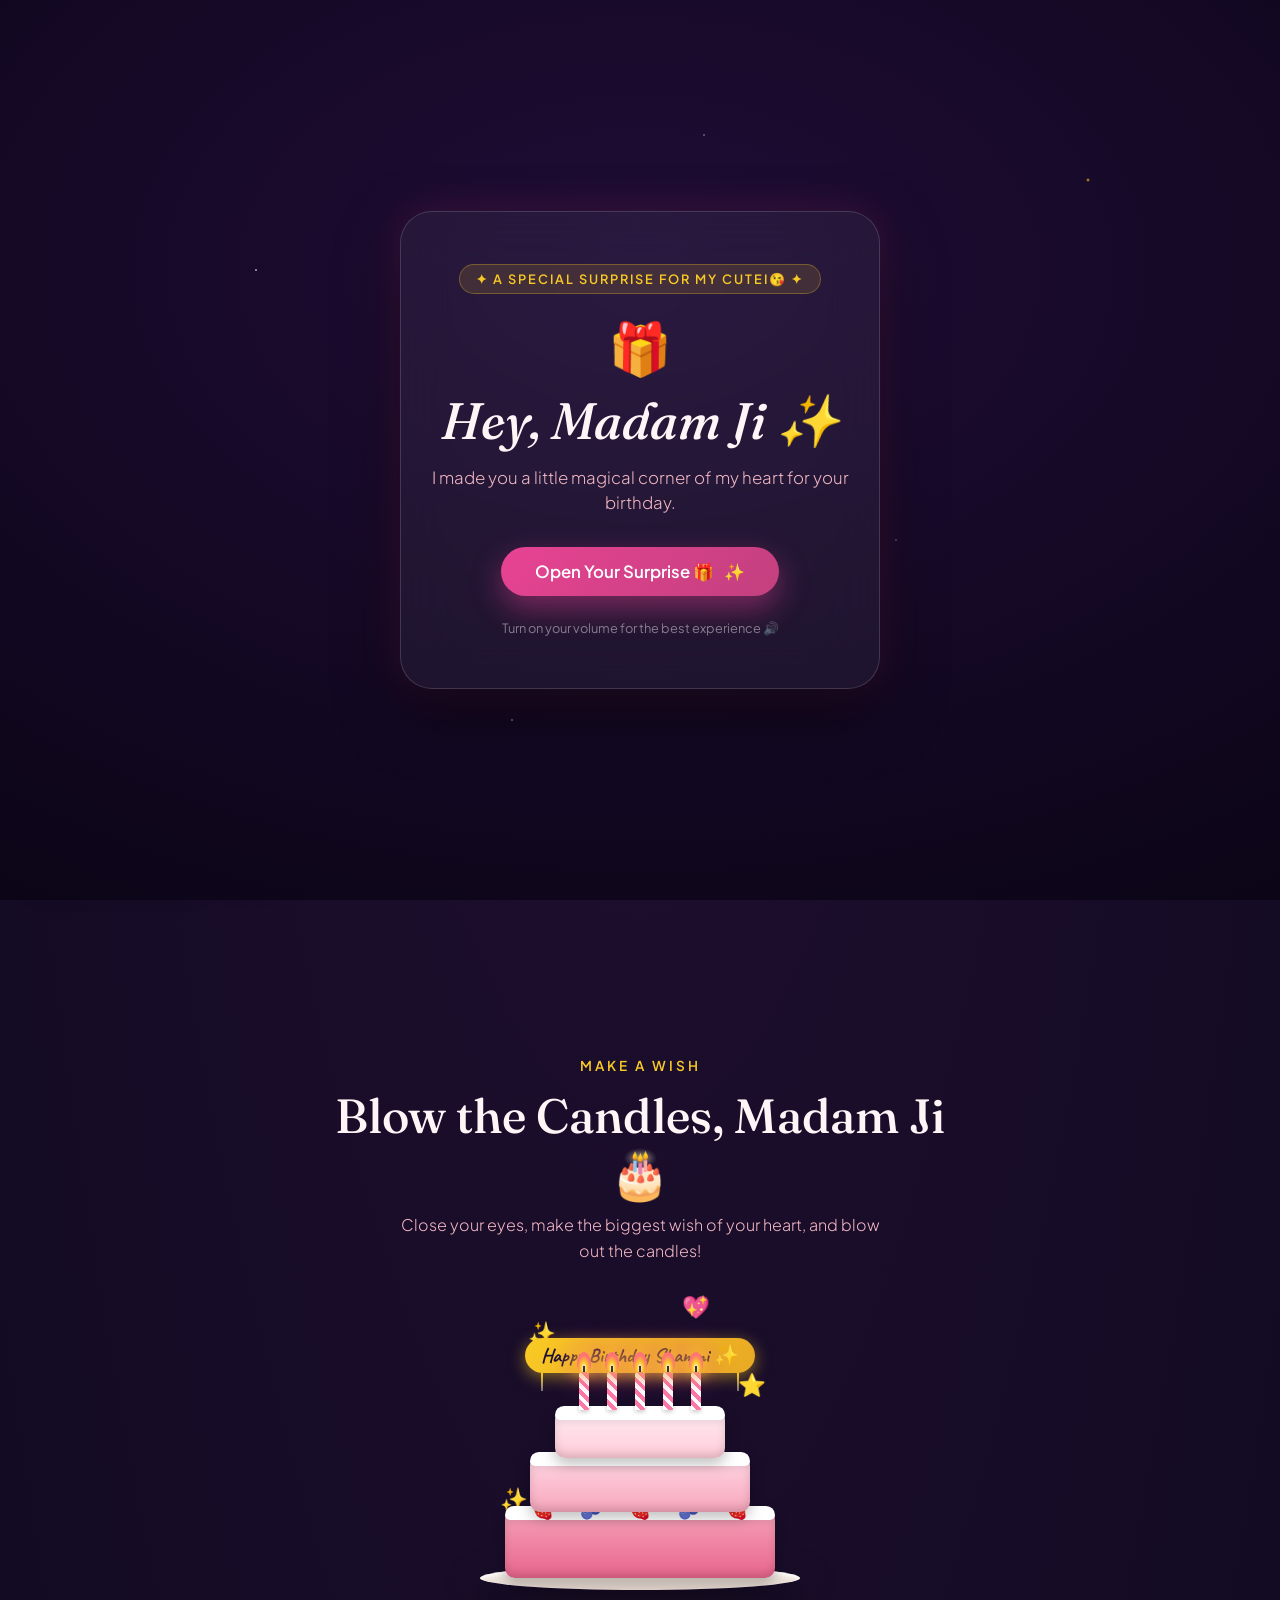
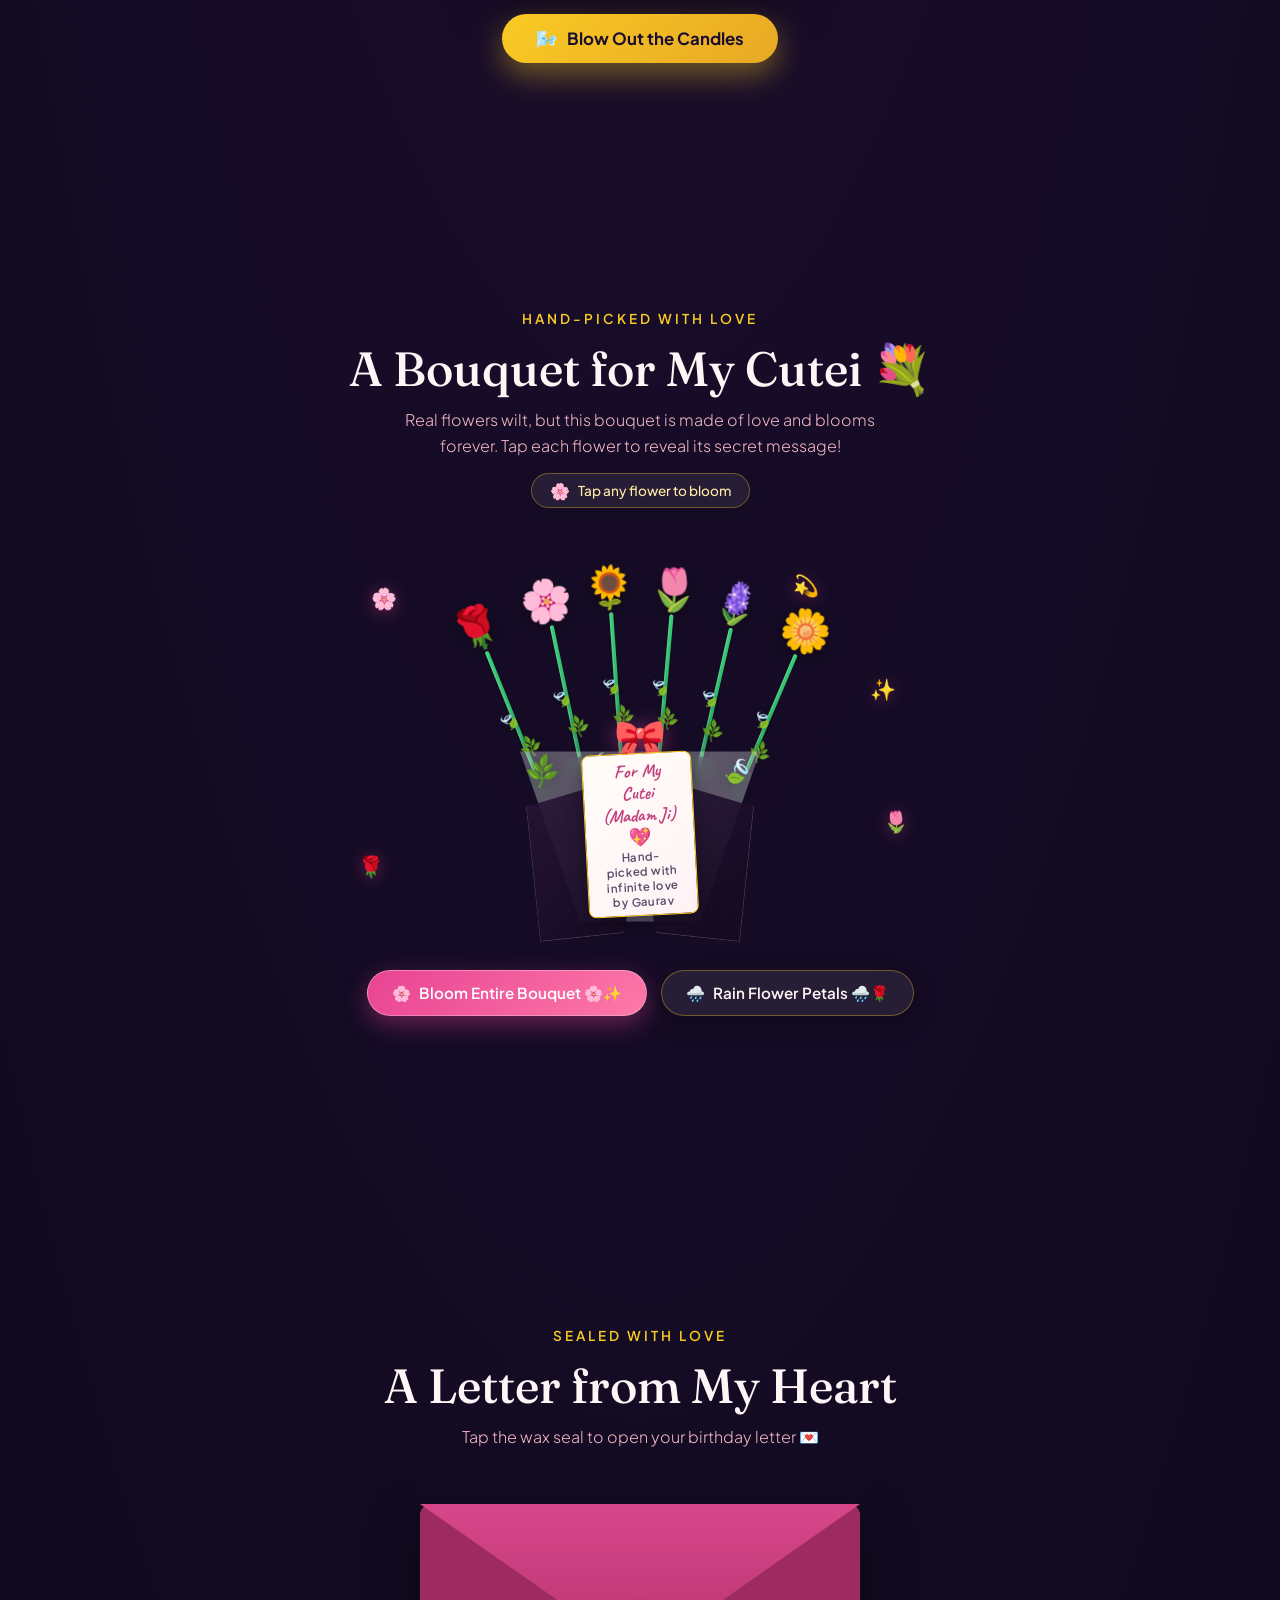
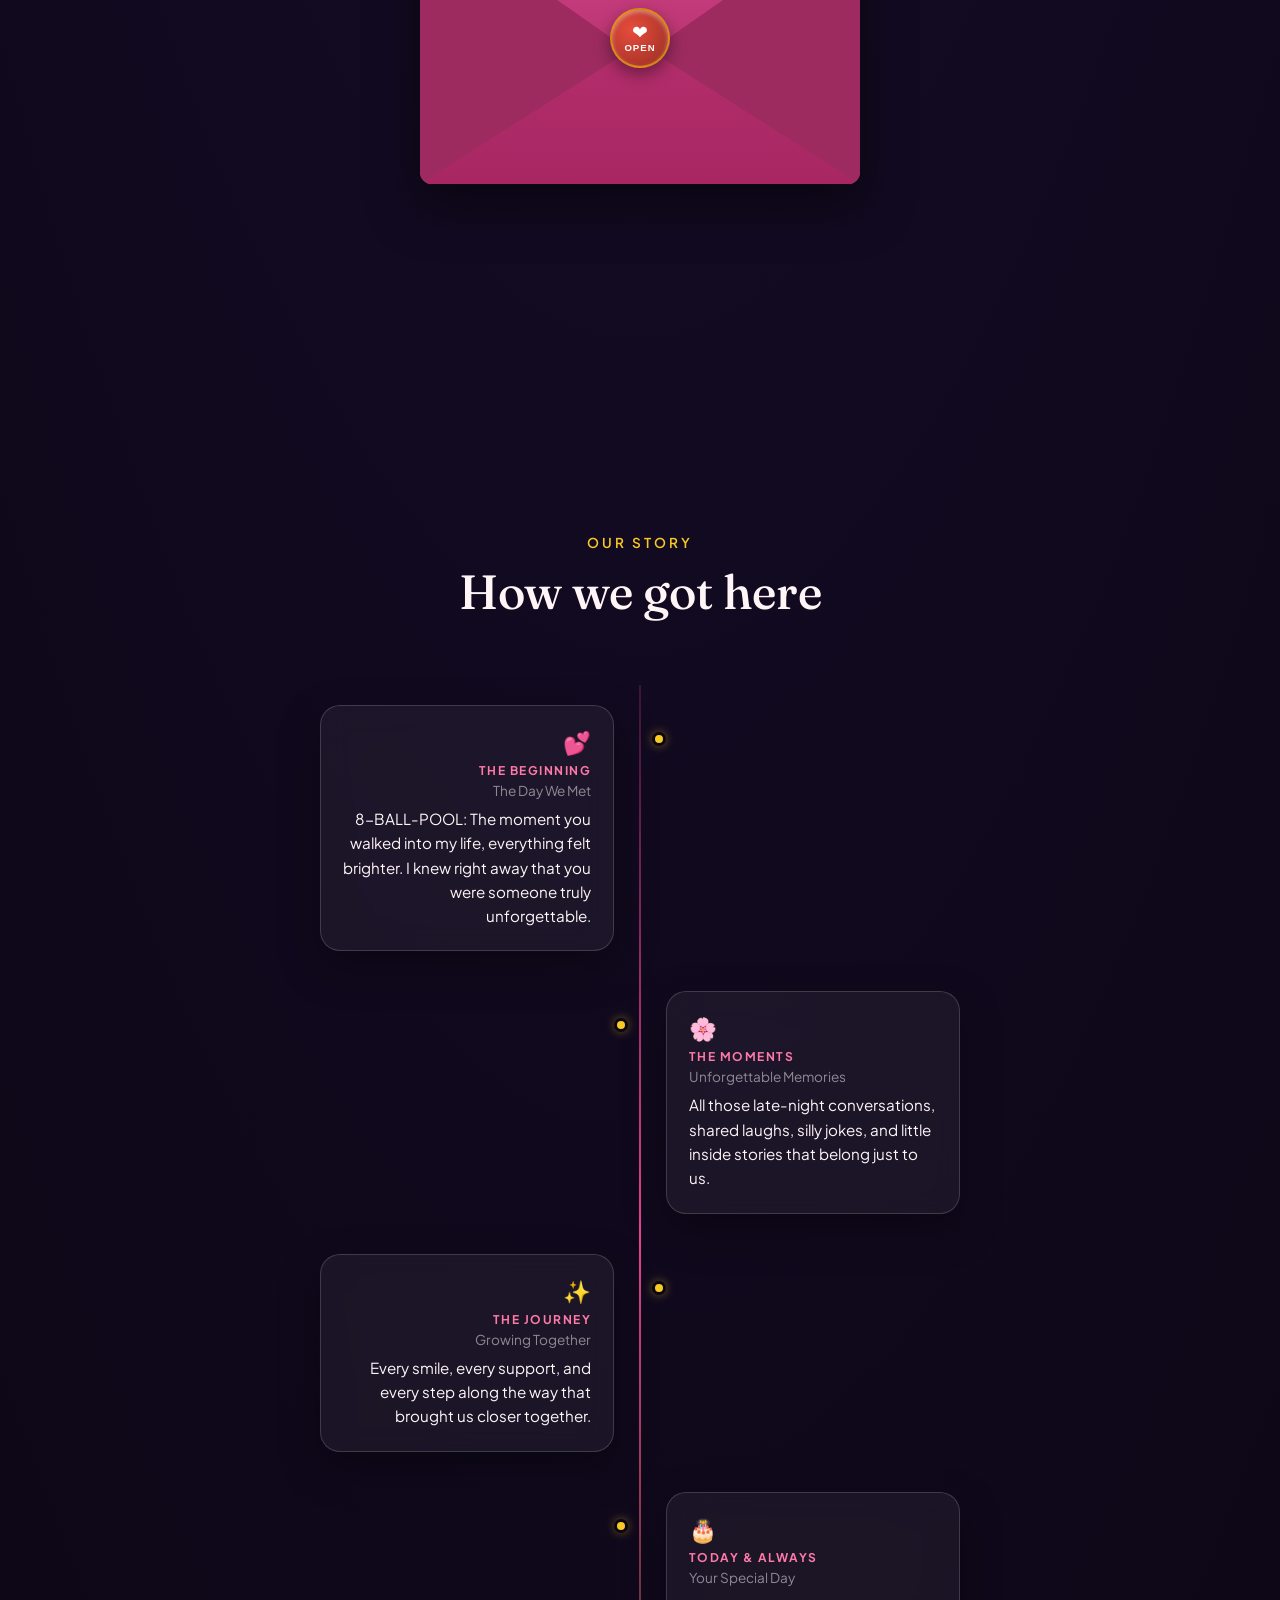
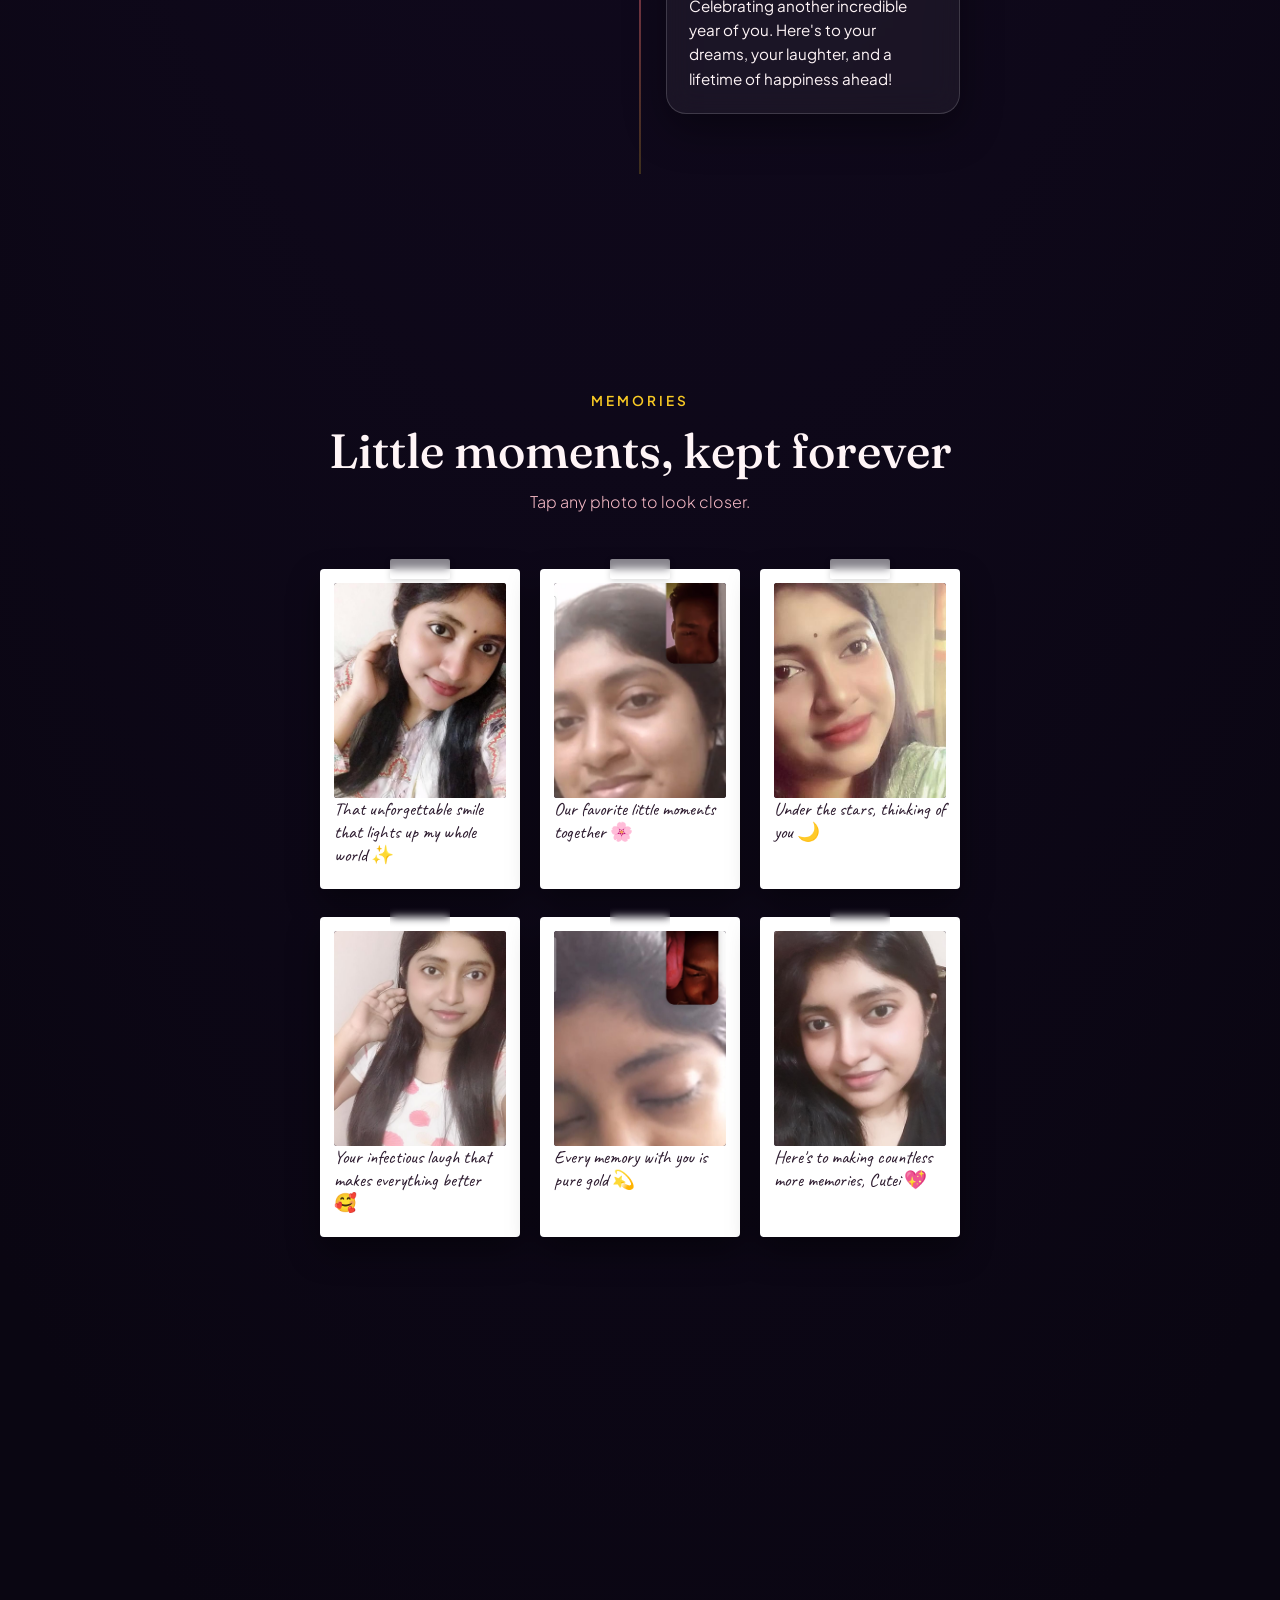
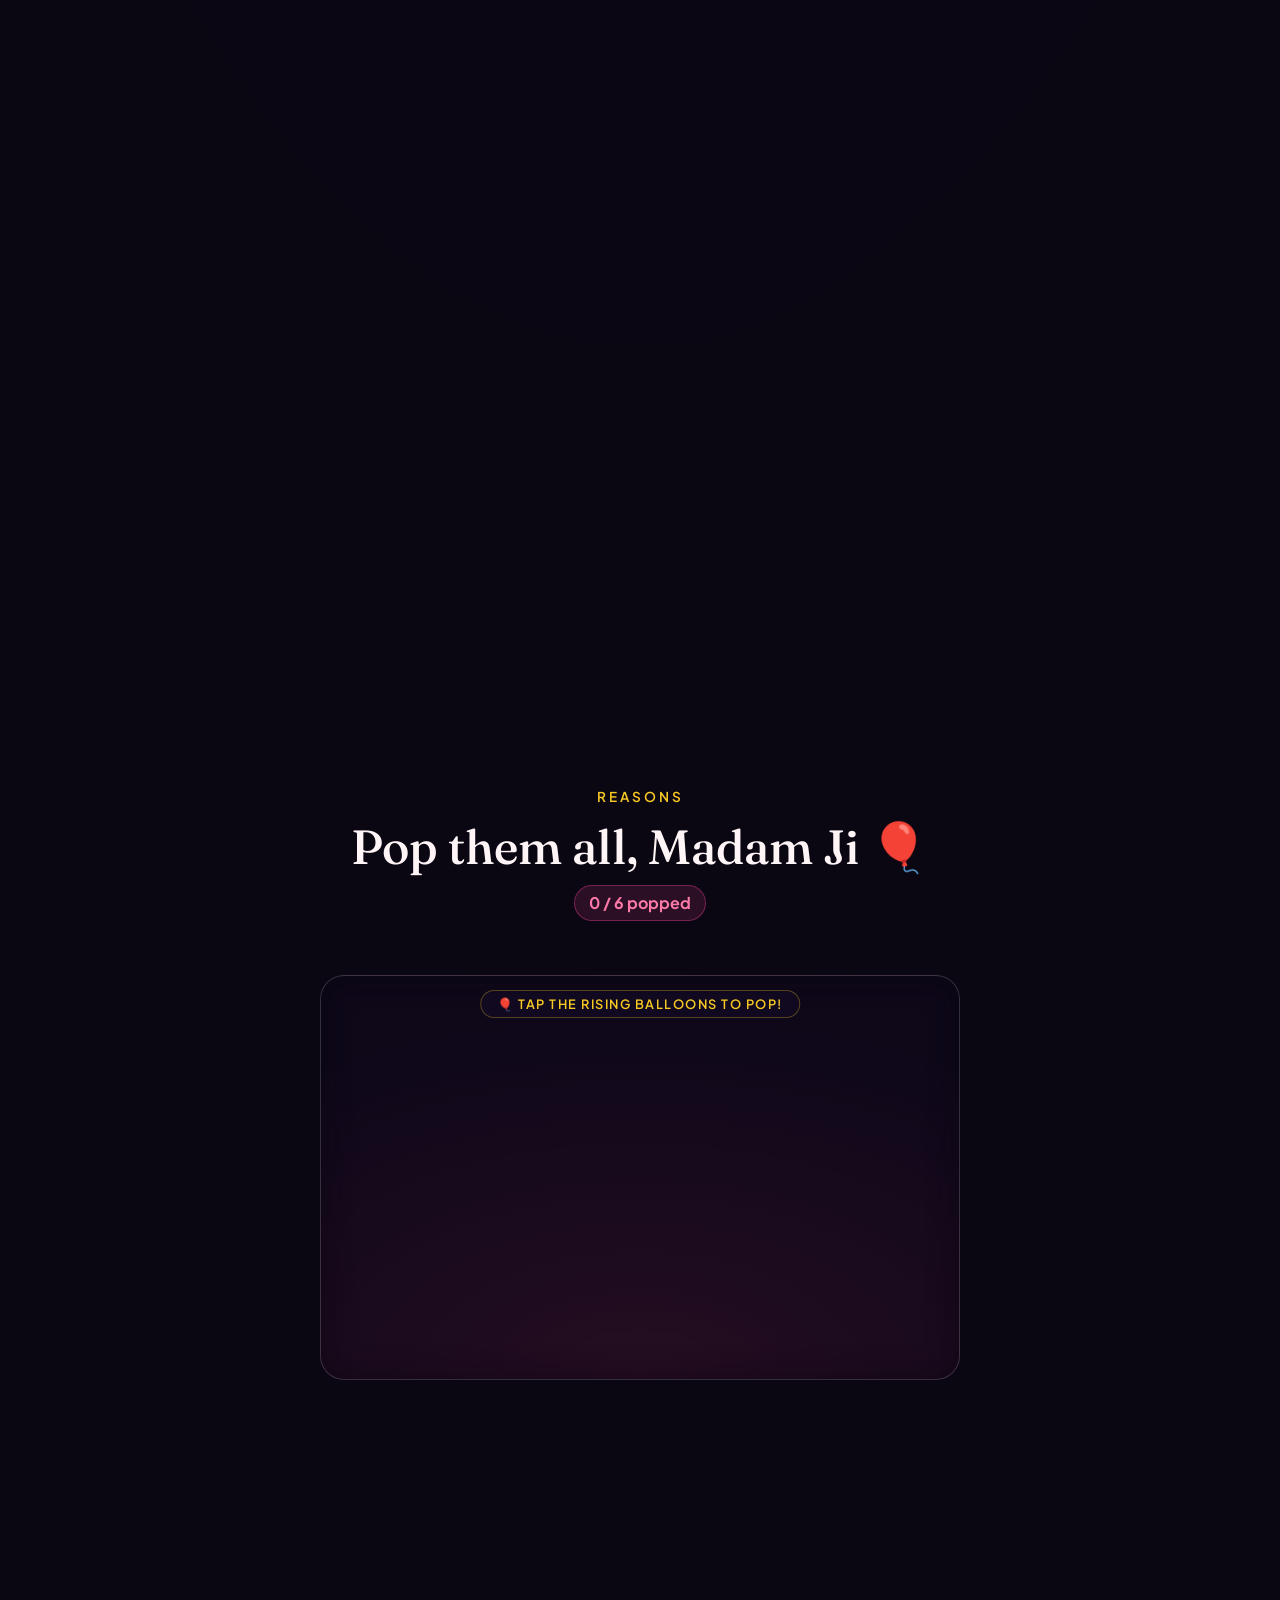
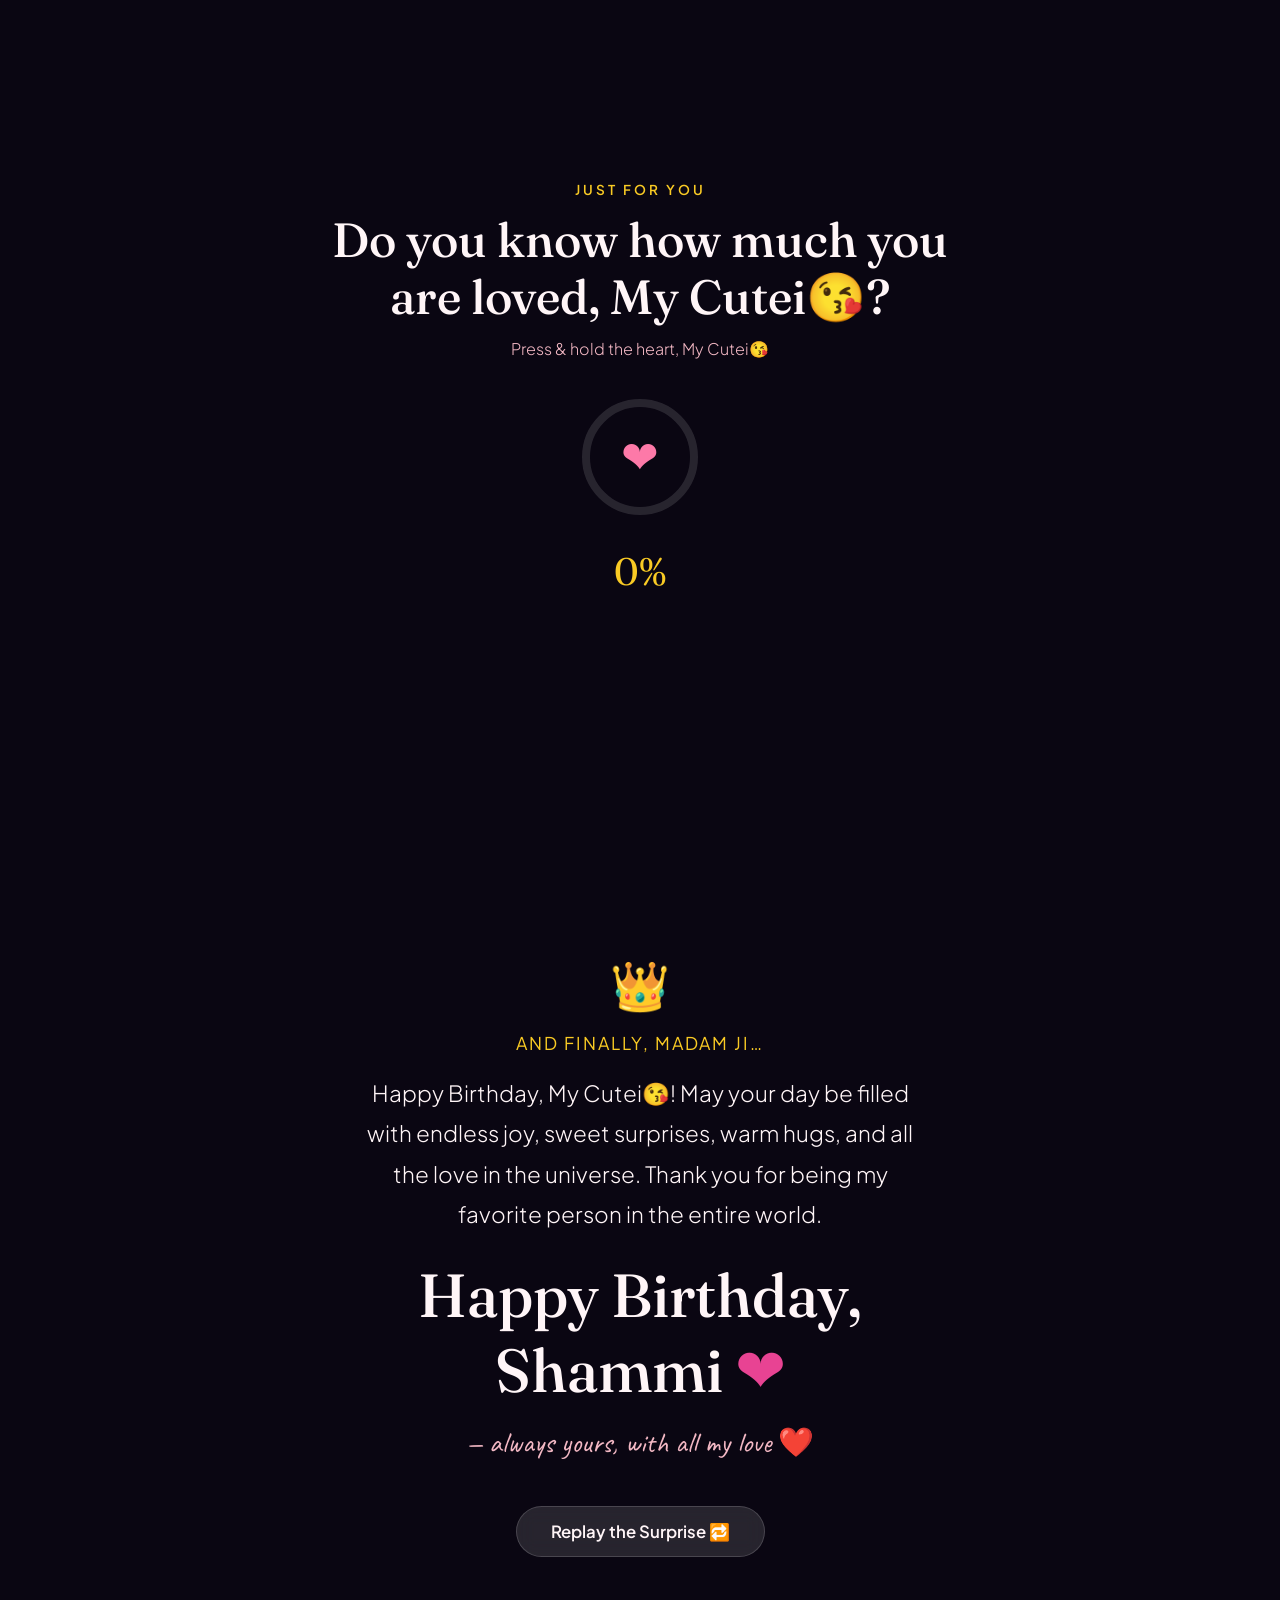
==== commit 1b651a2c: "Add virtual flower bouquet, falling petals, and sync customized love messages for Cutei" ====
--- a/shammi/index.html
+++ b/shammi/index.html
@@ -10,7 +10,7 @@
   <link rel="preconnect" href="https://fonts.gstatic.com" crossorigin>
   <link href="https://fonts.googleapis.com/css2?family=Fraunces:ital,opsz,wght@0,9..144,400;0,9..144,500;0,9..144,600;1,9..144,400;1,9..144,600&family=Caveat:wght@500;600;700&family=Plus+Jakarta+Sans:wght@300;400;500;600;700&display=swap" rel="stylesheet">
 
-  <link rel="stylesheet" href="css/style.css?v=2.2" />
+  <link rel="stylesheet" href="css/style.css?v=2.3" />
 </head>
 <body>
 
@@ -46,6 +46,7 @@
   <nav class="dotnav" id="dotnav" aria-label="Section navigation">
     <button class="dotnav__dot" data-target="hero" aria-label="Hero section"></button>
     <button class="dotnav__dot" data-target="cakeSection" aria-label="Birthday cake"></button>
+    <button class="dotnav__dot" data-target="bouquetSection" aria-label="Flower bouquet"></button>
     <button class="dotnav__dot" data-target="letterSection" aria-label="Birthday letter"></button>
     <button class="dotnav__dot" data-target="story" aria-label="Our story"></button>
     <button class="dotnav__dot" data-target="gallery" aria-label="Memory gallery"></button>
@@ -60,10 +61,10 @@
     <div class="landing__backdrop"></div>
     <div class="landing__stars" aria-hidden="true"></div>
     <div class="landing__card">
-      <div class="landing__badge" data-landing-badge>✦ A Special Surprise ✦</div>
+      <div class="landing__badge" data-landing-badge>✦ A Special Surprise for my Cutei😘 ✦</div>
       <div class="landing__gift-icon">🎁</div>
       <h1 class="landing__title" data-landing-title>Hey, Madam Ji ✨</h1>
-      <p class="landing__subtitle" data-landing-subtitle>I made you a little magical corner of the internet for your birthday.</p>
+      <p class="landing__subtitle" data-landing-subtitle>I made you a little magical corner of my heart for your birthday.</p>
       
       <button id="openSurprise" class="btn btn--primary landing__btn">
         <span data-landing-btn>Open Your Surprise 🎁</span>
@@ -85,6 +86,9 @@
           <span data-hero-line1 class="hero__line1">Happy Birthday, Shammi!</span>
           <span class="hero__title-script" data-hero-line2>This celebration is all for you.</span>
         </h2>
+        <div class="hero__floral-garland" aria-hidden="true">
+          <span>🌸</span><span>❦</span><span>🌹</span><span>❦</span><span>🌸</span>
+        </div>
         <p class="hero__subtitle" data-hero-subtitle>
           Every section holds a little piece of love and magic I wanted you to see. Take your time, Madam Ji — walk through your special day.
         </p>
@@ -175,6 +179,90 @@
       </div>
     </section>
 
+    <!-- ===================== VIRTUAL FLOWER BOUQUET ===================== -->
+    <section id="bouquetSection" class="bouquet-section section">
+      <header class="section__head" data-reveal>
+        <p class="eyebrow" data-bouquet-badge>hand-picked with love</p>
+        <h2 class="section__title" data-bouquet-title>A Bouquet for My Cutei 💐</h2>
+        <p class="section__desc" data-bouquet-subtitle>
+          Real flowers wilt, but this bouquet is made of love and blooms forever. Tap each flower to reveal its secret message!
+        </p>
+        <div class="bouquet-status-badge">
+          <span class="bouquet-status-icon">🌸</span>
+          <span id="bouquetCounter">Tap any flower to bloom</span>
+        </div>
+      </header>
+
+      <div class="bouquet-stage" data-reveal>
+        <!-- Ambient Floral Sparkles -->
+        <div class="bouquet-sparkles" aria-hidden="true">
+          <span class="f-sparkle fs1">🌸</span>
+          <span class="f-sparkle fs2">✨</span>
+          <span class="f-sparkle fs3">🌹</span>
+          <span class="f-sparkle fs4">💫</span>
+          <span class="f-sparkle fs5">🌷</span>
+        </div>
+
+        <!-- The Bouquet Artwork -->
+        <div class="bouquet-container" id="bouquetContainer">
+          <!-- Blooming Flowers Display -->
+          <div class="bouquet-flowers" id="bouquetFlowers">
+            <!-- Dynamically injected flowers by JS -->
+          </div>
+
+          <!-- Luxury Wrapping Paper & Ribbon -->
+          <div class="bouquet-wrap">
+            <div class="bouquet-paper-back"></div>
+            <div class="bouquet-leaves">
+              <span class="b-leaf b-leaf-1">🌿</span>
+              <span class="b-leaf b-leaf-2">🍃</span>
+              <span class="b-leaf b-leaf-3">🌿</span>
+              <span class="b-leaf b-leaf-4">🍃</span>
+            </div>
+            <div class="bouquet-paper-front">
+              <div class="bouquet-paper-fold fold-left"></div>
+              <div class="bouquet-paper-fold fold-right"></div>
+            </div>
+            
+            <!-- Satin Ribbon Bow & Romantic Tag -->
+            <div class="bouquet-ribbon">
+              <div class="ribbon-knot">🎀</div>
+              <div class="ribbon-tag" id="bouquetRibbonTag">
+                <span class="tag-title" id="tagTitleText">For My Cutei 💖</span>
+                <span class="tag-sub" id="tagSubText">Handcrafted by Gaurav</span>
+              </div>
+            </div>
+          </div>
+        </div>
+
+        <!-- Active Flower Card / Note Detail -->
+        <div class="flower-card" id="flowerCard" style="display: none;">
+          <div class="flower-card__icon" id="flowerCardIcon">🌹</div>
+          <div class="flower-card__content">
+            <div class="flower-card__header">
+              <span class="flower-card__badge" id="flowerCardBadge">Crimson Velvet Rose</span>
+              <span class="flower-card__sparkle">✨</span>
+            </div>
+            <p class="flower-card__text" id="flowerCardText">
+              Symbolizing my deep, unconditional love for you that only grows stronger and deeper every single day.
+            </p>
+          </div>
+        </div>
+
+        <!-- Bouquet Actions -->
+        <div class="bouquet-actions">
+          <button id="bloomAllBtn" class="btn btn--bouquet">
+            <span class="btn__icon">🌸</span>
+            <span id="bloomAllText">Bloom Entire Bouquet ✨</span>
+          </button>
+          <button id="showerPetalsBtn" class="btn btn--bouquet btn--secondary">
+            <span class="btn__icon">🌧️</span>
+            <span id="showerBtnText">Rain Flower Petals 🌹</span>
+          </button>
+        </div>
+      </div>
+    </section>
+
     <!-- ===================== WAX-SEALED BIRTHDAY LETTER ===================== -->
     <section id="letterSection" class="letter-section section">
       <header class="section__head" data-reveal>
@@ -193,7 +281,8 @@
             <div class="letter-sheet" id="letterSheet">
               <div class="letter-sheet__inner">
                 <div class="letter-stamp">✦ Shammi ✦</div>
-                <h3 class="letter-salutation" id="letterSalutation">My Dearest Madam Ji,</h3>
+                <div class="letter-flower-accent" aria-hidden="true">🥀</div>
+                <h3 class="letter-salutation" id="letterSalutation">My Hottest Madam Ji,</h3>
                 <div class="letter-body" id="letterBody">
                   <!-- Injected from data.js -->
                 </div>
@@ -267,8 +356,8 @@
     <section id="lovemeter" class="lovemeter section">
       <div data-reveal class="lovemeter__inner">
         <p class="eyebrow">just for you</p>
-        <h2 class="section__title" id="loveMeterPrompt">Do you know how much you are loved?</h2>
-        <p class="section__desc" id="loveMeterInstruction">Press & hold the heart, Madam Ji!</p>
+        <h2 class="section__title" id="loveMeterPrompt">Do you know how much you are loved, My Cutei😘?</h2>
+        <p class="section__desc" id="loveMeterInstruction">Press & hold the heart, My Cutei😘</p>
 
         <button id="loveBtn" class="lovemeter__btn" aria-label="Press and hold heart">
           <svg class="lovemeter__ring" viewBox="0 0 120 120">
@@ -314,7 +403,7 @@
     <button class="lightbox__nav lightbox__nav--next" id="lightboxNext" aria-label="Next photo">›</button>
   </div>
 
-  <script src="js/data.js?v=2.2"></script>
-  <script src="js/main.js?v=2.2"></script>
+  <script src="js/data.js?v=2.3"></script>
+  <script src="js/main.js?v=2.3"></script>
 </body>
 </html>
--- a/shammi/css/style.css
+++ b/shammi/css/style.css
@@ -913,6 +913,480 @@
   font-size: 1.05rem;
   color: var(--cream);
   line-height: 1.6;
+}
+
+/* =========================================================================
+   VIRTUAL FLOWER BOUQUET SECTION
+   ========================================================================= */
+.bouquet-section {
+  padding-top: clamp(70px, 12vh, 140px);
+}
+
+.bouquet-status-badge {
+  display: inline-flex;
+  align-items: center;
+  gap: 8px;
+  background: rgba(255, 255, 255, 0.07);
+  border: 1px solid rgba(249, 202, 36, 0.35);
+  border-radius: 999px;
+  padding: 6px 18px;
+  font-size: 0.85rem;
+  font-weight: 500;
+  color: var(--accent-gold-light);
+  margin-top: 14px;
+  backdrop-filter: blur(8px);
+  -webkit-backdrop-filter: blur(8px);
+  box-shadow: 0 4px 15px rgba(0, 0, 0, 0.2);
+}
+
+.bouquet-status-icon {
+  font-size: 1rem;
+  animation: pulseFlower 2s ease-in-out infinite;
+}
+
+@keyframes pulseFlower {
+  0%, 100% { transform: scale(1); }
+  50% { transform: scale(1.25) rotate(10deg); }
+}
+
+.bouquet-stage {
+  width: 100%;
+  display: flex;
+  flex-direction: column;
+  align-items: center;
+  position: relative;
+}
+
+/* Ambient Sparkles around Bouquet */
+.bouquet-sparkles {
+  position: absolute;
+  inset: 0;
+  pointer-events: none;
+  z-index: 1;
+}
+
+.bouquet-sparkles .f-sparkle {
+  position: absolute;
+  font-size: 1.3rem;
+  animation: floatFlowerSparkle 3.5s ease-in-out infinite alternate;
+  filter: drop-shadow(0 2px 8px rgba(232, 67, 147, 0.4));
+}
+
+.bouquet-sparkles .fs1 { top: 5%; left: 8%; animation-delay: 0s; }
+.bouquet-sparkles .fs2 { top: 25%; right: 10%; animation-delay: 0.7s; }
+.bouquet-sparkles .fs3 { bottom: 30%; left: 6%; animation-delay: 1.4s; }
+.bouquet-sparkles .fs4 { top: 2%; right: 22%; animation-delay: 2.1s; }
+.bouquet-sparkles .fs5 { bottom: 40%; right: 8%; animation-delay: 2.8s; }
+
+@keyframes floatFlowerSparkle {
+  0% { transform: translateY(0) scale(0.85) rotate(-5deg); opacity: 0.4; }
+  100% { transform: translateY(-12px) scale(1.15) rotate(10deg); opacity: 1; }
+}
+
+/* The Bouquet Artwork Container */
+.bouquet-container {
+  position: relative;
+  width: min(380px, 92vw);
+  height: 380px;
+  display: flex;
+  flex-direction: column;
+  align-items: center;
+  justify-content: flex-end;
+  margin-bottom: 28px;
+}
+
+/* Blooming Flowers Display Container */
+.bouquet-flowers {
+  position: absolute;
+  top: 0;
+  left: 50%;
+  transform: translateX(-50%);
+  width: 320px;
+  height: 240px;
+  z-index: 2;
+  pointer-events: auto;
+}
+
+/* Individual Flower in Bouquet */
+.flower-item {
+  position: absolute;
+  bottom: 10px;
+  width: 60px;
+  height: 210px;
+  transform-origin: bottom center;
+  cursor: pointer;
+  display: flex;
+  flex-direction: column;
+  align-items: center;
+  justify-content: flex-start;
+  transition: transform 0.4s var(--ease-bounce), filter 0.3s ease;
+  user-select: none;
+}
+
+.flower-item:hover {
+  transform: scale(1.18) translateY(-8px) rotate(var(--hover-tilt, 0deg)) !important;
+  filter: brightness(1.25) drop-shadow(0 0 18px var(--f-glow, rgba(232, 67, 147, 0.7)));
+  z-index: 10 !important;
+}
+
+.flower-head {
+  position: relative;
+  width: 54px;
+  height: 54px;
+  display: flex;
+  align-items: center;
+  justify-content: center;
+  font-size: 2.6rem;
+  line-height: 1;
+  filter: drop-shadow(0 4px 10px rgba(0, 0, 0, 0.4));
+  transition: transform 0.3s var(--ease-bounce);
+}
+
+.flower-head__halo {
+  position: absolute;
+  inset: -6px;
+  border-radius: 50%;
+  background: radial-gradient(circle, var(--f-glow, rgba(255, 117, 140, 0.4)) 0%, transparent 70%);
+  opacity: 0;
+  transition: opacity 0.3s ease, transform 0.3s ease;
+  pointer-events: none;
+}
+
+.flower-item:hover .flower-head__halo,
+.flower-item.is-bloomed .flower-head__halo {
+  opacity: 1;
+  transform: scale(1.25);
+}
+
+.flower-stem {
+  width: 4px;
+  height: 155px;
+  background: linear-gradient(to bottom, #2ecc71, #27ae60 70%, #1e824c);
+  border-radius: 3px;
+  position: relative;
+  box-shadow: inset 1px 0 2px rgba(255, 255, 255, 0.3), 0 2px 4px rgba(0, 0, 0, 0.25);
+}
+
+.flower-leaf {
+  position: absolute;
+  font-size: 1rem;
+  color: #2ecc71;
+  pointer-events: none;
+  filter: drop-shadow(0 1px 3px rgba(0, 0, 0, 0.3));
+}
+
+.flower-leaf--left {
+  left: -14px;
+  top: 40%;
+  transform: rotate(-35deg);
+}
+
+.flower-leaf--right {
+  right: -14px;
+  top: 60%;
+  transform: scaleX(-1) rotate(-35deg);
+}
+
+/* Bloomed State */
+.flower-item.is-bloomed {
+  filter: drop-shadow(0 0 14px var(--f-glow, rgba(232, 67, 147, 0.6)));
+}
+
+.flower-item.is-bloomed .flower-head {
+  animation: flowerGentlySway 3s ease-in-out infinite alternate;
+}
+
+@keyframes flowerGentlySway {
+  0% { transform: scale(1) rotate(-3deg); }
+  100% { transform: scale(1.08) rotate(3deg); }
+}
+
+/* Bouquet Wrapping Cone & Origami Paper */
+.bouquet-wrap {
+  position: absolute;
+  bottom: 0;
+  left: 50%;
+  transform: translateX(-50%);
+  width: 220px;
+  height: 190px;
+  z-index: 5;
+  pointer-events: none;
+}
+
+.bouquet-paper-back {
+  position: absolute;
+  bottom: 20px;
+  left: 50%;
+  transform: translateX(-50%);
+  width: 240px;
+  height: 170px;
+  background: linear-gradient(145deg, rgba(254, 202, 87, 0.25) 0%, rgba(255, 159, 243, 0.25) 100%);
+  border-radius: 50% 50% 0 0 / 20% 20% 0 0;
+  clip-path: polygon(0% 0%, 100% 0%, 75% 100%, 25% 100%);
+  backdrop-filter: blur(10px);
+  -webkit-backdrop-filter: blur(10px);
+  border-top: 1px solid rgba(255, 255, 255, 0.3);
+  z-index: 1;
+}
+
+.bouquet-leaves {
+  position: absolute;
+  top: 10px;
+  left: 50%;
+  transform: translateX(-50%);
+  width: 240px;
+  display: flex;
+  justify-content: space-between;
+  padding: 0 10px;
+  font-size: 1.5rem;
+  z-index: 2;
+  filter: drop-shadow(0 4px 8px rgba(0, 0, 0, 0.3));
+}
+
+.b-leaf-1 { transform: rotate(-30deg) translateY(-8px); }
+.b-leaf-2 { transform: rotate(-10deg) translateY(-14px); }
+.b-leaf-3 { transform: rotate(10deg) translateY(-14px); }
+.b-leaf-4 { transform: rotate(30deg) translateY(-8px); }
+
+.bouquet-paper-front {
+  position: absolute;
+  bottom: 0;
+  left: 50%;
+  transform: translateX(-50%);
+  width: 200px;
+  height: 160px;
+  z-index: 3;
+}
+
+.bouquet-paper-fold {
+  position: absolute;
+  bottom: 0;
+  height: 100%;
+  width: 130px;
+  background: linear-gradient(135deg, rgba(40, 20, 55, 0.88) 0%, rgba(20, 10, 32, 0.95) 100%);
+  border: 1px solid rgba(255, 255, 255, 0.16);
+  box-shadow: 0 8px 24px rgba(0, 0, 0, 0.45);
+}
+
+.fold-left {
+  left: 0;
+  clip-path: polygon(0% 15%, 100% 0%, 65% 100%, 0% 100%);
+  border-top: 2px solid rgba(249, 202, 36, 0.4);
+  transform: rotate(-6deg);
+  transform-origin: bottom left;
+}
+
+.fold-right {
+  right: 0;
+  clip-path: polygon(0% 0%, 100% 15%, 100% 100%, 35% 100%);
+  border-top: 2px solid rgba(232, 67, 147, 0.4);
+  transform: rotate(6deg);
+  transform-origin: bottom right;
+}
+
+/* Bouquet Ribbon Bow & Romantic Tag */
+.bouquet-ribbon {
+  position: absolute;
+  bottom: 25px;
+  left: 50%;
+  transform: translateX(-50%);
+  display: flex;
+  flex-direction: column;
+  align-items: center;
+  z-index: 6;
+  pointer-events: auto;
+}
+
+.ribbon-knot {
+  font-size: 2.6rem;
+  line-height: 1;
+  filter: drop-shadow(0 4px 10px rgba(232, 67, 147, 0.5));
+  animation: bowGiggle 4s ease-in-out infinite;
+  cursor: pointer;
+  transition: transform 0.2s ease;
+}
+
+.ribbon-knot:hover {
+  transform: scale(1.2) rotate(6deg);
+}
+
+@keyframes bowGiggle {
+  0%, 100% { transform: rotate(0deg); }
+  30% { transform: rotate(-5deg); }
+  70% { transform: rotate(5deg); }
+}
+
+.ribbon-tag {
+  background: linear-gradient(135deg, #fffdf8 0%, #fff2f5 100%);
+  color: #2c1a2e;
+  padding: 6px 14px;
+  border-radius: 8px;
+  border: 1px solid #f9ca24;
+  box-shadow: 0 6px 18px rgba(0, 0, 0, 0.35);
+  display: flex;
+  flex-direction: column;
+  align-items: center;
+  text-align: center;
+  margin-top: -6px;
+  transform: rotate(-3deg);
+  transition: transform 0.3s ease;
+  user-select: none;
+}
+
+.ribbon-tag:hover {
+  transform: rotate(0deg) scale(1.05);
+}
+
+.ribbon-tag .tag-title {
+  font-family: var(--font-script);
+  font-size: 1.15rem;
+  font-weight: 700;
+  color: #c2407e;
+  line-height: 1.2;
+}
+
+.ribbon-tag .tag-sub {
+  font-family: var(--font-body);
+  font-size: 0.72rem;
+  font-weight: 600;
+  color: #5a4d6e;
+  letter-spacing: 0.4px;
+  margin-top: 1px;
+}
+
+/* Active Flower Detail Card */
+.flower-card {
+  width: min(520px, 92vw);
+  background: rgba(255, 255, 255, 0.08);
+  border: 1px solid rgba(255, 255, 255, 0.18);
+  backdrop-filter: blur(16px);
+  -webkit-backdrop-filter: blur(16px);
+  border-radius: 20px;
+  padding: 18px 24px;
+  display: flex;
+  align-items: center;
+  gap: 18px;
+  box-shadow: 0 14px 36px rgba(0, 0, 0, 0.35);
+  margin-bottom: 24px;
+  animation: slideUpCard 0.4s var(--ease);
+}
+
+@keyframes slideUpCard {
+  from {
+    opacity: 0;
+    transform: translateY(14px);
+  }
+  to {
+    opacity: 1;
+    transform: translateY(0);
+  }
+}
+
+.flower-card__icon {
+  font-size: 3rem;
+  line-height: 1;
+  flex-shrink: 0;
+  filter: drop-shadow(0 4px 12px rgba(232, 67, 147, 0.5));
+  animation: heartPop 0.4s var(--ease-bounce);
+}
+
+.flower-card__content {
+  flex: 1;
+}
+
+.flower-card__header {
+  display: flex;
+  align-items: center;
+  justify-content: space-between;
+  margin-bottom: 6px;
+}
+
+.flower-card__badge {
+  font-size: 0.82rem;
+  font-weight: 700;
+  text-transform: uppercase;
+  letter-spacing: 1px;
+  color: var(--accent-gold);
+}
+
+.flower-card__sparkle {
+  font-size: 0.95rem;
+}
+
+.flower-card__text {
+  font-size: 1.05rem;
+  font-family: var(--font-script);
+  color: var(--cream);
+  line-height: 1.35;
+}
+
+/* Bouquet Action Buttons */
+.bouquet-actions {
+  display: flex;
+  gap: 14px;
+  justify-content: center;
+  flex-wrap: wrap;
+}
+
+.btn--bouquet {
+  background: linear-gradient(135deg, #e84393 0%, #fd79a8 100%);
+  color: #fff;
+  border: 1px solid rgba(255, 255, 255, 0.3);
+  box-shadow: 0 8px 24px rgba(232, 67, 147, 0.4);
+  font-weight: 600;
+  padding: 12px 24px;
+  border-radius: 999px;
+  cursor: pointer;
+  display: inline-flex;
+  align-items: center;
+  gap: 8px;
+  transition: transform 0.25s var(--ease-bounce), box-shadow 0.25s ease;
+  font-family: var(--font-body);
+  font-size: 0.95rem;
+}
+
+.btn--bouquet:hover {
+  transform: translateY(-2px) scale(1.03);
+  box-shadow: 0 12px 30px rgba(232, 67, 147, 0.6);
+}
+
+.btn--bouquet.btn--secondary {
+  background: rgba(255, 255, 255, 0.08);
+  color: var(--cream);
+  border: 1px solid rgba(249, 202, 36, 0.35);
+  box-shadow: 0 8px 24px rgba(0, 0, 0, 0.25);
+}
+
+.btn--bouquet.btn--secondary:hover {
+  background: rgba(255, 255, 255, 0.14);
+  border-color: var(--accent-gold);
+  box-shadow: 0 12px 30px rgba(249, 202, 36, 0.4);
+}
+
+/* Floral Garland in Hero */
+.hero__floral-garland {
+  display: flex;
+  justify-content: center;
+  align-items: center;
+  gap: 10px;
+  font-size: 1.25rem;
+  color: var(--accent-gold);
+  margin: 6px 0 18px;
+  opacity: 0.9;
+  filter: drop-shadow(0 2px 6px rgba(249, 202, 36, 0.4));
+  user-select: none;
+}
+
+/* Pressed Flower on Letter Sheet */
+.letter-flower-accent {
+  position: absolute;
+  top: 14px;
+  right: 18px;
+  font-size: 2rem;
+  opacity: 0.8;
+  transform: rotate(25deg);
+  filter: drop-shadow(0 2px 4px rgba(0, 0, 0, 0.15));
+  pointer-events: none;
 }
 
 /* =========================================================================
